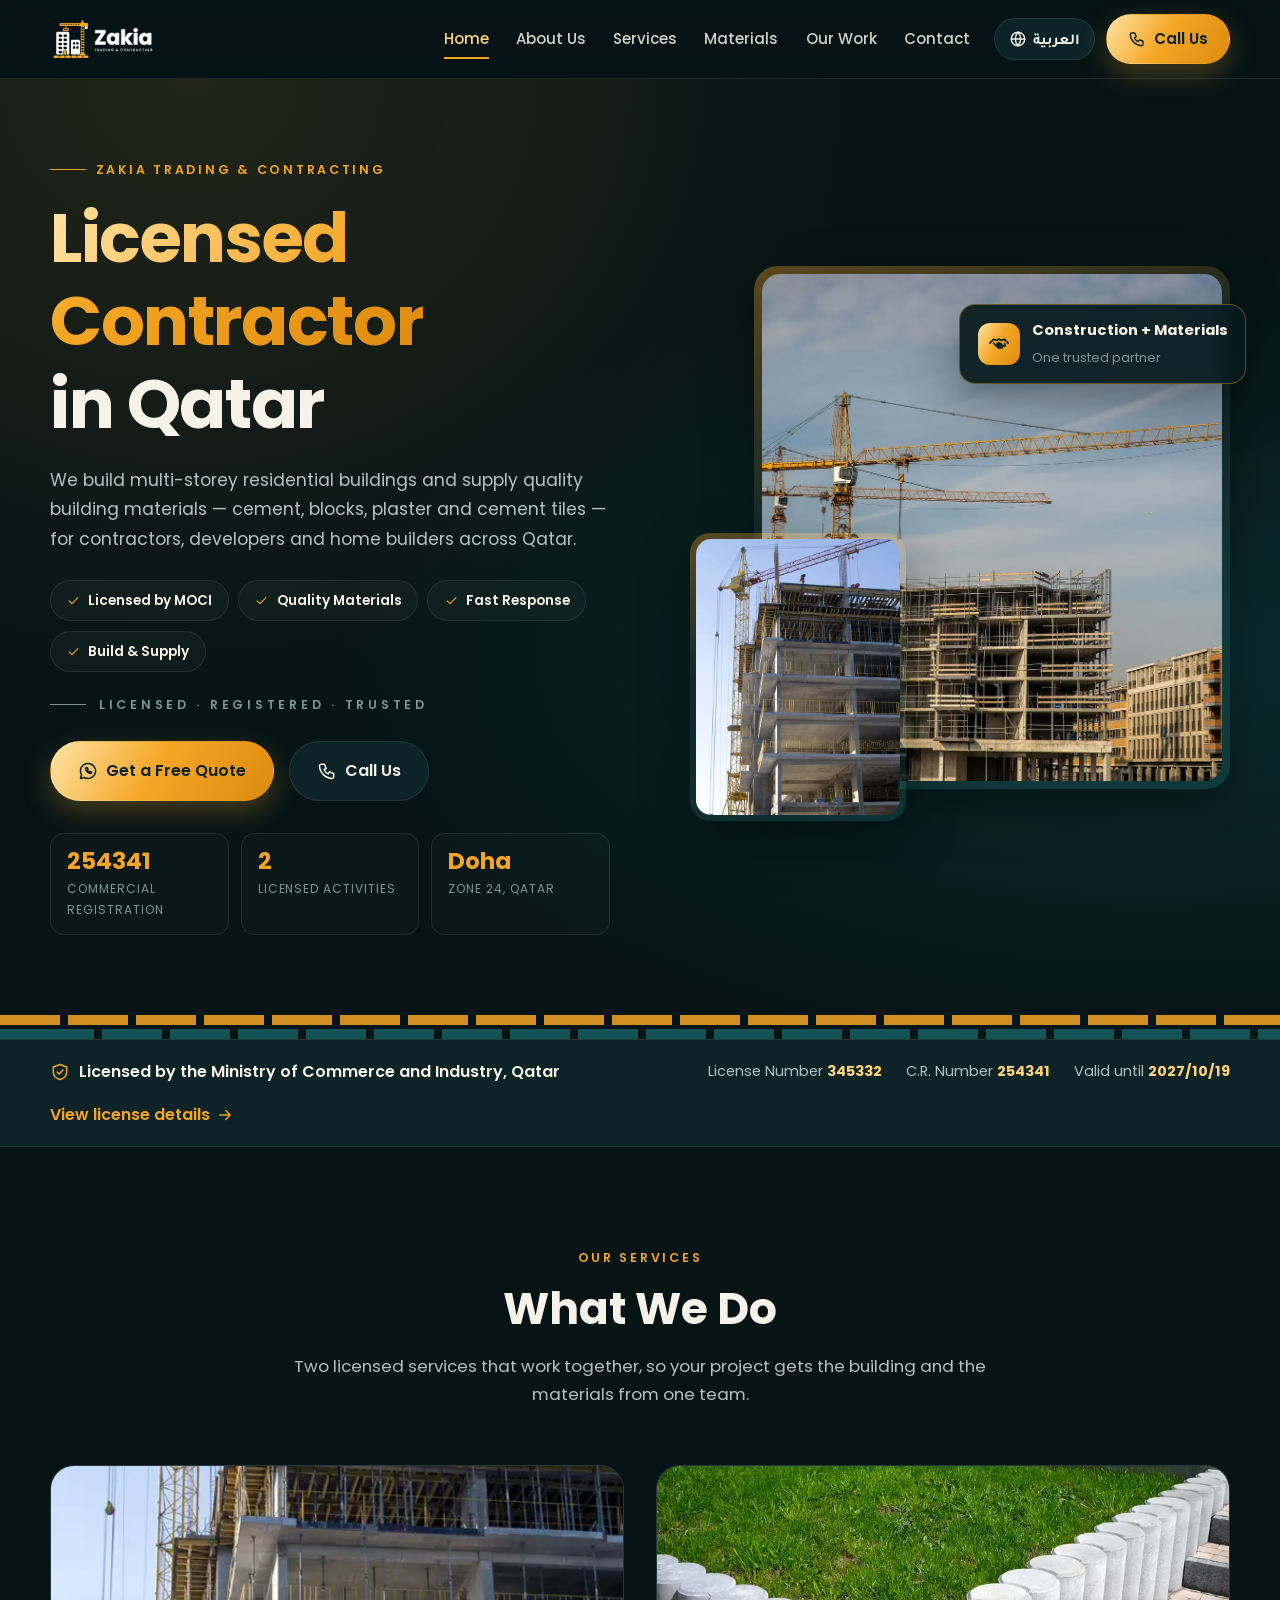
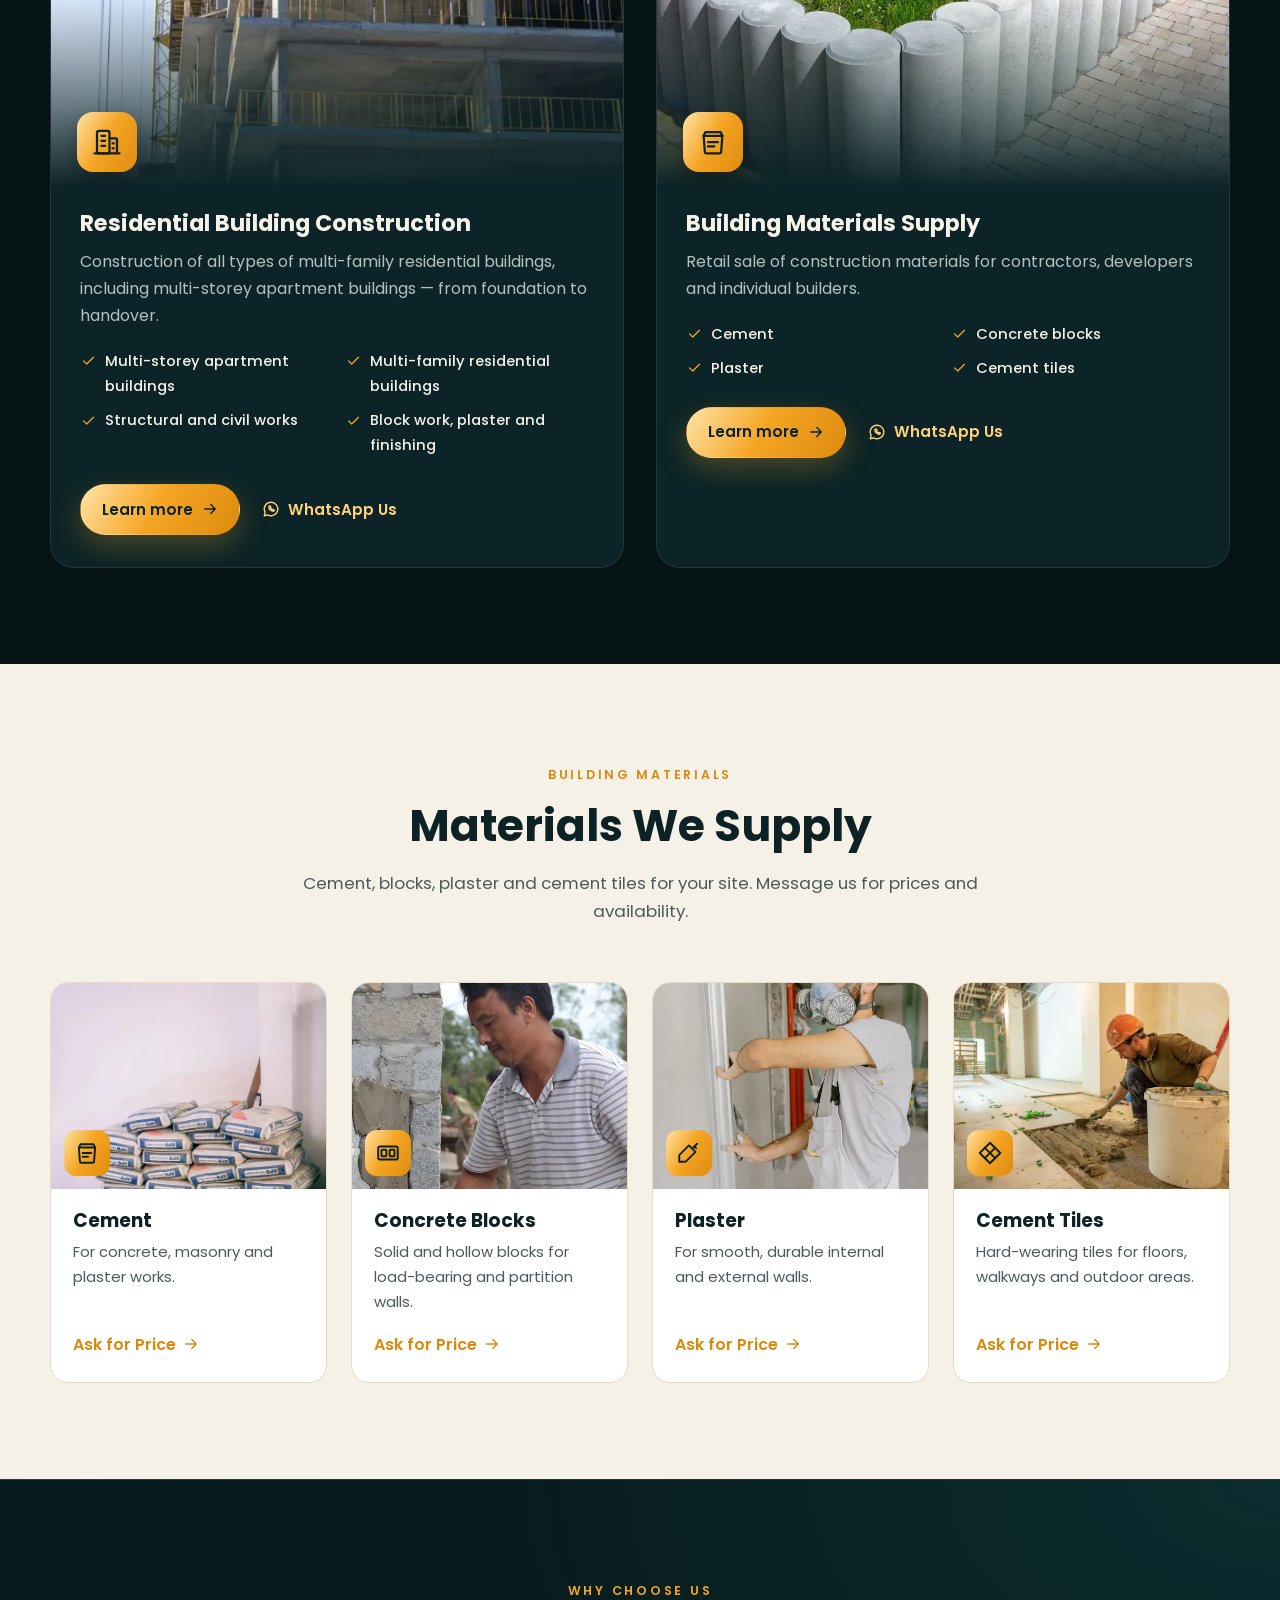
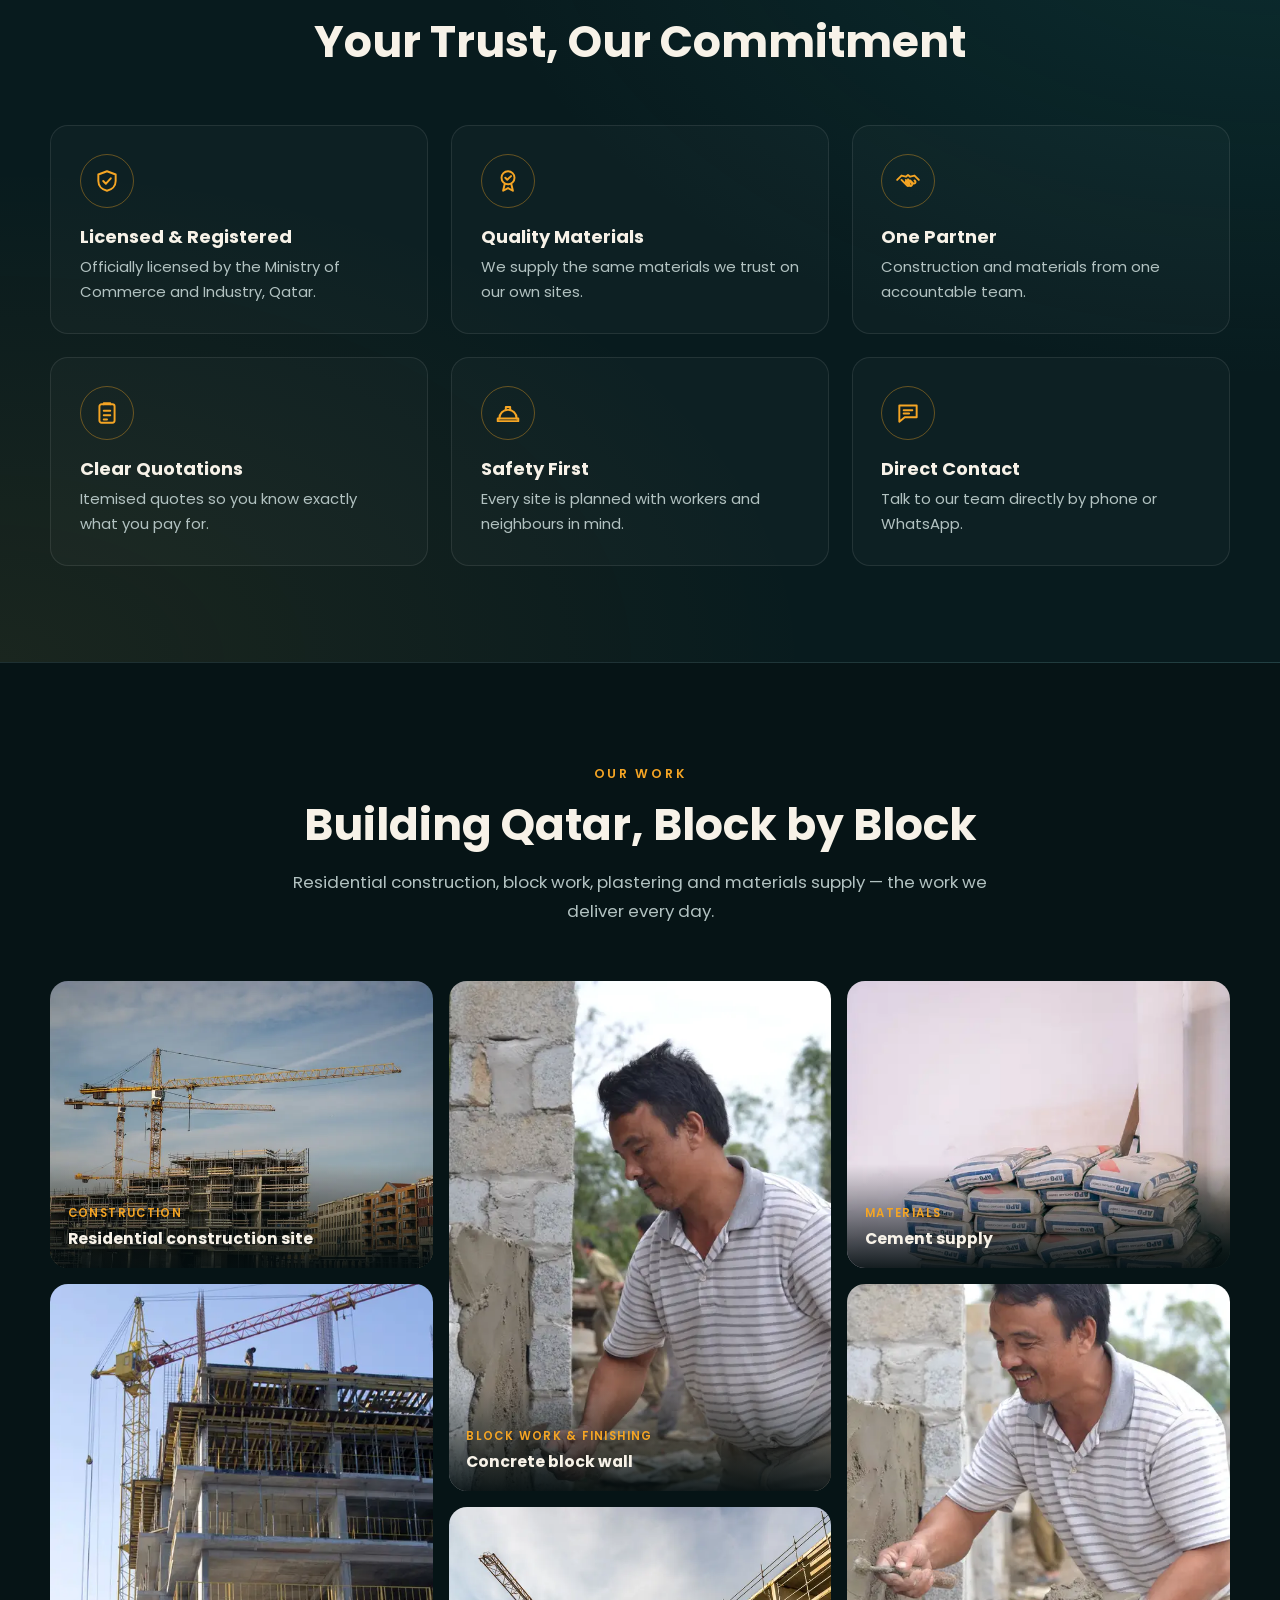
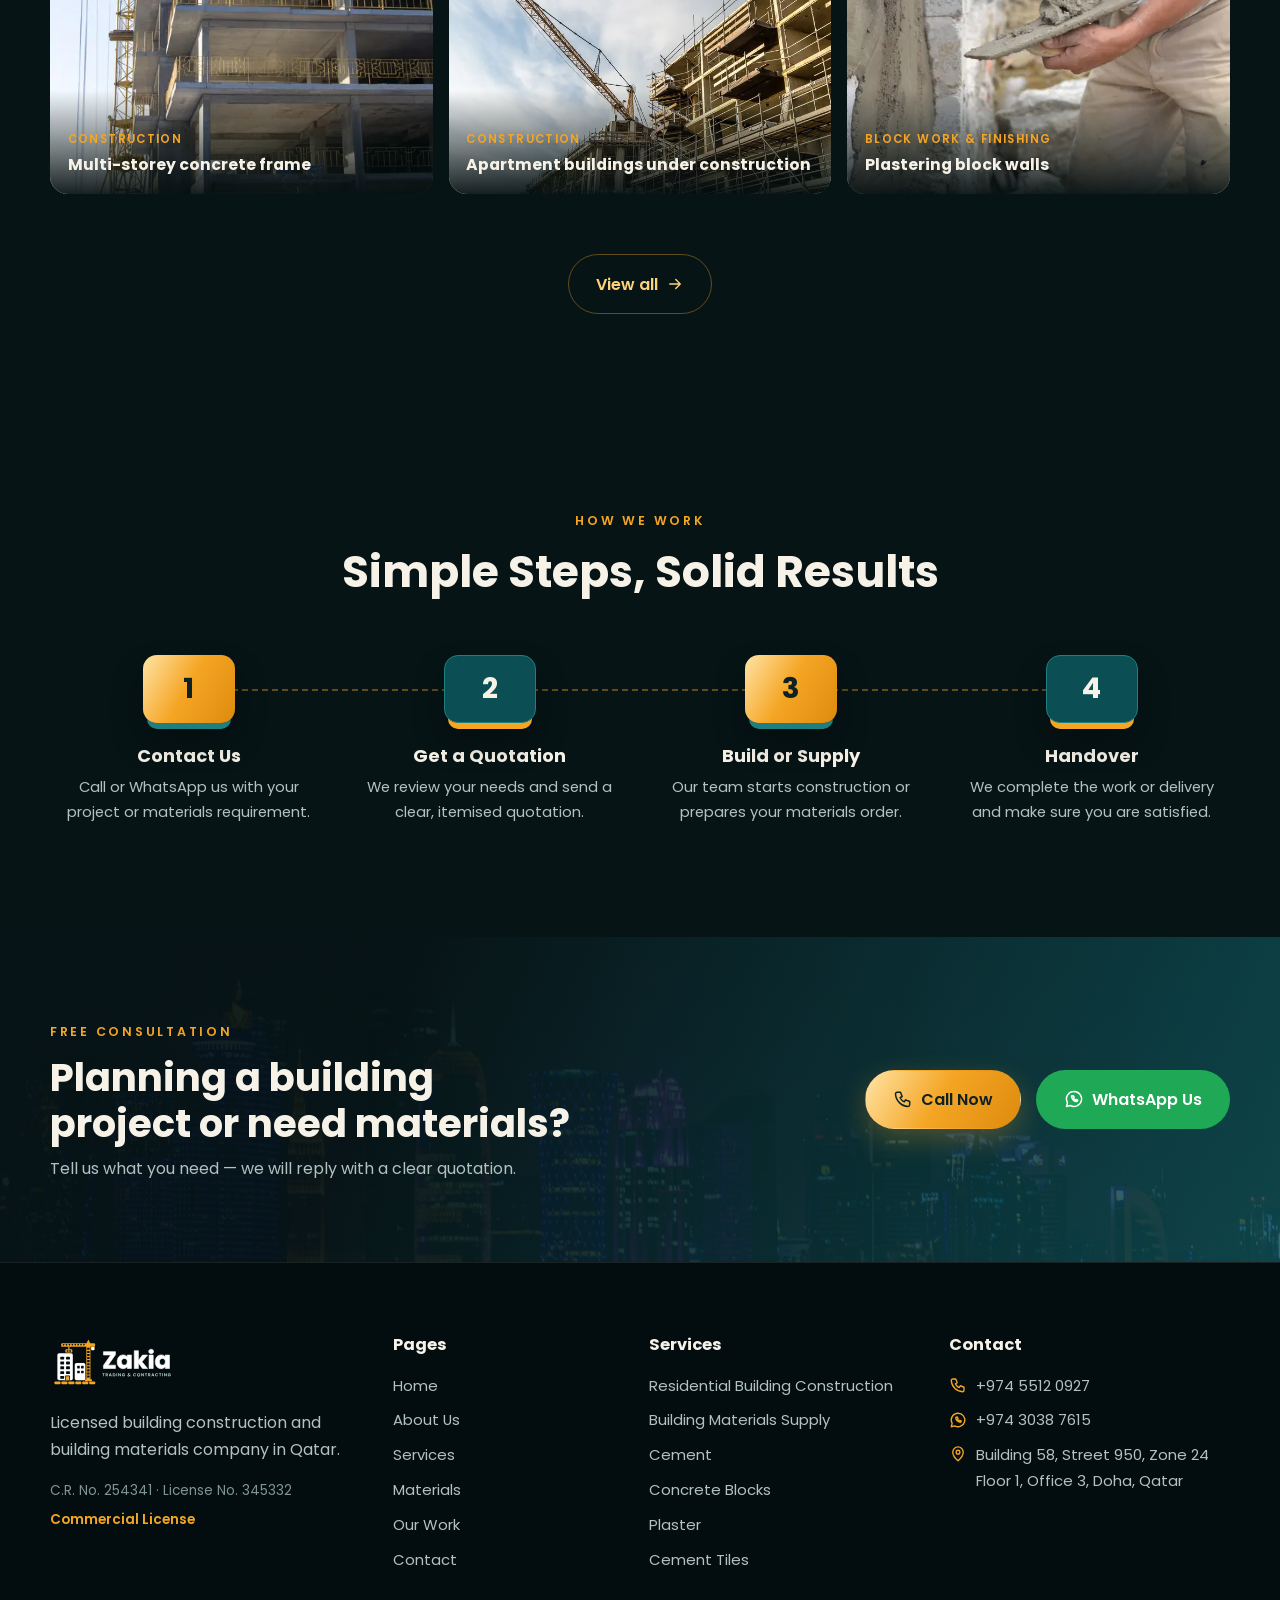
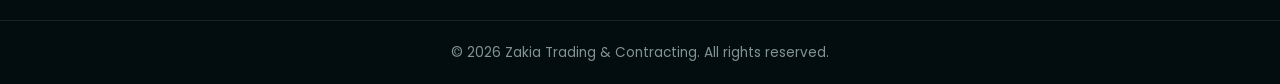
==== index.html @ 7f746972 "Mobile: show hero photos above the headline, two-column materials, delay floating WhatsApp button Co" ====
<!doctype html>
<html lang="en">
  <head>
    <meta charset="UTF-8" />
    <meta name="viewport" content="width=device-width, initial-scale=1.0, viewport-fit=cover" />
    <title>Zakia Trading &amp; Contracting | Building Construction &amp; Materials in Qatar</title>
    <meta name="description" content="Licensed Qatari company for multi-storey residential building construction and building materials — cement, blocks, plaster and cement tiles." />
    <meta name="theme-color" content="#061416" />
    <link rel="icon" type="image/png" sizes="32x32" href="./favicon-32.png" />
    <link rel="apple-touch-icon" href="./apple-touch-icon-180.png" />
    <meta property="og:type" content="website" />
    <meta property="og:title" content="Zakia Trading &amp; Contracting | Building Construction &amp; Materials in Qatar" />
    <meta property="og:description" content="Licensed Qatari company for multi-storey residential building construction and building materials — cement, blocks, plaster and cement tiles." />
    <meta property="og:image" content="./og-image.png" />
    <script type="application/ld+json">
      {
        "@context": "https://schema.org",
        "@type": "GeneralContractor",
        "name": "Zakia Trading & Contracting",
        "telephone": "+974 5512 0927",
        "address": { "@type": "PostalAddress", "streetAddress": "Building 58, Street 950, Zone 24", "addressLocality": "Doha", "addressCountry": "QA" }
      }
    </script>
    <script type="module" crossorigin src="./assets/main-DdSkjspt.js"></script>
    <link rel="stylesheet" crossorigin href="./assets/main-BesOq3yx.css">
  </head>
  <body>
    <div id="root" data-page="home"></div>
  </body>
</html>
---- assets/main-BesOq3yx.css ----
@font-face{font-family:Poppins;font-style:normal;font-display:swap;font-weight:400;src:url(./poppins-latin-ext-400-normal-CIpeJEZw.woff2) format("woff2"),url(./poppins-latin-ext-400-normal-Ce_uWq1Z.woff) format("woff");unicode-range:U+0100-02AF,U+0304,U+0308,U+0329,U+1E00-1E9F,U+1EF2-1EFF,U+2020,U+20A0-20AB,U+20AD-20C0,U+2113,U+2C60-2C7F,U+A720-A7FF}@font-face{font-family:Poppins;font-style:normal;font-display:swap;font-weight:400;src:url(./poppins-latin-400-normal-cpxAROuN.woff2) format("woff2"),url(./poppins-latin-400-normal-BOb3E3N0.woff) format("woff");unicode-range:U+0000-00FF,U+0131,U+0152-0153,U+02BB-02BC,U+02C6,U+02DA,U+02DC,U+0304,U+0308,U+0329,U+2000-206F,U+2074,U+20AC,U+2122,U+2191,U+2193,U+2212,U+2215,U+FEFF,U+FFFD}@font-face{font-family:Poppins;font-style:normal;font-display:swap;font-weight:500;src:url(./poppins-latin-ext-500-normal-H4Q0z8D2.woff2) format("woff2"),url(./poppins-latin-ext-500-normal-Bl1-S02S.woff) format("woff");unicode-range:U+0100-02AF,U+0304,U+0308,U+0329,U+1E00-1E9F,U+1EF2-1EFF,U+2020,U+20A0-20AB,U+20AD-20C0,U+2113,U+2C60-2C7F,U+A720-A7FF}@font-face{font-family:Poppins;font-style:normal;font-display:swap;font-weight:500;src:url(./poppins-latin-500-normal-C8OXljZJ.woff2) format("woff2"),url(./poppins-latin-500-normal-DGXqpDMm.woff) format("woff");unicode-range:U+0000-00FF,U+0131,U+0152-0153,U+02BB-02BC,U+02C6,U+02DA,U+02DC,U+0304,U+0308,U+0329,U+2000-206F,U+2074,U+20AC,U+2122,U+2191,U+2193,U+2212,U+2215,U+FEFF,U+FFFD}@font-face{font-family:Poppins;font-style:normal;font-display:swap;font-weight:600;src:url(./poppins-latin-ext-600-normal-Cn4C8475.woff2) format("woff2"),url(./poppins-latin-ext-600-normal-DB6FJURc.woff) format("woff");unicode-range:U+0100-02AF,U+0304,U+0308,U+0329,U+1E00-1E9F,U+1EF2-1EFF,U+2020,U+20A0-20AB,U+20AD-20C0,U+2113,U+2C60-2C7F,U+A720-A7FF}@font-face{font-family:Poppins;font-style:normal;font-display:swap;font-weight:600;src:url(./poppins-latin-600-normal-zEkxB9Mr.woff2) format("woff2"),url(./poppins-latin-600-normal-BJdTmd5m.woff) format("woff");unicode-range:U+0000-00FF,U+0131,U+0152-0153,U+02BB-02BC,U+02C6,U+02DA,U+02DC,U+0304,U+0308,U+0329,U+2000-206F,U+2074,U+20AC,U+2122,U+2191,U+2193,U+2212,U+2215,U+FEFF,U+FFFD}@font-face{font-family:Poppins;font-style:normal;font-display:swap;font-weight:700;src:url(./poppins-latin-ext-700-normal-DDaViAzG.woff2) format("woff2"),url(./poppins-latin-ext-700-normal-CE2WFKmF.woff) format("woff");unicode-range:U+0100-02AF,U+0304,U+0308,U+0329,U+1E00-1E9F,U+1EF2-1EFF,U+2020,U+20A0-20AB,U+20AD-20C0,U+2113,U+2C60-2C7F,U+A720-A7FF}@font-face{font-family:Poppins;font-style:normal;font-display:swap;font-weight:700;src:url(./poppins-latin-700-normal-Qrb0O0WB.woff2) format("woff2"),url(./poppins-latin-700-normal-BVuQR_eA.woff) format("woff");unicode-range:U+0000-00FF,U+0131,U+0152-0153,U+02BB-02BC,U+02C6,U+02DA,U+02DC,U+0304,U+0308,U+0329,U+2000-206F,U+2074,U+20AC,U+2122,U+2191,U+2193,U+2212,U+2215,U+FEFF,U+FFFD}@font-face{font-family:Tajawal;font-style:normal;font-display:swap;font-weight:400;src:url(./tajawal-arabic-400-normal-CyCXRvzh.woff2) format("woff2"),url(./tajawal-arabic-400-normal-DCQxawbB.woff) format("woff");unicode-range:U+0600-06FF,U+0750-077F,U+0870-088E,U+0890-0891,U+0897-08E1,U+08E3-08FF,U+200C-200E,U+2010-2011,U+204F,U+2E41,U+FB50-FDFF,U+FE70-FE74,U+FE76-FEFC,U+102E0-102FB,U+10E60-10E7E,U+10EC2-10EC4,U+10EFC-10EFF,U+1EE00-1EE03,U+1EE05-1EE1F,U+1EE21-1EE22,U+1EE24,U+1EE27,U+1EE29-1EE32,U+1EE34-1EE37,U+1EE39,U+1EE3B,U+1EE42,U+1EE47,U+1EE49,U+1EE4B,U+1EE4D-1EE4F,U+1EE51-1EE52,U+1EE54,U+1EE57,U+1EE59,U+1EE5B,U+1EE5D,U+1EE5F,U+1EE61-1EE62,U+1EE64,U+1EE67-1EE6A,U+1EE6C-1EE72,U+1EE74-1EE77,U+1EE79-1EE7C,U+1EE7E,U+1EE80-1EE89,U+1EE8B-1EE9B,U+1EEA1-1EEA3,U+1EEA5-1EEA9,U+1EEAB-1EEBB,U+1EEF0-1EEF1}@font-face{font-family:Tajawal;font-style:normal;font-display:swap;font-weight:400;src:url(./tajawal-latin-400-normal-BVNSOH3d.woff2) format("woff2"),url(./tajawal-latin-400-normal-BdYcZznU.woff) format("woff");unicode-range:U+0000-00FF,U+0131,U+0152-0153,U+02BB-02BC,U+02C6,U+02DA,U+02DC,U+0304,U+0308,U+0329,U+2000-206F,U+20AC,U+2122,U+2191,U+2193,U+2212,U+2215,U+FEFF,U+FFFD}@font-face{font-family:Tajawal;font-style:normal;font-display:swap;font-weight:500;src:url(./tajawal-arabic-500-normal-BZ8ojJNu.woff2) format("woff2"),url(./tajawal-arabic-500-normal-CbVEaYEW.woff) format("woff");unicode-range:U+0600-06FF,U+0750-077F,U+0870-088E,U+0890-0891,U+0897-08E1,U+08E3-08FF,U+200C-200E,U+2010-2011,U+204F,U+2E41,U+FB50-FDFF,U+FE70-FE74,U+FE76-FEFC,U+102E0-102FB,U+10E60-10E7E,U+10EC2-10EC4,U+10EFC-10EFF,U+1EE00-1EE03,U+1EE05-1EE1F,U+1EE21-1EE22,U+1EE24,U+1EE27,U+1EE29-1EE32,U+1EE34-1EE37,U+1EE39,U+1EE3B,U+1EE42,U+1EE47,U+1EE49,U+1EE4B,U+1EE4D-1EE4F,U+1EE51-1EE52,U+1EE54,U+1EE57,U+1EE59,U+1EE5B,U+1EE5D,U+1EE5F,U+1EE61-1EE62,U+1EE64,U+1EE67-1EE6A,U+1EE6C-1EE72,U+1EE74-1EE77,U+1EE79-1EE7C,U+1EE7E,U+1EE80-1EE89,U+1EE8B-1EE9B,U+1EEA1-1EEA3,U+1EEA5-1EEA9,U+1EEAB-1EEBB,U+1EEF0-1EEF1}@font-face{font-family:Tajawal;font-style:normal;font-display:swap;font-weight:500;src:url(./tajawal-latin-500-normal-CoYeBiSI.woff2) format("woff2"),url(./tajawal-latin-500-normal-DU9v6xgj.woff) format("woff");unicode-range:U+0000-00FF,U+0131,U+0152-0153,U+02BB-02BC,U+02C6,U+02DA,U+02DC,U+0304,U+0308,U+0329,U+2000-206F,U+20AC,U+2122,U+2191,U+2193,U+2212,U+2215,U+FEFF,U+FFFD}@font-face{font-family:Tajawal;font-style:normal;font-display:swap;font-weight:700;src:url(./tajawal-arabic-700-normal-D2-eand5.woff2) format("woff2"),url(./tajawal-arabic-700-normal-9L7Zusdl.woff) format("woff");unicode-range:U+0600-06FF,U+0750-077F,U+0870-088E,U+0890-0891,U+0897-08E1,U+08E3-08FF,U+200C-200E,U+2010-2011,U+204F,U+2E41,U+FB50-FDFF,U+FE70-FE74,U+FE76-FEFC,U+102E0-102FB,U+10E60-10E7E,U+10EC2-10EC4,U+10EFC-10EFF,U+1EE00-1EE03,U+1EE05-1EE1F,U+1EE21-1EE22,U+1EE24,U+1EE27,U+1EE29-1EE32,U+1EE34-1EE37,U+1EE39,U+1EE3B,U+1EE42,U+1EE47,U+1EE49,U+1EE4B,U+1EE4D-1EE4F,U+1EE51-1EE52,U+1EE54,U+1EE57,U+1EE59,U+1EE5B,U+1EE5D,U+1EE5F,U+1EE61-1EE62,U+1EE64,U+1EE67-1EE6A,U+1EE6C-1EE72,U+1EE74-1EE77,U+1EE79-1EE7C,U+1EE7E,U+1EE80-1EE89,U+1EE8B-1EE9B,U+1EEA1-1EEA3,U+1EEA5-1EEA9,U+1EEAB-1EEBB,U+1EEF0-1EEF1}@font-face{font-family:Tajawal;font-style:normal;font-display:swap;font-weight:700;src:url(./tajawal-latin-700-normal-BypgxfGb.woff2) format("woff2"),url(./tajawal-latin-700-normal-CV3bxpHe.woff) format("woff");unicode-range:U+0000-00FF,U+0131,U+0152-0153,U+02BB-02BC,U+02C6,U+02DA,U+02DC,U+0304,U+0308,U+0329,U+2000-206F,U+20AC,U+2122,U+2191,U+2193,U+2212,U+2215,U+FEFF,U+FFFD}:root{--bg: #061416;--bg-2: #081b1e;--surface: #0c2427;--surface-2: #112e32;--field: #0a1d20;--line: rgba(255, 255, 255, .09);--line-gold: rgba(245, 165, 36, .38);--gold: #f5a524;--gold-soft: #ffd27a;--gold-deep: #d98a0c;--gold-grad: linear-gradient(120deg, #ffe4a6 0%, #f5a524 48%, #dd8b0e 100%);--heading: #f7f2e8;--text: #b2c2c1;--muted: #7f9594;--teal: #0b4f55;--teal-bright: #1d7f80;--cream: #f6f1e6;--cream-line: #e6dcc6;--ink: #0d2225;--ink-text: #4b5a5b;--white: #ffffff;--wa: #1fa855;--radius: 18px;--shadow: 0 18px 50px rgba(0, 0, 0, .35);--header-h: 78px;--font: "Poppins", system-ui, -apple-system, "Segoe UI", sans-serif;color-scheme:dark}:root[lang=ar]{--font: "Poppins", "Tajawal", system-ui, sans-serif}*,*:before,*:after{box-sizing:border-box}html{scroll-behavior:smooth;scroll-padding-top:calc(var(--header-h) + 12px)}body{margin:0;font-family:var(--font);color:var(--text);background:var(--bg);line-height:1.7;-webkit-font-smoothing:antialiased;overflow-x:hidden}:root[lang=ar] body{font-size:1.06rem}body:before{content:"";position:fixed;inset:0 0 auto;height:env(safe-area-inset-top,0px);z-index:51;background:var(--bg)}h1,h2,h3,h4{color:var(--heading);line-height:1.2;margin:0;text-wrap:balance}p{margin:0 0 1rem}a{color:inherit;text-decoration:none}img{max-width:100%;height:auto;display:block}:focus-visible{outline:2px solid var(--gold);outline-offset:3px}.container{width:100%;max-width:1220px;margin-inline:auto;padding-left:max(20px,env(safe-area-inset-left,0px));padding-right:max(20px,env(safe-area-inset-right,0px))}[dir=rtl] .flip-rtl{transform:scaleX(-1)}.flip-180{transform:rotate(180deg)}[dir=rtl] .flip-180.flip-rtl{transform:none}.gold-text{background:var(--gold-grad);-webkit-background-clip:text;background-clip:text;color:transparent}.btn{display:inline-flex;align-items:center;justify-content:center;gap:.5rem;padding:.72rem 1.3rem;border-radius:999px;font-weight:600;font-size:.95rem;border:1.5px solid transparent;cursor:pointer;transition:transform .2s ease,background-color .2s ease,box-shadow .2s ease,color .2s ease,border-color .2s ease;white-space:nowrap;font-family:inherit}.btn:hover{transform:translateY(-2px)}.btn-lg{padding:.95rem 1.7rem;font-size:1rem}.btn-block{width:100%}.btn-gold{background:var(--gold-grad);color:var(--ink);box-shadow:0 10px 28px #f5a52447}.btn-gold:hover{box-shadow:0 14px 34px #f5a5246b}.btn-dark{background:var(--surface);border-color:var(--line);color:var(--heading)}.btn-dark:hover{border-color:var(--line-gold)}.btn-outline-gold{border-color:var(--line-gold);color:var(--gold-soft)}.btn-outline-gold:hover{background:var(--gold);color:var(--ink)}.btn-ghost{color:var(--gold-soft);padding-inline:.8rem}.btn-ghost:hover{color:var(--white)}.btn-wa{background:var(--wa);color:var(--white)}.eyebrow{display:inline-flex;align-items:center;gap:.6rem;font-size:.78rem;font-weight:600;letter-spacing:.22em;text-transform:uppercase;color:var(--gold)}.eyebrow-line:before{content:"";width:36px;height:1.5px;background:var(--gold)}[dir=rtl] .eyebrow,[dir=rtl] .trust-line{letter-spacing:0;font-size:.95rem}.tag{display:inline-block;font-size:.78rem;font-weight:600;color:var(--gold-soft);border:1px solid var(--line-gold);border-radius:999px;padding:.25rem .8rem;margin-bottom:1rem}.reveal{transition:opacity .7s ease,transform .7s ease}.reveal.is-pending{opacity:0;transform:translateY(26px)}@media (prefers-reduced-motion: reduce){html{scroll-behavior:auto}.reveal,.reveal.is-pending{opacity:1;transform:none;transition:none}}.site-header{position:sticky;top:env(safe-area-inset-top,0px);z-index:50;background:#061416d1;-webkit-backdrop-filter:blur(14px);backdrop-filter:blur(14px);border-bottom:1px solid var(--line);transition:background-color .25s ease}.site-header.is-scrolled{background:#061416f5}.header-inner{height:var(--header-h);display:flex;align-items:center;gap:1.5rem}.brand img{height:46px;width:auto}.main-nav{display:flex;gap:1.7rem;margin-inline-start:auto}.main-nav a:not(.btn){font-weight:500;font-size:.94rem;color:var(--heading);position:relative;padding-block:.3rem;opacity:.85}.main-nav a:not(.btn):hover,.main-nav a.is-active{opacity:1;color:var(--gold-soft)}.main-nav a:not(.btn):after{content:"";position:absolute;inset-inline-start:0;bottom:-2px;width:0;height:2px;background:var(--gold);transition:width .25s ease}.main-nav a:not(.btn):hover:after,.main-nav a.is-active:after{width:100%}.nav-call-mobile{display:none!important}.header-actions{display:flex;align-items:center;gap:.7rem}.lang-toggle{display:inline-flex;align-items:center;gap:.35rem;background:var(--surface);border:1px solid var(--line);color:var(--heading);border-radius:999px;padding:.5rem .9rem;font-family:Poppins,Tajawal,sans-serif;font-weight:700;font-size:.95rem;cursor:pointer}.lang-toggle:hover{border-color:var(--line-gold)}.menu-toggle{display:none;background:none;border:0;color:var(--heading);cursor:pointer;padding:.4rem}.hero{position:relative;padding:4.5rem 0 6.5rem;background:radial-gradient(ellipse at 15% 0%,rgba(245,165,36,.12),transparent 45%),radial-gradient(ellipse at 90% 60%,rgba(29,127,128,.22),transparent 50%),var(--bg);overflow:hidden}.hero-grid{display:grid;grid-template-columns:1.08fr 1fr;gap:3.5rem;align-items:center}.hero h1{font-size:clamp(2.5rem,5.4vw,4.3rem);font-weight:700;margin:1.1rem 0 1.3rem;letter-spacing:-.02em}[dir=rtl] .hero h1{letter-spacing:0;line-height:1.3}.hero-accent{display:block}.hero-text{font-size:1.08rem;max-width:58ch}.chip-row{list-style:none;padding:0;margin:1.6rem 0 1.4rem;display:flex;flex-wrap:wrap;gap:.6rem}.chip-row li{display:inline-flex;align-items:center;gap:.45rem;font-size:.86rem;font-weight:600;color:var(--heading);padding:.5rem .95rem;border-radius:999px;background:#ffffff08;border:1px solid var(--line)}.chip-row svg{color:var(--gold)}.trust-line{display:flex;align-items:center;gap:.8rem;font-size:.78rem;font-weight:600;letter-spacing:.3em;text-transform:uppercase;color:var(--muted)}.trust-line:before{content:"";width:36px;height:1px;background:var(--muted)}.hero-ctas{display:flex;flex-wrap:wrap;gap:.9rem;margin:1.6rem 0 2rem}.hero-facts{display:grid;grid-template-columns:repeat(3,minmax(0,1fr));gap:.75rem;margin:0;max-width:560px}.hero-facts div{border:1px solid var(--line);background:#ffffff05;border-radius:14px;padding:.9rem 1rem}.hero-facts dt{font-size:1.45rem;font-weight:700;color:var(--gold);line-height:1.2;font-variant-numeric:tabular-nums}.hero-facts dd{margin:.2rem 0 0;font-size:.75rem;color:var(--muted);text-transform:uppercase;letter-spacing:.08em}[dir=rtl] .hero-facts dd{letter-spacing:0;font-size:.85rem}.hero-visual{position:relative;padding-bottom:2rem}.photo-frame{border-radius:24px;padding:8px;background:linear-gradient(160deg,#f5a52459,#ffffff0a 40%,#1d7f8040);box-shadow:var(--shadow)}.photo-frame img{width:100%;height:100%;object-fit:cover;border-radius:18px}.hero-visual>.photo-frame:first-child{aspect-ratio:4 / 4.4;max-width:100%;margin-inline-start:12%}.photo-frame-sm{position:absolute;width:40%;aspect-ratio:3 / 4;bottom:0;inset-inline-start:0;border-radius:20px;padding:6px}.photo-frame-sm img{border-radius:15px}.float-badge{position:absolute;top:7%;inset-inline-end:-3%;display:flex;align-items:center;gap:.75rem;background:#081b1eeb;-webkit-backdrop-filter:blur(8px);backdrop-filter:blur(8px);border:1px solid var(--line-gold);padding:.8rem 1.1rem;border-radius:16px;box-shadow:var(--shadow);animation:float 5s ease-in-out infinite}.float-badge strong{display:block;color:var(--heading);font-size:.92rem}.float-badge span:not(.badge-icon){font-size:.8rem;color:var(--muted)}.badge-icon{display:grid;place-items:center;width:42px;height:42px;border-radius:12px;background:var(--gold-grad);color:var(--ink);flex-shrink:0}@keyframes float{50%{transform:translateY(-10px)}}@media (prefers-reduced-motion: reduce){.float-badge{animation:none}}.brick-strip{position:absolute;inset-inline:0;bottom:14px;height:10px;background:repeating-linear-gradient(90deg,var(--gold) 0 60px,transparent 60px 68px);opacity:.85}.brick-strip:after{content:"";position:absolute;inset-inline:0;top:14px;height:10px;background:repeating-linear-gradient(90deg,var(--teal-bright) 0 60px,transparent 60px 68px);background-position:34px 0;opacity:.7}.page-hero{position:relative;background-size:cover;background-position:center;padding:6.5rem 0 7rem;isolation:isolate}.page-hero:before{content:"";position:absolute;top:0;right:0;bottom:0;left:0;z-index:-1;background:linear-gradient(90deg,#061416f5,#061416c7 55%,#0614168c),radial-gradient(ellipse at 10% 100%,rgba(245,165,36,.18),transparent 50%)}[dir=rtl] .page-hero:before{background:linear-gradient(270deg,#061416f5,#061416c7 55%,#0614168c),radial-gradient(ellipse at 90% 100%,rgba(245,165,36,.18),transparent 50%)}.page-hero-inner{max-width:1220px}.page-hero h1{font-size:clamp(2.2rem,4.6vw,3.5rem);margin:1rem 0 .8rem;max-width:18ch}.page-hero p{font-size:1.1rem;max-width:55ch;color:#d2dcdb;margin:0}.breadcrumb{display:flex;align-items:center;gap:.5rem;font-size:.88rem;color:var(--muted)}.breadcrumb a:hover{color:var(--gold-soft)}.breadcrumb [aria-current]{color:var(--gold);font-weight:600}.section{padding-block:6rem}.section-dark{background:radial-gradient(ellipse at 100% 0%,rgba(29,127,128,.18),transparent 45%),radial-gradient(ellipse at 0% 100%,rgba(245,165,36,.08),transparent 45%),var(--bg-2);border-block:1px solid var(--line)}.section-cream{background:var(--cream);color:var(--ink-text)}.section-cream h2,.section-cream h3{color:var(--ink)}.section-cream .eyebrow{color:var(--gold-deep)}.section-heading{max-width:700px;margin:0 auto 3.5rem;text-align:center}.section-heading.align-start{margin-inline:0;text-align:start}.section-heading h2{font-size:clamp(1.9rem,3.6vw,2.75rem);margin:.8rem 0 1rem}.section-heading p{font-size:1.05rem;margin:0}.center-action{display:flex;justify-content:center;margin-top:2.75rem}.check-list{list-style:none;padding:0;margin:1.2rem 0 1.6rem;display:grid;grid-template-columns:repeat(2,minmax(0,1fr));gap:.6rem 1rem}.check-list li{display:flex;align-items:flex-start;gap:.5rem;color:var(--heading);font-weight:500;font-size:.92rem}.section-cream .check-list li{color:var(--ink)}.check-list svg{color:var(--gold);flex-shrink:0;margin-top:.2rem}.card-actions{display:flex;flex-wrap:wrap;gap:.5rem;align-items:center}.link-arrow{display:inline-flex;align-items:center;gap:.35rem;font-weight:600;color:var(--gold);font-style:normal}.section-cream .link-arrow{color:var(--gold-deep)}.link-arrow:hover{gap:.6rem}.service-grid{display:grid;grid-template-columns:repeat(2,minmax(0,1fr));gap:2rem}.service-card{background:var(--surface);border:1px solid var(--line);border-radius:24px;overflow:hidden;transition:transform .3s ease,border-color .3s ease,box-shadow .3s ease}.service-card:hover{transform:translateY(-6px);border-color:var(--line-gold);box-shadow:var(--shadow)}.service-photo{position:relative;aspect-ratio:16 / 9;max-width:100%}.service-photo img{width:100%;height:100%;object-fit:cover;transition:transform .6s ease}.service-card:hover .service-photo img{transform:scale(1.05)}.service-photo{overflow:hidden}.service-photo:after{content:"";position:absolute;top:40%;right:0;bottom:0;left:0;background:linear-gradient(transparent,var(--surface))}.service-icon{position:absolute;z-index:1;bottom:1rem;inset-inline-start:1.6rem;display:grid;place-items:center;width:60px;height:60px;border-radius:16px;background:var(--gold-grad);color:var(--ink);box-shadow:0 10px 24px #00000059}.service-body{padding:1.4rem 1.8rem 2rem}.service-body h3{font-size:1.4rem;margin-bottom:.7rem}.feature-rows{display:grid;gap:5rem}.feature-row{display:grid;grid-template-columns:1fr 1fr;gap:3.5rem;align-items:center}.feature-row.is-flipped .feature-media{order:2}.feature-media{aspect-ratio:4 / 3.2;max-width:100%}.feature-copy h2{font-size:clamp(1.7rem,3vw,2.3rem);margin-bottom:1rem}.lead{color:var(--heading);font-size:1.08rem}.material-grid{display:grid;grid-template-columns:repeat(4,minmax(0,1fr));gap:1.5rem}.material-grid.is-detailed{grid-template-columns:repeat(2,minmax(0,1fr));gap:2rem}.material-card{background:var(--surface);border:1px solid var(--line);border-radius:var(--radius);overflow:hidden;display:flex;flex-direction:column;transition:transform .3s ease,box-shadow .3s ease,border-color .3s ease}.section-cream .material-card{background:var(--white);border-color:var(--cream-line)}.material-card:hover{transform:translateY(-6px);box-shadow:0 18px 40px #0d22252e;border-color:var(--line-gold)}.material-photo{position:relative;aspect-ratio:4 / 3;max-width:100%;overflow:hidden}.is-detailed .material-photo{aspect-ratio:16 / 9}.material-photo img{width:100%;height:100%;object-fit:cover;transition:transform .6s ease}.material-card:hover .material-photo img{transform:scale(1.06)}.material-icon{position:absolute;bottom:.8rem;inset-inline-start:.8rem;display:grid;place-items:center;width:46px;height:46px;border-radius:12px;background:var(--gold-grad);color:var(--ink)}.material-body{padding:1.3rem 1.4rem 1.5rem;display:flex;flex-direction:column;flex:1}.material-body h3{font-size:1.18rem;margin-bottom:.4rem}.material-body>p{font-size:.93rem;flex:1}.is-detailed .material-body h3{font-size:1.45rem}.is-detailed .material-body>p{flex:0}.why-grid{display:grid;grid-template-columns:repeat(3,minmax(0,1fr));gap:1.4rem}.why-card{background:#ffffff06;border:1px solid var(--line);border-radius:var(--radius);padding:1.8rem;transition:border-color .3s ease,background-color .3s ease}.why-card:hover{border-color:var(--line-gold);background:#f5a5240a}.why-icon{display:grid;place-items:center;width:54px;height:54px;border-radius:50%;border:1px solid var(--line-gold);color:var(--gold);margin-bottom:1.1rem}.why-card h3{font-size:1.12rem;margin-bottom:.4rem}.why-card p{font-size:.93rem;margin:0}.filter-row{display:flex;flex-wrap:wrap;justify-content:center;gap:.6rem;margin-bottom:2.25rem}.filter-row button{font:inherit;font-size:.9rem;font-weight:600;padding:.55rem 1.2rem;border-radius:999px;border:1px solid var(--line);background:var(--surface);color:var(--heading);cursor:pointer}.filter-row button.is-active{background:var(--gold-grad);color:var(--ink);border-color:transparent}.work-grid{columns:3;column-gap:1rem}.work-item{break-inside:avoid;margin-bottom:1rem;aspect-ratio:4 / 3;max-width:100%}.work-item.is-tall{aspect-ratio:3 / 4}.work-item button{position:relative;display:block;width:100%;height:100%;padding:0;border:0;border-radius:var(--radius);overflow:hidden;cursor:zoom-in;background:var(--surface);text-align:start;font:inherit}.work-item img{width:100%;height:100%;object-fit:cover;transition:transform .6s ease}.work-item button:hover img{transform:scale(1.06)}.work-caption{position:absolute;inset:auto 0 0;padding:2.5rem 1.1rem 1rem;background:linear-gradient(transparent,#040e10eb);display:grid;gap:.15rem}.work-caption strong{color:var(--heading);font-size:.98rem}.work-cat{font-size:.72rem;font-weight:600;letter-spacing:.12em;text-transform:uppercase;color:var(--gold)}[dir=rtl] .work-cat{letter-spacing:0;font-size:.82rem}.lightbox{position:fixed;top:0;right:0;bottom:0;left:0;z-index:100;background:#020809f0;display:grid;place-items:center;padding:max(16px,env(safe-area-inset-top,0px)) max(16px,env(safe-area-inset-right,0px)) max(16px,env(safe-area-inset-bottom,0px)) max(16px,env(safe-area-inset-left,0px))}.lightbox figure{margin:0;max-width:min(1200px,100%)}.lightbox img{max-height:80vh;width:auto;margin-inline:auto;border-radius:14px}.lightbox figcaption{text-align:center;color:var(--heading);margin-top:.9rem;font-weight:600}.lb-btn{position:absolute;display:grid;place-items:center;width:48px;height:48px;border-radius:50%;border:1px solid var(--line);background:#0c2427e6;color:var(--heading);cursor:pointer}.lb-btn:hover{border-color:var(--gold);color:var(--gold)}.lb-close{top:calc(16px + env(safe-area-inset-top,0px));inset-inline-end:16px}.lb-prev,.lb-next{top:50%;translate:0 -50%}.lb-prev{inset-inline-start:16px}.lb-next{inset-inline-end:16px}.about-grid{display:grid;grid-template-columns:1fr 1.05fr;gap:4rem;align-items:center}.about-media{position:relative;padding-bottom:3rem}.about-main{aspect-ratio:4 / 4.6;max-width:100%;width:82%}.about-sub{position:absolute;width:52%;aspect-ratio:4 / 3;bottom:0;inset-inline-end:0}.about-copy h2{font-size:clamp(1.9rem,3.6vw,2.6rem);margin:.8rem 0 1.2rem}.fact-grid{display:grid;grid-template-columns:repeat(2,minmax(0,1fr));gap:.9rem;margin:1.8rem 0}.fact-grid div{border-inline-start:3px solid var(--gold);background:var(--surface);padding:.85rem 1.1rem;border-radius:10px}.fact-grid dt{font-size:.8rem;color:var(--muted)}.fact-grid dd{margin:.15rem 0 0;font-weight:700;color:var(--heading);font-size:1.05rem;font-variant-numeric:tabular-nums}.mission{margin:0;padding:1.3rem 1.5rem;border-radius:var(--radius);border:1px solid var(--line-gold);background:#f5a5240d}.mission strong{color:var(--gold);display:block;margin-bottom:.3rem}.mission p{margin:0;color:var(--heading)}.license-doc{max-width:920px;margin-inline:auto;background:var(--cream);color:var(--ink-text);border-radius:22px;padding:2.25rem;box-shadow:var(--shadow);border-top:6px solid var(--gold)}.license-head{display:flex;align-items:center;gap:1rem;flex-wrap:wrap;padding-bottom:1.25rem;border-bottom:1px solid var(--cream-line)}.license-head strong{display:block;color:var(--ink);font-size:1.05rem}.license-head span{font-size:.88rem}.license-seal{display:grid;place-items:center;width:56px;height:56px;border-radius:50%;background:var(--teal);color:var(--gold-soft);flex-shrink:0}.license-valid{margin-inline-start:auto;display:inline-flex;align-items:center;gap:.4rem;padding:.4rem .9rem;border-radius:999px;background:#1fa8551f;color:#157a3e;font-weight:600}.license-title{color:var(--ink);text-align:center;font-size:1.4rem;margin:1.5rem 0 1.25rem}.license-fields,.license-address{margin:0;display:grid;gap:.6rem 1.5rem}.license-fields{grid-template-columns:repeat(2,minmax(0,1fr))}.license-fields div{display:flex;justify-content:space-between;gap:1rem;padding:.65rem .9rem;background:var(--white);border-radius:10px;border:1px solid var(--cream-line)}.license-fields div:first-child{grid-column:1 / -1}.license-fields dt{font-size:.88rem}.license-fields dd{margin:0;font-weight:700;color:var(--ink);text-align:end;font-variant-numeric:tabular-nums}.license-sub{color:var(--ink);font-size:1.05rem;margin:1.75rem 0 .8rem}.license-activities{list-style:none;padding:0;margin:0;display:grid;gap:.6rem}.license-activities li{display:flex;align-items:flex-start;gap:.9rem;padding:.8rem .9rem;background:var(--white);border-radius:10px;border:1px solid var(--cream-line);color:var(--ink)}.activity-code{flex-shrink:0;font-weight:700;font-variant-numeric:tabular-nums;background:var(--teal);color:var(--gold-soft);border-radius:8px;padding:.15rem .6rem}.license-address{grid-template-columns:repeat(5,minmax(0,1fr));gap:.6rem}.license-address div{text-align:center;background:var(--teal);border-radius:10px;padding:.6rem .4rem}.license-address dt{font-size:.75rem;color:var(--gold-soft)}.license-address dd{margin:.1rem 0 0;font-size:1.35rem;font-weight:700;color:var(--white)}.license-note{margin:1.5rem 0 0;font-size:.85rem;text-align:center}.license-strip{background:var(--surface);border-block:1px solid var(--line);padding-block:1.1rem}.license-strip-inner{display:flex;align-items:center;gap:1rem 2rem;flex-wrap:wrap;justify-content:space-between}.license-strip-text{display:inline-flex;align-items:center;gap:.55rem;color:var(--heading);font-weight:600}.license-strip-text svg{color:var(--gold)}.license-strip-meta{display:flex;flex-wrap:wrap;gap:.4rem 1.5rem;font-size:.9rem}.license-strip-meta b{color:var(--gold-soft);font-variant-numeric:tabular-nums}.footer-legal .link-arrow{margin-top:.4rem}.cta-band{position:relative;background-size:cover;background-position:center;padding-block:5rem;isolation:isolate}.cta-band:before{content:"";position:absolute;top:0;right:0;bottom:0;left:0;z-index:-1;background:linear-gradient(110deg,#061416f2 30%,#0b4f55d1)}.cta-inner{display:flex;align-items:center;justify-content:space-between;gap:2rem;flex-wrap:wrap}.cta-band h2{font-size:clamp(1.7rem,3.2vw,2.4rem);margin:.7rem 0 .5rem;max-width:24ch}.cta-band p{margin:0}.cta-actions{display:flex;gap:.9rem;flex-wrap:wrap}.steps{list-style:none;padding:0;margin:0;display:grid;grid-template-columns:repeat(4,minmax(0,1fr));gap:1.5rem;position:relative}.steps:before{content:"";position:absolute;top:34px;inset-inline:12%;border-top:2px dashed var(--line-gold)}.step{text-align:center;position:relative;padding:0 .5rem}.step-block{display:grid;place-items:center;width:92px;height:68px;margin:0 auto 1.4rem;border-radius:14px;background:var(--gold-grad);color:var(--ink);font-size:1.8rem;font-weight:700;box-shadow:0 10px 0 -4px var(--teal-bright),0 18px 30px #00000059;position:relative}.step:nth-child(2n) .step-block{background:var(--teal);color:var(--heading);border:1px solid var(--teal-bright);box-shadow:0 10px 0 -4px var(--gold),0 18px 30px #00000059}.step h3{font-size:1.12rem;margin-bottom:.5rem}.step p{font-size:.92rem}.faq-wrap{max-width:880px}.faq-list{display:grid;gap:.9rem}.faq-item{background:var(--white);border-radius:14px;border:1px solid var(--cream-line);transition:box-shadow .25s ease,border-color .25s ease}.faq-item.is-open{box-shadow:0 14px 34px #0d22251f;border-color:var(--gold)}.faq-item button{width:100%;display:flex;align-items:center;justify-content:space-between;gap:1rem;padding:1.15rem 1.4rem;background:none;border:0;cursor:pointer;font-family:inherit;font-size:1.02rem;font-weight:600;color:var(--ink);text-align:start}.faq-plus{flex-shrink:0;color:var(--ink);background:var(--cream);border-radius:50%;padding:3px;transition:transform .25s ease,background-color .25s ease}.faq-item.is-open .faq-plus{transform:rotate(45deg);background:var(--gold)}.faq-answer{padding:0 1.4rem 1.15rem;color:var(--ink-text)}.faq-answer p{margin:0}.contact-grid{display:grid;grid-template-columns:.85fr 1.15fr;gap:2.5rem;align-items:start}.contact-cards{display:grid;gap:1rem}.contact-card{display:flex;gap:1rem;align-items:flex-start;padding:1.35rem;border-radius:var(--radius);border:1px solid var(--line);background:var(--surface);transition:transform .25s ease,border-color .25s ease}.contact-card:hover{transform:translateY(-3px);border-color:var(--line-gold)}.contact-card span:not(.contact-icon){display:block;font-size:.85rem;color:var(--muted)}.contact-card strong{display:block;color:var(--heading);font-size:1.08rem}.contact-card small{display:block;font-size:.92rem;margin-bottom:.4rem}[dir=rtl] .contact-card strong[dir=ltr]{text-align:end}.contact-icon{display:grid;place-items:center;width:50px;height:50px;border-radius:14px;background:var(--gold-grad);color:var(--ink);flex-shrink:0}.contact-icon.wa{background:var(--wa);color:var(--white)}.contact-form{background:var(--surface);border:1px solid var(--line);border-top:3px solid var(--gold);border-radius:22px;padding:2.25rem;box-shadow:var(--shadow);display:grid;gap:1.15rem}.form-row{display:grid;grid-template-columns:repeat(2,minmax(0,1fr));gap:1rem}.contact-form label>span,.contact-form legend{display:block;font-size:.88rem;font-weight:600;color:var(--heading);margin-bottom:.4rem}.contact-form input:not([type=radio]),.contact-form textarea{width:100%;font:inherit;color:var(--heading);padding:.8rem 1rem;border:1px solid var(--line);border-radius:12px;background:var(--field);transition:border-color .2s ease}[dir=rtl] .contact-form input[dir=ltr]{text-align:right}.contact-form input:focus,.contact-form textarea:focus{outline:none;border-color:var(--gold)}.contact-form textarea{resize:vertical}.service-choice{border:0;padding:0;margin:0;display:flex;flex-wrap:wrap;gap:.5rem}.service-choice legend{width:100%}.service-choice label{display:inline-flex;align-items:center;padding:.55rem 1rem;border-radius:999px;border:1px solid var(--line);font-size:.9rem;font-weight:500;color:var(--heading);cursor:pointer;transition:all .2s ease}.service-choice label.is-active{background:var(--gold-grad);border-color:transparent;color:var(--ink)}.service-choice input{position:absolute;opacity:0;pointer-events:none}.service-choice label:has(input:focus-visible){outline:2px solid var(--gold);outline-offset:2px}.form-note{font-size:.82rem;color:var(--muted);text-align:center;margin:0}.site-footer{background:#030c0e;border-top:1px solid var(--line);padding-top:4.5rem}.footer-grid{display:grid;grid-template-columns:1.4fr 1fr 1.2fr 1.3fr;gap:2.5rem;padding-bottom:3rem}.footer-brand img{height:54px;width:auto;margin-bottom:1.2rem}.footer-legal{font-size:.85rem;color:var(--muted)}.site-footer h4{color:var(--heading);font-size:1.02rem;margin-bottom:1.1rem}.site-footer ul{list-style:none;padding:0;margin:0;display:grid;gap:.6rem;font-size:.93rem}.site-footer a:hover{color:var(--gold)}.footer-contact li{display:flex;gap:.6rem;align-items:flex-start}.footer-contact svg{color:var(--gold);flex-shrink:0;margin-top:.2rem}.footer-bottom{border-top:1px solid var(--line);padding-block:1.25rem;font-size:.85rem;text-align:center;color:var(--muted)}.floating-wa{position:fixed;bottom:calc(22px + env(safe-area-inset-bottom,0px));inset-inline-end:calc(22px + env(safe-area-inset-right,0px));z-index:60;display:flex;align-items:center;gap:.5rem;background:var(--wa);color:var(--white);border-radius:999px;padding:.85rem;box-shadow:0 12px 30px #1fa85566;transition:transform .2s ease,opacity .3s ease,visibility .3s}.floating-wa:not(.is-visible){opacity:0;visibility:hidden;transform:translateY(12px)}.floating-wa:hover{transform:scale(1.06)}.floating-label{max-width:0;overflow:hidden;white-space:nowrap;font-weight:600;font-size:.92rem;transition:max-width .3s ease,margin .3s ease}.floating-wa:hover .floating-label{max-width:200px;margin-inline-end:.4rem}@media (max-width: 1100px){.header-call span{display:none}.header-call{padding:.72rem}.main-nav{gap:1.2rem}.material-grid,.footer-grid{grid-template-columns:repeat(2,minmax(0,1fr))}}@media (max-width: 920px){:root{--header-h: 68px}.brand img{height:40px}.menu-toggle{display:inline-flex}.header-call{display:none}.main-nav{position:fixed;top:calc(var(--header-h) + env(safe-area-inset-top,0px));inset-inline:0;flex-direction:column;gap:0;background:var(--bg-2);border-bottom:1px solid var(--line);padding:.5rem max(20px,env(safe-area-inset-right,0px)) 1.5rem max(20px,env(safe-area-inset-left,0px));box-shadow:0 20px 30px #0006;transform:translateY(-130%);visibility:hidden;transition:transform .3s ease,visibility .3s}.main-nav.is-open{transform:none;visibility:visible}.main-nav a:not(.btn){padding:.85rem 0;border-bottom:1px solid var(--line)}.main-nav a:not(.btn):after{display:none}.nav-call-mobile{display:inline-flex!important;margin-top:1rem}.header-actions{margin-inline-start:auto}.hero{padding-top:1.5rem}.hero-grid{gap:2rem}.hero-visual{order:-1;padding-bottom:1.25rem}.hero-visual>.photo-frame:first-child{aspect-ratio:16 / 11;width:86%;margin-inline-start:0}.photo-frame-sm{width:34%;inset-inline-start:auto;inset-inline-end:0}.float-badge{top:auto;bottom:8%;inset-inline-start:4%;inset-inline-end:auto}.hero-grid,.about-grid,.contact-grid,.service-grid,.feature-row,.material-grid.is-detailed{grid-template-columns:minmax(0,1fr)}.feature-row.is-flipped .feature-media{order:0}.feature-rows{gap:3.5rem}.hero-visual{max-width:560px;width:100%;margin-inline:auto}.why-grid{grid-template-columns:repeat(2,minmax(0,1fr))}.work-grid{columns:2}.steps{grid-template-columns:repeat(2,minmax(0,1fr));row-gap:2.5rem}.steps:before{display:none}.section{padding-block:4.5rem}.page-hero{padding:4.5rem 0 5.5rem}}@media (max-width: 560px){.container{padding-left:max(16px,env(safe-area-inset-left,0px));padding-right:max(16px,env(safe-area-inset-right,0px))}.license-doc{padding:1.4rem}.license-fields{grid-template-columns:minmax(0,1fr)}.license-address{grid-template-columns:repeat(3,minmax(0,1fr))}.license-valid{margin-inline-start:0}.hero h1{margin-top:.8rem}.float-badge{display:none}.trust-line{letter-spacing:.14em;font-size:.68rem;gap:.6rem}.trust-line:before{width:22px}.material-grid{gap:.75rem}.material-body{padding:.9rem .9rem 1rem}.material-body h3{font-size:1rem}.material-body>p{font-size:.82rem}.material-icon{width:36px;height:36px;bottom:.5rem;inset-inline-start:.5rem}.material-card .link-arrow{font-size:.85rem}.check-list,.form-row,.fact-grid,.material-grid.is-detailed,.why-grid,.steps,.footer-grid{grid-template-columns:minmax(0,1fr)}.hero-facts{gap:.5rem}.hero-facts div{padding:.7rem .6rem}.hero-facts dt{font-size:1.1rem}.hero-facts dd{font-size:.65rem;letter-spacing:.04em}.hero-ctas .btn{flex:1 1 100%}.float-badge{padding:.55rem .75rem;inset-inline-end:0}.float-badge strong{font-size:.8rem}.float-badge span:not(.badge-icon){font-size:.72rem}.badge-icon{width:34px;height:34px}.work-grid{column-gap:.6rem}.work-item{margin-bottom:.6rem}.work-caption{padding:1.8rem .7rem .6rem}.work-caption strong{font-size:.82rem}.service-body,.contact-form{padding:1.5rem}.lb-prev,.lb-next{top:auto;bottom:calc(16px + env(safe-area-inset-bottom,0px));translate:none}.floating-wa{bottom:calc(16px + env(safe-area-inset-bottom,0px));inset-inline-end:calc(16px + env(safe-area-inset-right,0px))}}@media (max-width: 359px){.material-grid{grid-template-columns:minmax(0,1fr)}}
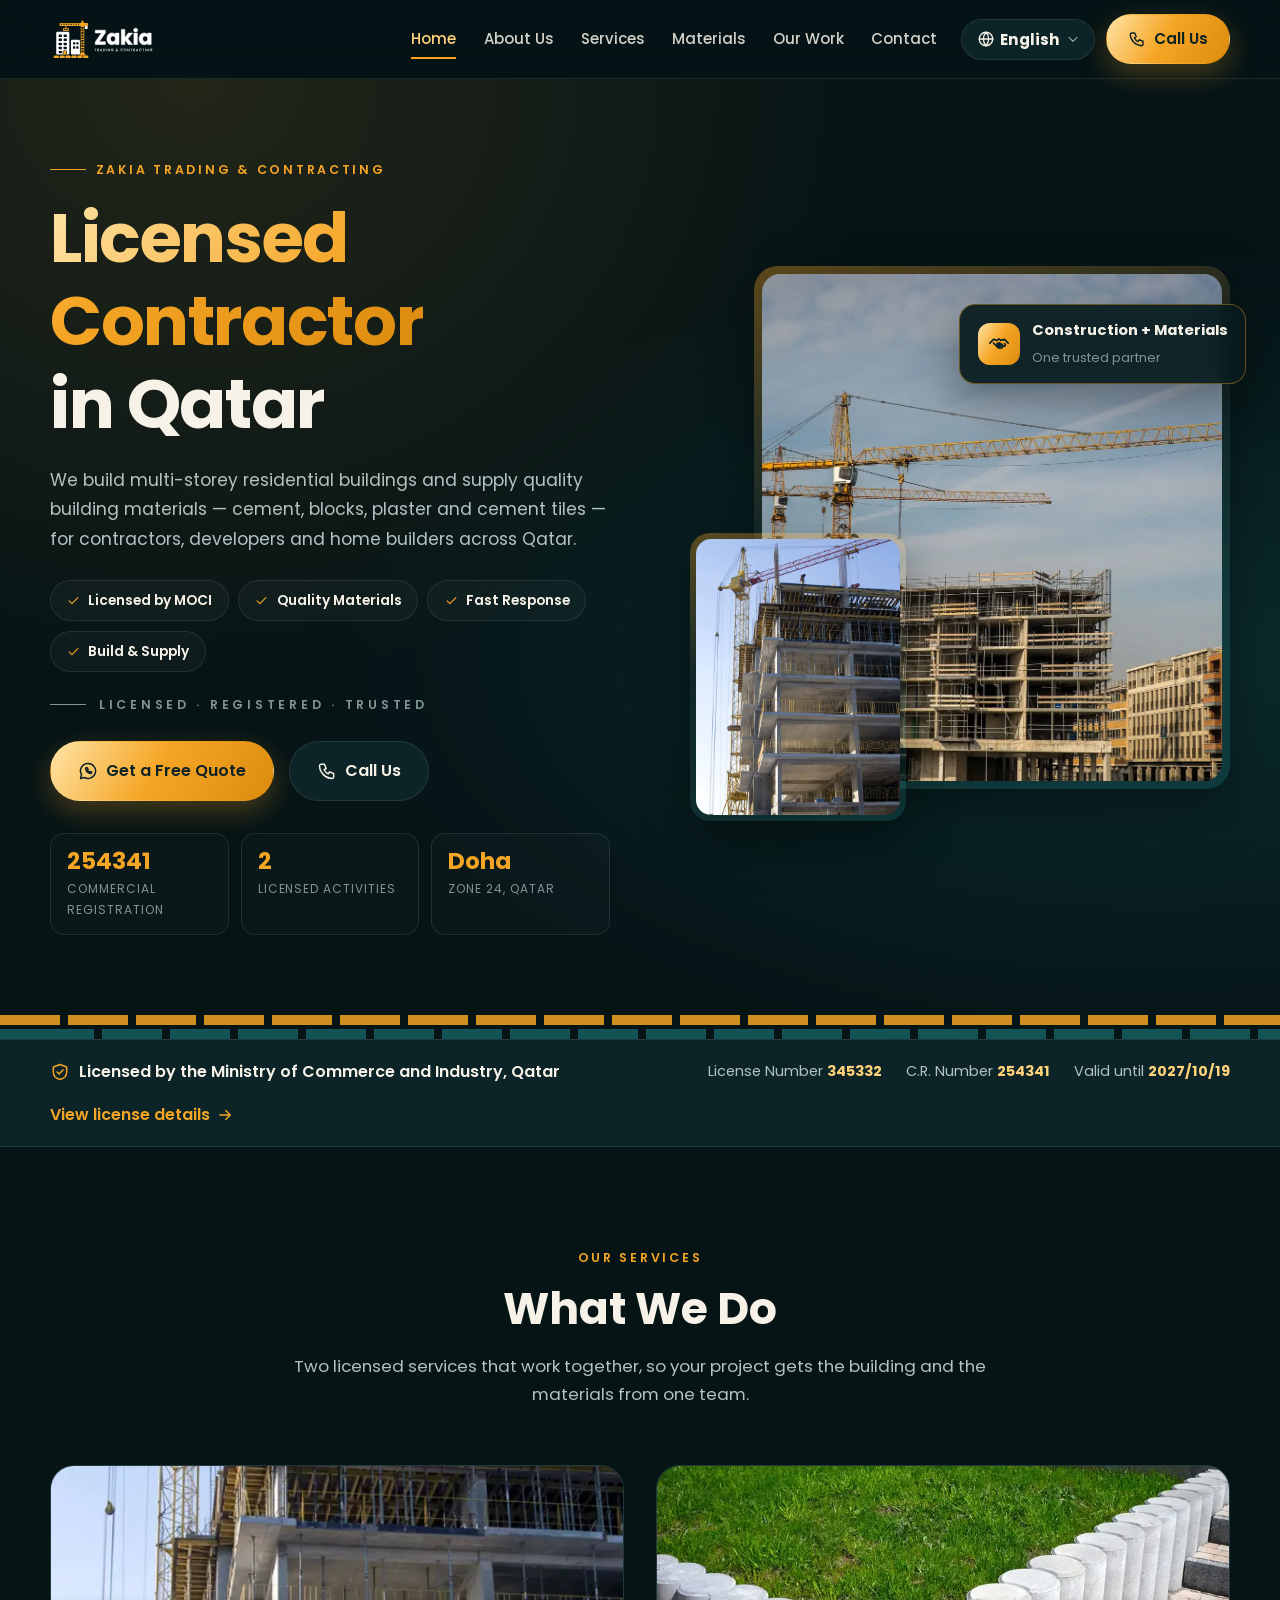
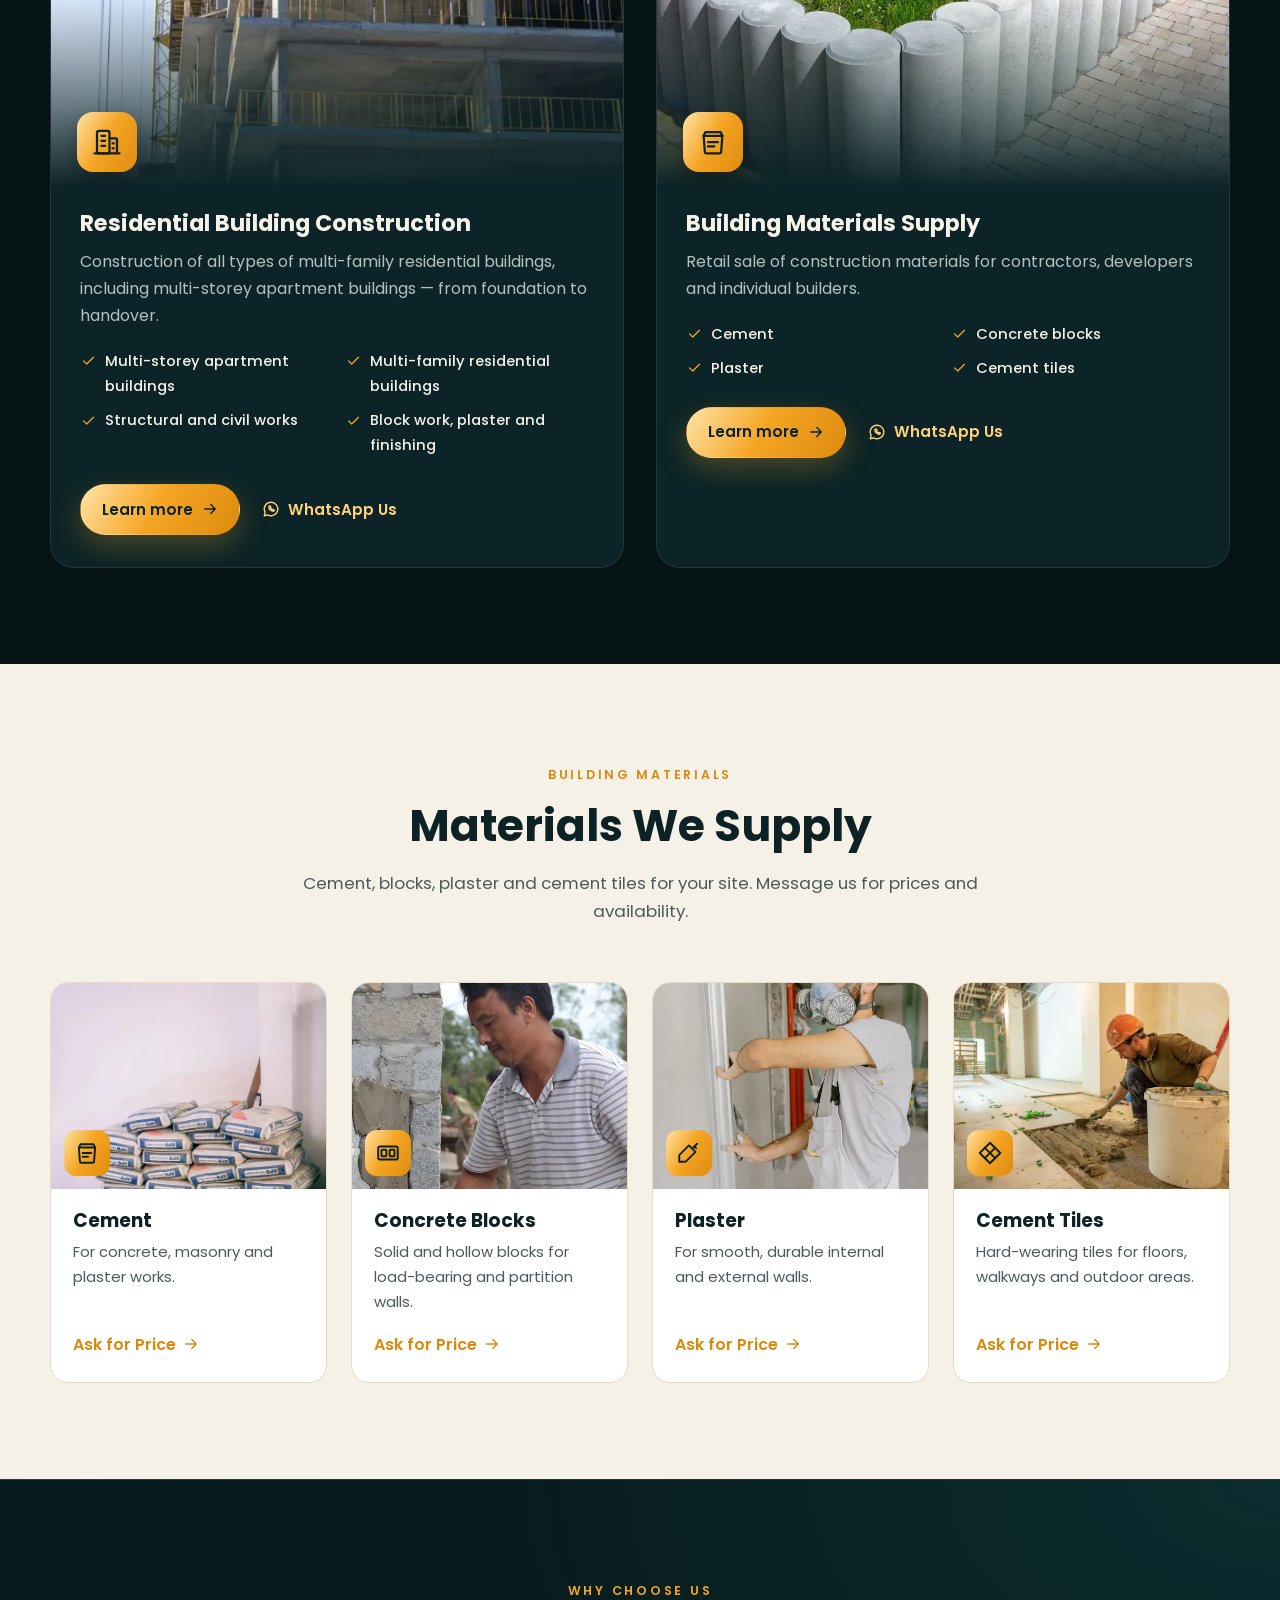
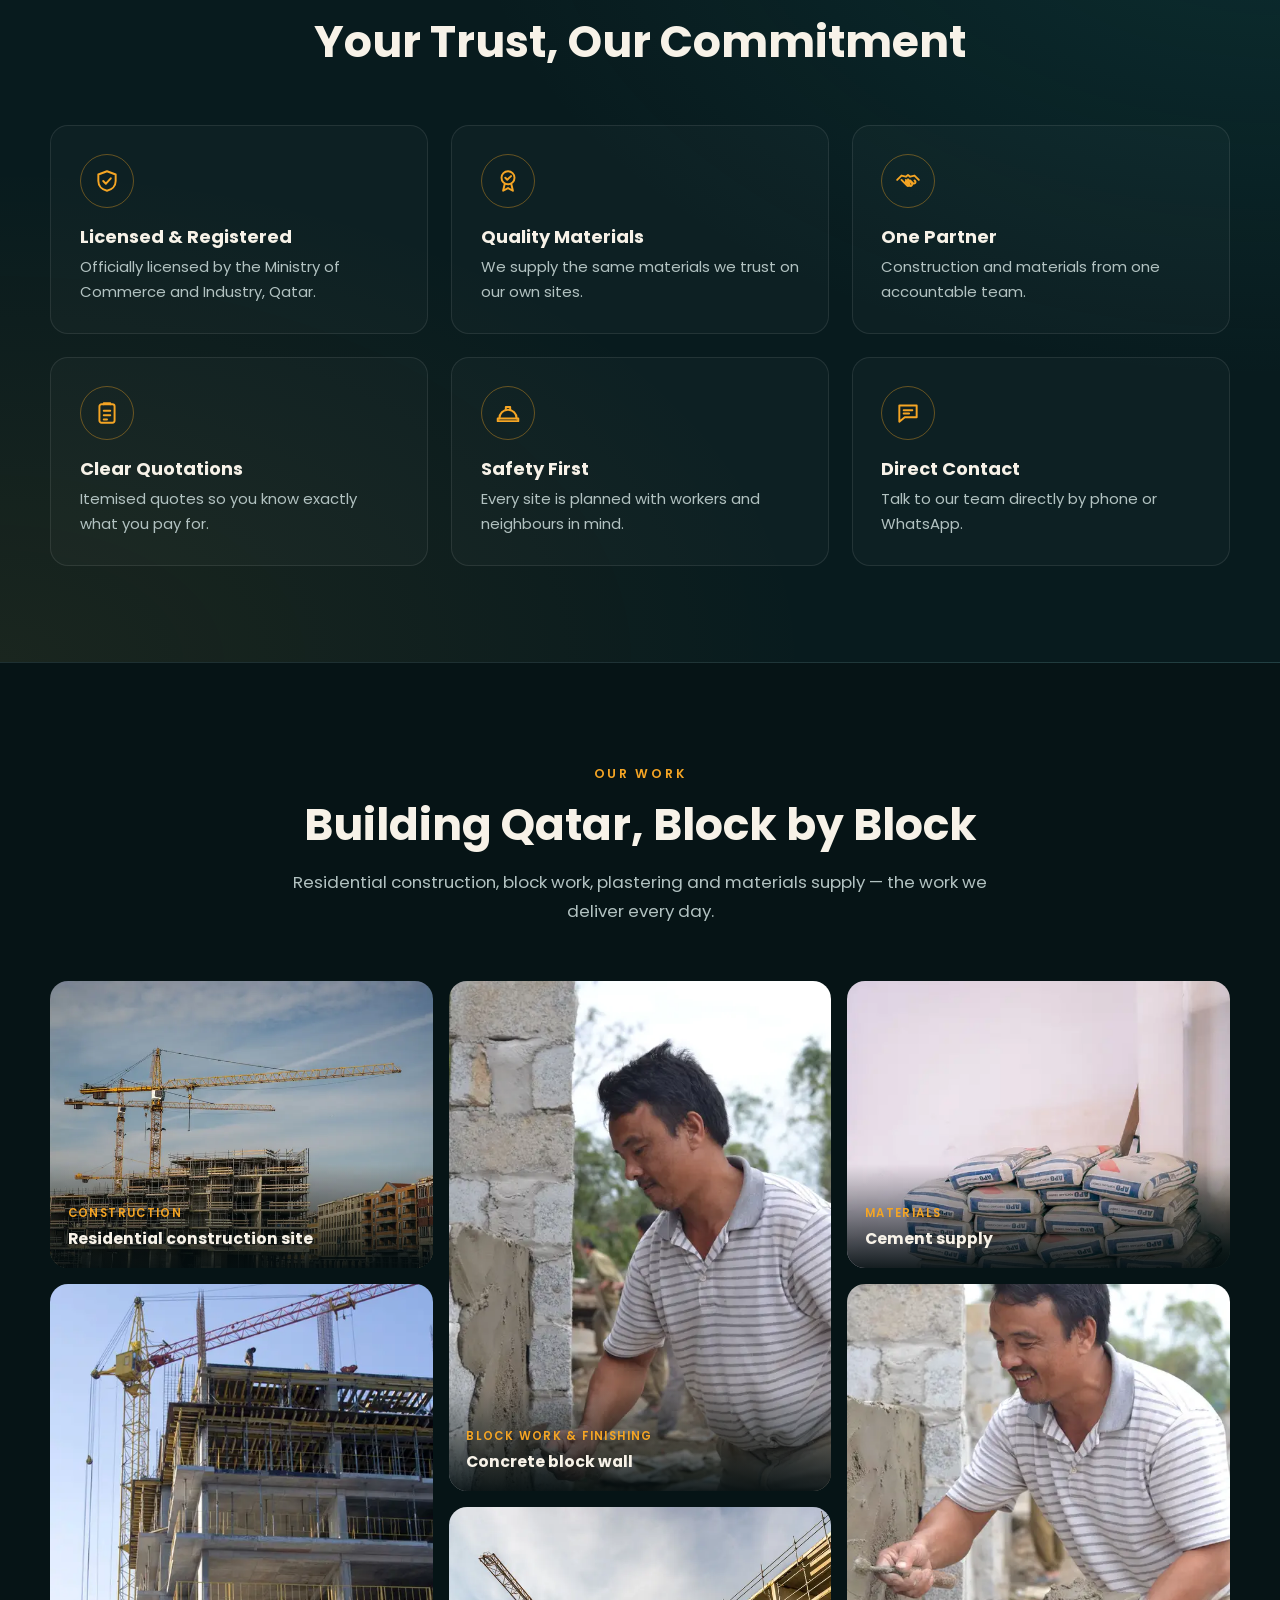
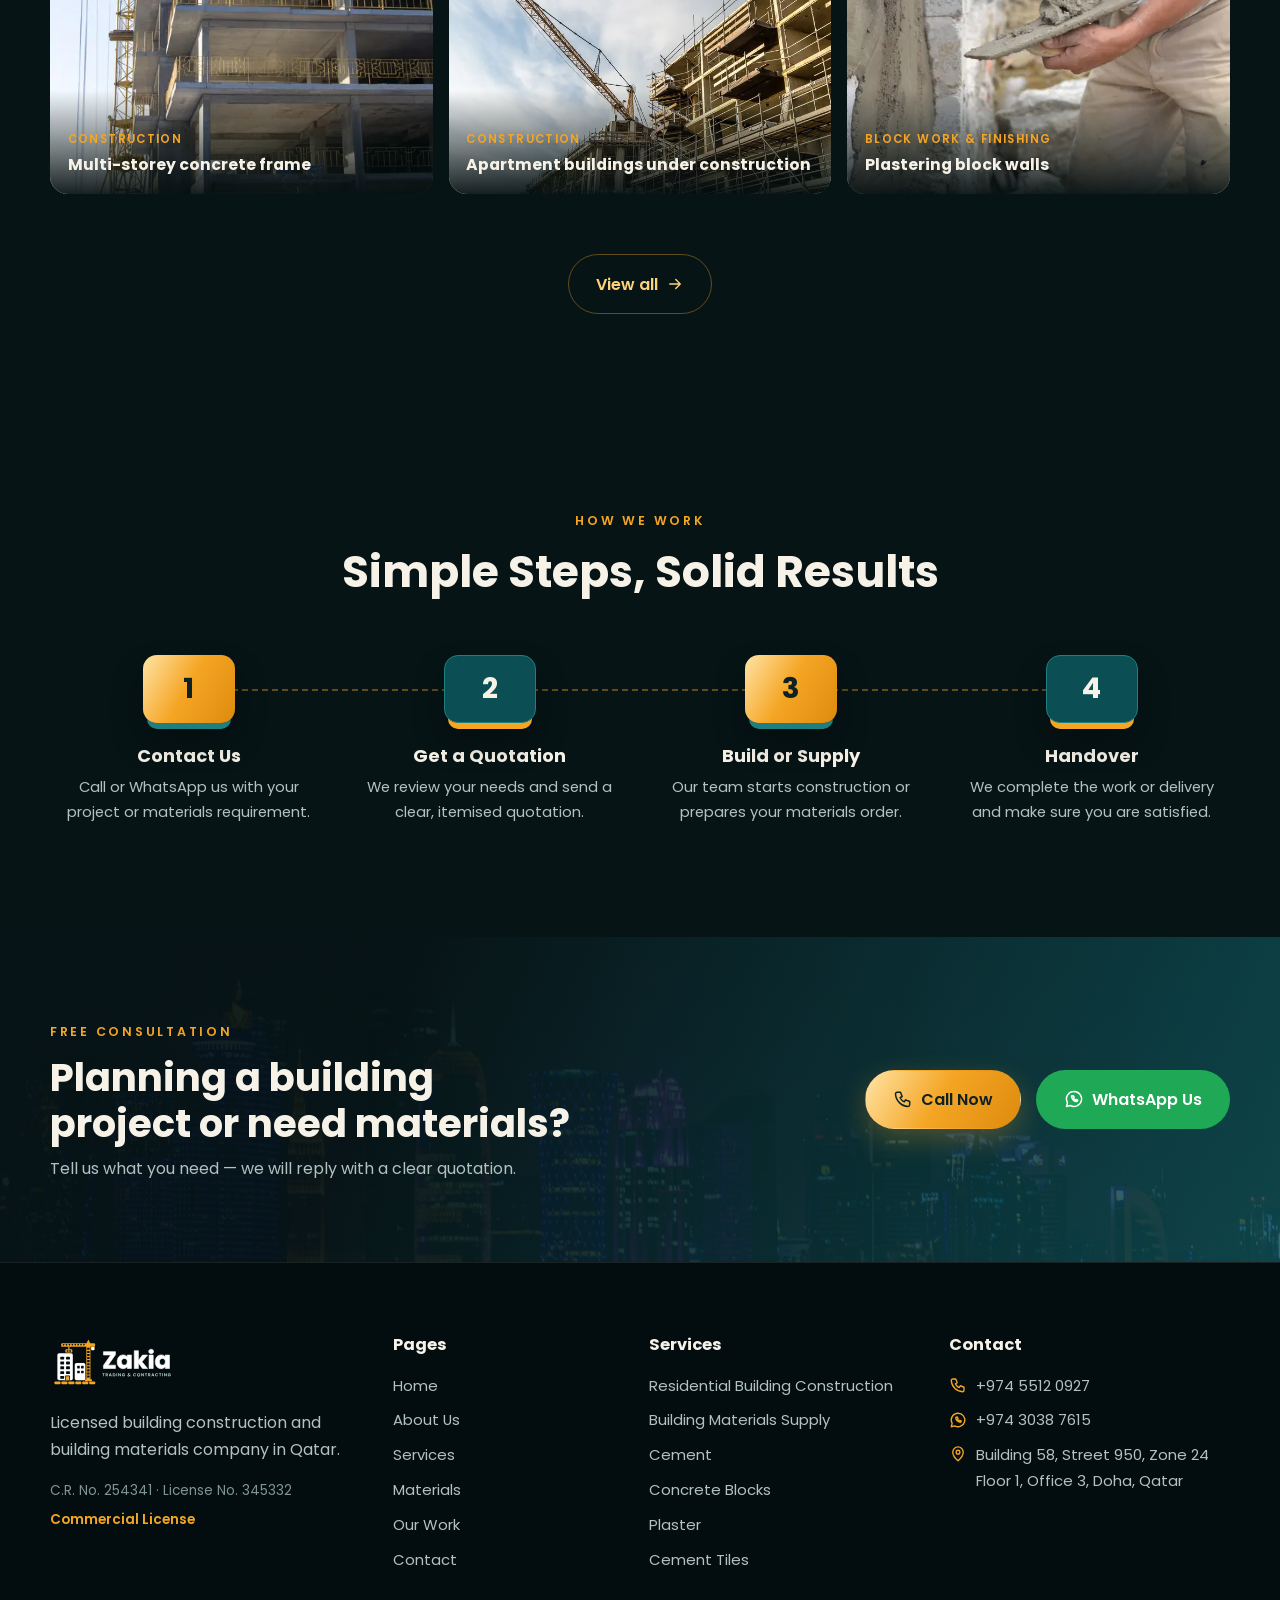
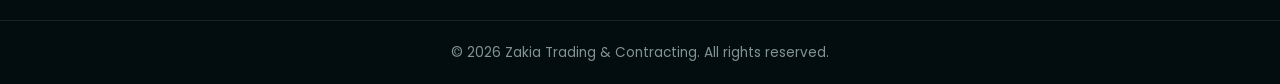
==== commit 46aeea79: "Language dropdown (English default), framed centred phone hero, stacked What We Do cards Co-Authored" ====
--- a/index.html
+++ b/index.html
@@ -21,8 +21,8 @@
         "address": { "@type": "PostalAddress", "streetAddress": "Building 58, Street 950, Zone 24", "addressLocality": "Doha", "addressCountry": "QA" }
       }
     </script>
-    <script type="module" crossorigin src="./assets/main-DdSkjspt.js"></script>
-    <link rel="stylesheet" crossorigin href="./assets/main-BesOq3yx.css">
+    <script type="module" crossorigin src="./assets/main-ByOEgaLq.js"></script>
+    <link rel="stylesheet" crossorigin href="./assets/main-aVG6ECP9.css">
   </head>
   <body>
     <div id="root" data-page="home"></div>
--- a/assets/main-aVG6ECP9.css
+++ b/assets/main-aVG6ECP9.css
@@ -0,0 +1 @@
+@font-face{font-family:Poppins;font-style:normal;font-display:swap;font-weight:400;src:url(./poppins-latin-ext-400-normal-CIpeJEZw.woff2) format("woff2"),url(./poppins-latin-ext-400-normal-Ce_uWq1Z.woff) format("woff");unicode-range:U+0100-02AF,U+0304,U+0308,U+0329,U+1E00-1E9F,U+1EF2-1EFF,U+2020,U+20A0-20AB,U+20AD-20C0,U+2113,U+2C60-2C7F,U+A720-A7FF}@font-face{font-family:Poppins;font-style:normal;font-display:swap;font-weight:400;src:url(./poppins-latin-400-normal-cpxAROuN.woff2) format("woff2"),url(./poppins-latin-400-normal-BOb3E3N0.woff) format("woff");unicode-range:U+0000-00FF,U+0131,U+0152-0153,U+02BB-02BC,U+02C6,U+02DA,U+02DC,U+0304,U+0308,U+0329,U+2000-206F,U+2074,U+20AC,U+2122,U+2191,U+2193,U+2212,U+2215,U+FEFF,U+FFFD}@font-face{font-family:Poppins;font-style:normal;font-display:swap;font-weight:500;src:url(./poppins-latin-ext-500-normal-H4Q0z8D2.woff2) format("woff2"),url(./poppins-latin-ext-500-normal-Bl1-S02S.woff) format("woff");unicode-range:U+0100-02AF,U+0304,U+0308,U+0329,U+1E00-1E9F,U+1EF2-1EFF,U+2020,U+20A0-20AB,U+20AD-20C0,U+2113,U+2C60-2C7F,U+A720-A7FF}@font-face{font-family:Poppins;font-style:normal;font-display:swap;font-weight:500;src:url(./poppins-latin-500-normal-C8OXljZJ.woff2) format("woff2"),url(./poppins-latin-500-normal-DGXqpDMm.woff) format("woff");unicode-range:U+0000-00FF,U+0131,U+0152-0153,U+02BB-02BC,U+02C6,U+02DA,U+02DC,U+0304,U+0308,U+0329,U+2000-206F,U+2074,U+20AC,U+2122,U+2191,U+2193,U+2212,U+2215,U+FEFF,U+FFFD}@font-face{font-family:Poppins;font-style:normal;font-display:swap;font-weight:600;src:url(./poppins-latin-ext-600-normal-Cn4C8475.woff2) format("woff2"),url(./poppins-latin-ext-600-normal-DB6FJURc.woff) format("woff");unicode-range:U+0100-02AF,U+0304,U+0308,U+0329,U+1E00-1E9F,U+1EF2-1EFF,U+2020,U+20A0-20AB,U+20AD-20C0,U+2113,U+2C60-2C7F,U+A720-A7FF}@font-face{font-family:Poppins;font-style:normal;font-display:swap;font-weight:600;src:url(./poppins-latin-600-normal-zEkxB9Mr.woff2) format("woff2"),url(./poppins-latin-600-normal-BJdTmd5m.woff) format("woff");unicode-range:U+0000-00FF,U+0131,U+0152-0153,U+02BB-02BC,U+02C6,U+02DA,U+02DC,U+0304,U+0308,U+0329,U+2000-206F,U+2074,U+20AC,U+2122,U+2191,U+2193,U+2212,U+2215,U+FEFF,U+FFFD}@font-face{font-family:Poppins;font-style:normal;font-display:swap;font-weight:700;src:url(./poppins-latin-ext-700-normal-DDaViAzG.woff2) format("woff2"),url(./poppins-latin-ext-700-normal-CE2WFKmF.woff) format("woff");unicode-range:U+0100-02AF,U+0304,U+0308,U+0329,U+1E00-1E9F,U+1EF2-1EFF,U+2020,U+20A0-20AB,U+20AD-20C0,U+2113,U+2C60-2C7F,U+A720-A7FF}@font-face{font-family:Poppins;font-style:normal;font-display:swap;font-weight:700;src:url(./poppins-latin-700-normal-Qrb0O0WB.woff2) format("woff2"),url(./poppins-latin-700-normal-BVuQR_eA.woff) format("woff");unicode-range:U+0000-00FF,U+0131,U+0152-0153,U+02BB-02BC,U+02C6,U+02DA,U+02DC,U+0304,U+0308,U+0329,U+2000-206F,U+2074,U+20AC,U+2122,U+2191,U+2193,U+2212,U+2215,U+FEFF,U+FFFD}@font-face{font-family:Tajawal;font-style:normal;font-display:swap;font-weight:400;src:url(./tajawal-arabic-400-normal-CyCXRvzh.woff2) format("woff2"),url(./tajawal-arabic-400-normal-DCQxawbB.woff) format("woff");unicode-range:U+0600-06FF,U+0750-077F,U+0870-088E,U+0890-0891,U+0897-08E1,U+08E3-08FF,U+200C-200E,U+2010-2011,U+204F,U+2E41,U+FB50-FDFF,U+FE70-FE74,U+FE76-FEFC,U+102E0-102FB,U+10E60-10E7E,U+10EC2-10EC4,U+10EFC-10EFF,U+1EE00-1EE03,U+1EE05-1EE1F,U+1EE21-1EE22,U+1EE24,U+1EE27,U+1EE29-1EE32,U+1EE34-1EE37,U+1EE39,U+1EE3B,U+1EE42,U+1EE47,U+1EE49,U+1EE4B,U+1EE4D-1EE4F,U+1EE51-1EE52,U+1EE54,U+1EE57,U+1EE59,U+1EE5B,U+1EE5D,U+1EE5F,U+1EE61-1EE62,U+1EE64,U+1EE67-1EE6A,U+1EE6C-1EE72,U+1EE74-1EE77,U+1EE79-1EE7C,U+1EE7E,U+1EE80-1EE89,U+1EE8B-1EE9B,U+1EEA1-1EEA3,U+1EEA5-1EEA9,U+1EEAB-1EEBB,U+1EEF0-1EEF1}@font-face{font-family:Tajawal;font-style:normal;font-display:swap;font-weight:400;src:url(./tajawal-latin-400-normal-BVNSOH3d.woff2) format("woff2"),url(./tajawal-latin-400-normal-BdYcZznU.woff) format("woff");unicode-range:U+0000-00FF,U+0131,U+0152-0153,U+02BB-02BC,U+02C6,U+02DA,U+02DC,U+0304,U+0308,U+0329,U+2000-206F,U+20AC,U+2122,U+2191,U+2193,U+2212,U+2215,U+FEFF,U+FFFD}@font-face{font-family:Tajawal;font-style:normal;font-display:swap;font-weight:500;src:url(./tajawal-arabic-500-normal-BZ8ojJNu.woff2) format("woff2"),url(./tajawal-arabic-500-normal-CbVEaYEW.woff) format("woff");unicode-range:U+0600-06FF,U+0750-077F,U+0870-088E,U+0890-0891,U+0897-08E1,U+08E3-08FF,U+200C-200E,U+2010-2011,U+204F,U+2E41,U+FB50-FDFF,U+FE70-FE74,U+FE76-FEFC,U+102E0-102FB,U+10E60-10E7E,U+10EC2-10EC4,U+10EFC-10EFF,U+1EE00-1EE03,U+1EE05-1EE1F,U+1EE21-1EE22,U+1EE24,U+1EE27,U+1EE29-1EE32,U+1EE34-1EE37,U+1EE39,U+1EE3B,U+1EE42,U+1EE47,U+1EE49,U+1EE4B,U+1EE4D-1EE4F,U+1EE51-1EE52,U+1EE54,U+1EE57,U+1EE59,U+1EE5B,U+1EE5D,U+1EE5F,U+1EE61-1EE62,U+1EE64,U+1EE67-1EE6A,U+1EE6C-1EE72,U+1EE74-1EE77,U+1EE79-1EE7C,U+1EE7E,U+1EE80-1EE89,U+1EE8B-1EE9B,U+1EEA1-1EEA3,U+1EEA5-1EEA9,U+1EEAB-1EEBB,U+1EEF0-1EEF1}@font-face{font-family:Tajawal;font-style:normal;font-display:swap;font-weight:500;src:url(./tajawal-latin-500-normal-CoYeBiSI.woff2) format("woff2"),url(./tajawal-latin-500-normal-DU9v6xgj.woff) format("woff");unicode-range:U+0000-00FF,U+0131,U+0152-0153,U+02BB-02BC,U+02C6,U+02DA,U+02DC,U+0304,U+0308,U+0329,U+2000-206F,U+20AC,U+2122,U+2191,U+2193,U+2212,U+2215,U+FEFF,U+FFFD}@font-face{font-family:Tajawal;font-style:normal;font-display:swap;font-weight:700;src:url(./tajawal-arabic-700-normal-D2-eand5.woff2) format("woff2"),url(./tajawal-arabic-700-normal-9L7Zusdl.woff) format("woff");unicode-range:U+0600-06FF,U+0750-077F,U+0870-088E,U+0890-0891,U+0897-08E1,U+08E3-08FF,U+200C-200E,U+2010-2011,U+204F,U+2E41,U+FB50-FDFF,U+FE70-FE74,U+FE76-FEFC,U+102E0-102FB,U+10E60-10E7E,U+10EC2-10EC4,U+10EFC-10EFF,U+1EE00-1EE03,U+1EE05-1EE1F,U+1EE21-1EE22,U+1EE24,U+1EE27,U+1EE29-1EE32,U+1EE34-1EE37,U+1EE39,U+1EE3B,U+1EE42,U+1EE47,U+1EE49,U+1EE4B,U+1EE4D-1EE4F,U+1EE51-1EE52,U+1EE54,U+1EE57,U+1EE59,U+1EE5B,U+1EE5D,U+1EE5F,U+1EE61-1EE62,U+1EE64,U+1EE67-1EE6A,U+1EE6C-1EE72,U+1EE74-1EE77,U+1EE79-1EE7C,U+1EE7E,U+1EE80-1EE89,U+1EE8B-1EE9B,U+1EEA1-1EEA3,U+1EEA5-1EEA9,U+1EEAB-1EEBB,U+1EEF0-1EEF1}@font-face{font-family:Tajawal;font-style:normal;font-display:swap;font-weight:700;src:url(./tajawal-latin-700-normal-BypgxfGb.woff2) format("woff2"),url(./tajawal-latin-700-normal-CV3bxpHe.woff) format("woff");unicode-range:U+0000-00FF,U+0131,U+0152-0153,U+02BB-02BC,U+02C6,U+02DA,U+02DC,U+0304,U+0308,U+0329,U+2000-206F,U+20AC,U+2122,U+2191,U+2193,U+2212,U+2215,U+FEFF,U+FFFD}:root{--bg: #061416;--bg-2: #081b1e;--surface: #0c2427;--surface-2: #112e32;--field: #0a1d20;--line: rgba(255, 255, 255, .09);--line-gold: rgba(245, 165, 36, .38);--gold: #f5a524;--gold-soft: #ffd27a;--gold-deep: #d98a0c;--gold-grad: linear-gradient(120deg, #ffe4a6 0%, #f5a524 48%, #dd8b0e 100%);--heading: #f7f2e8;--text: #b2c2c1;--muted: #7f9594;--teal: #0b4f55;--teal-bright: #1d7f80;--cream: #f6f1e6;--cream-line: #e6dcc6;--ink: #0d2225;--ink-text: #4b5a5b;--white: #ffffff;--wa: #1fa855;--radius: 18px;--shadow: 0 18px 50px rgba(0, 0, 0, .35);--header-h: 78px;--font: "Poppins", system-ui, -apple-system, "Segoe UI", sans-serif;color-scheme:dark}:root[lang=ar]{--font: "Poppins", "Tajawal", system-ui, sans-serif}*,*:before,*:after{box-sizing:border-box}html{scroll-behavior:smooth;scroll-padding-top:calc(var(--header-h) + 12px)}body{margin:0;font-family:var(--font);color:var(--text);background:var(--bg);line-height:1.7;-webkit-font-smoothing:antialiased;overflow-x:hidden}:root[lang=ar] body{font-size:1.06rem}body:before{content:"";position:fixed;inset:0 0 auto;height:env(safe-area-inset-top,0px);z-index:51;background:var(--bg)}h1,h2,h3,h4{color:var(--heading);line-height:1.2;margin:0;text-wrap:balance}p{margin:0 0 1rem}a{color:inherit;text-decoration:none}img{max-width:100%;height:auto;display:block}:focus-visible{outline:2px solid var(--gold);outline-offset:3px}.container{width:100%;max-width:1220px;margin-inline:auto;padding-left:max(20px,env(safe-area-inset-left,0px));padding-right:max(20px,env(safe-area-inset-right,0px))}[dir=rtl] .flip-rtl{transform:scaleX(-1)}.flip-180{transform:rotate(180deg)}[dir=rtl] .flip-180.flip-rtl{transform:none}.gold-text{background:var(--gold-grad);-webkit-background-clip:text;background-clip:text;color:transparent}.btn{display:inline-flex;align-items:center;justify-content:center;gap:.5rem;padding:.72rem 1.3rem;border-radius:999px;font-weight:600;font-size:.95rem;border:1.5px solid transparent;cursor:pointer;transition:transform .2s ease,background-color .2s ease,box-shadow .2s ease,color .2s ease,border-color .2s ease;white-space:nowrap;font-family:inherit}.btn:hover{transform:translateY(-2px)}.btn-lg{padding:.95rem 1.7rem;font-size:1rem}.btn-block{width:100%}.btn-gold{background:var(--gold-grad);color:var(--ink);box-shadow:0 10px 28px #f5a52447}.btn-gold:hover{box-shadow:0 14px 34px #f5a5246b}.btn-dark{background:var(--surface);border-color:var(--line);color:var(--heading)}.btn-dark:hover{border-color:var(--line-gold)}.btn-outline-gold{border-color:var(--line-gold);color:var(--gold-soft)}.btn-outline-gold:hover{background:var(--gold);color:var(--ink)}.btn-ghost{color:var(--gold-soft);padding-inline:.8rem}.btn-ghost:hover{color:var(--white)}.btn-wa{background:var(--wa);color:var(--white)}.eyebrow{display:inline-flex;align-items:center;gap:.6rem;font-size:.78rem;font-weight:600;letter-spacing:.22em;text-transform:uppercase;color:var(--gold)}.eyebrow-line:before{content:"";width:36px;height:1.5px;background:var(--gold)}[dir=rtl] .eyebrow,[dir=rtl] .trust-line{letter-spacing:0;font-size:.95rem}.tag{display:inline-block;font-size:.78rem;font-weight:600;color:var(--gold-soft);border:1px solid var(--line-gold);border-radius:999px;padding:.25rem .8rem;margin-bottom:1rem}.reveal{transition:opacity .7s ease,transform .7s ease}.reveal.is-pending{opacity:0;transform:translateY(26px)}@media (prefers-reduced-motion: reduce){html{scroll-behavior:auto}.reveal,.reveal.is-pending{opacity:1;transform:none;transition:none}}.site-header{position:sticky;top:env(safe-area-inset-top,0px);z-index:50;background:#061416d1;-webkit-backdrop-filter:blur(14px);backdrop-filter:blur(14px);border-bottom:1px solid var(--line);transition:background-color .25s ease}.site-header.is-scrolled{background:#061416f5}.header-inner{height:var(--header-h);display:flex;align-items:center;gap:1.5rem}.brand img{height:46px;width:auto}.main-nav{display:flex;gap:1.7rem;margin-inline-start:auto}.main-nav a:not(.btn){font-weight:500;font-size:.94rem;color:var(--heading);position:relative;padding-block:.3rem;opacity:.85}.main-nav a:not(.btn):hover,.main-nav a.is-active{opacity:1;color:var(--gold-soft)}.main-nav a:not(.btn):after{content:"";position:absolute;inset-inline-start:0;bottom:-2px;width:0;height:2px;background:var(--gold);transition:width .25s ease}.main-nav a:not(.btn):hover:after,.main-nav a.is-active:after{width:100%}.nav-call-mobile{display:none!important}.header-actions{display:flex;align-items:center;gap:.7rem}.lang-toggle{display:inline-flex;align-items:center;gap:.35rem;background:var(--surface);border:1px solid var(--line);color:var(--heading);border-radius:999px;padding:.5rem .9rem;font-family:Poppins,Tajawal,sans-serif;font-weight:700;font-size:.95rem;cursor:pointer}.lang-toggle:hover{border-color:var(--line-gold)}.menu-toggle{display:none;background:none;border:0;color:var(--heading);cursor:pointer;padding:.4rem}.hero{position:relative;padding:4.5rem 0 6.5rem;background:radial-gradient(ellipse at 15% 0%,rgba(245,165,36,.12),transparent 45%),radial-gradient(ellipse at 90% 60%,rgba(29,127,128,.22),transparent 50%),var(--bg);overflow:hidden}.hero-grid{display:grid;grid-template-columns:1.08fr 1fr;gap:3.5rem;align-items:center}.hero h1{font-size:clamp(2.5rem,5.4vw,4.3rem);font-weight:700;margin:1.1rem 0 1.3rem;letter-spacing:-.02em}[dir=rtl] .hero h1{letter-spacing:0;line-height:1.3}.hero-accent{display:block}.hero-text{font-size:1.08rem;max-width:58ch}.chip-row{list-style:none;padding:0;margin:1.6rem 0 1.4rem;display:flex;flex-wrap:wrap;gap:.6rem}.chip-row li{display:inline-flex;align-items:center;gap:.45rem;font-size:.86rem;font-weight:600;color:var(--heading);padding:.5rem .95rem;border-radius:999px;background:#ffffff08;border:1px solid var(--line)}.chip-row svg{color:var(--gold)}.trust-line{display:flex;align-items:center;gap:.8rem;font-size:.78rem;font-weight:600;letter-spacing:.3em;text-transform:uppercase;color:var(--muted)}.trust-line:before{content:"";width:36px;height:1px;background:var(--muted)}.hero-ctas{display:flex;flex-wrap:wrap;gap:.9rem;margin:1.6rem 0 2rem}.hero-facts{display:grid;grid-template-columns:repeat(3,minmax(0,1fr));gap:.75rem;margin:0;max-width:560px}.hero-facts div{border:1px solid var(--line);background:#ffffff05;border-radius:14px;padding:.9rem 1rem}.hero-facts dt{font-size:1.45rem;font-weight:700;color:var(--gold);line-height:1.2;font-variant-numeric:tabular-nums}.hero-facts dd{margin:.2rem 0 0;font-size:.75rem;color:var(--muted);text-transform:uppercase;letter-spacing:.08em}[dir=rtl] .hero-facts dd{letter-spacing:0;font-size:.85rem}.hero-visual{position:relative;padding-bottom:2rem}.photo-frame{border-radius:24px;padding:8px;background:linear-gradient(160deg,#f5a52459,#ffffff0a 40%,#1d7f8040);box-shadow:var(--shadow)}.photo-frame img{width:100%;height:100%;object-fit:cover;border-radius:18px}.hero-visual>.photo-frame:first-child{aspect-ratio:4 / 4.4;max-width:100%;margin-inline-start:12%}.photo-frame-sm{position:absolute;width:40%;aspect-ratio:3 / 4;bottom:0;inset-inline-start:0;border-radius:20px;padding:6px}.photo-frame-sm img{border-radius:15px}.float-badge{position:absolute;top:7%;inset-inline-end:-3%;display:flex;align-items:center;gap:.75rem;background:#081b1eeb;-webkit-backdrop-filter:blur(8px);backdrop-filter:blur(8px);border:1px solid var(--line-gold);padding:.8rem 1.1rem;border-radius:16px;box-shadow:var(--shadow);animation:float 5s ease-in-out infinite}.float-badge strong{display:block;color:var(--heading);font-size:.92rem}.float-badge span:not(.badge-icon){font-size:.8rem;color:var(--muted)}.badge-icon{display:grid;place-items:center;width:42px;height:42px;border-radius:12px;background:var(--gold-grad);color:var(--ink);flex-shrink:0}@keyframes float{50%{transform:translateY(-10px)}}@media (prefers-reduced-motion: reduce){.float-badge{animation:none}}.hero-slider{display:none;position:relative;height:min(78svh,660px);min-height:480px;overflow:hidden;background:var(--bg)}.slide{position:absolute;top:0;right:0;bottom:0;left:0;opacity:0;transition:opacity .9s ease}.slide.is-active{opacity:1}.slide img{width:100%;height:100%;object-fit:cover;transform:scale(1.08);transition:transform 6s ease-out}.slide.is-active img{transform:scale(1)}.slide:after{content:"";position:absolute;top:0;right:0;bottom:0;left:0;background:linear-gradient(180deg,rgba(6,20,22,.25) 0%,rgba(6,20,22,.45) 40%,rgba(6,20,22,.94) 82%,var(--bg) 100%)}.slide-content{position:absolute;z-index:2;inset:auto 0 0;padding:0 max(16px,env(safe-area-inset-right,0px)) 8.6rem max(16px,env(safe-area-inset-left,0px));transform:translateY(14px);transition:transform .9s ease}.slide.is-active .slide-content{transform:none}.slide-title{font-size:clamp(2rem,8.6vw,2.8rem);margin:.6rem 0 .5rem;letter-spacing:-.01em}[dir=rtl] .slide-title{letter-spacing:0;line-height:1.3}.slide-title .gold-text{display:block}.slide-content p{margin:0;color:#dbe5e4;font-size:1rem;max-width:34ch}.slider-ui{position:absolute;z-index:3;inset:auto 0 0;padding:0 max(16px,env(safe-area-inset-right,0px)) 1.2rem max(16px,env(safe-area-inset-left,0px));display:grid;gap:1rem}.slider-ctas{display:grid;grid-template-columns:minmax(0,1.45fr) minmax(0,1fr);gap:.6rem}.slider-ctas .btn{min-width:0;padding:.75rem .6rem;font-size:.9rem;white-space:normal;line-height:1.25;text-align:center}.slider-dots{display:flex;justify-content:center;gap:.5rem}.slider-dots button{width:22px;height:6px;padding:0;border:0;border-radius:3px;background:#ffffff4d;cursor:pointer;transition:width .3s ease,background-color .3s ease}.slider-dots button.is-active{width:40px;background:var(--gold)}@media (prefers-reduced-motion: reduce){.slide,.slide img,.slide-content{transition:none}}.brick-strip{position:absolute;inset-inline:0;bottom:14px;height:10px;background:repeating-linear-gradient(90deg,var(--gold) 0 60px,transparent 60px 68px);opacity:.85}.brick-strip:after{content:"";position:absolute;inset-inline:0;top:14px;height:10px;background:repeating-linear-gradient(90deg,var(--teal-bright) 0 60px,transparent 60px 68px);background-position:34px 0;opacity:.7}.page-hero{position:relative;background-size:cover;background-position:center;padding:6.5rem 0 7rem;isolation:isolate}.page-hero:before{content:"";position:absolute;top:0;right:0;bottom:0;left:0;z-index:-1;background:linear-gradient(90deg,#061416f5,#061416c7 55%,#0614168c),radial-gradient(ellipse at 10% 100%,rgba(245,165,36,.18),transparent 50%)}[dir=rtl] .page-hero:before{background:linear-gradient(270deg,#061416f5,#061416c7 55%,#0614168c),radial-gradient(ellipse at 90% 100%,rgba(245,165,36,.18),transparent 50%)}.page-hero-inner{max-width:1220px}.page-hero h1{font-size:clamp(2.2rem,4.6vw,3.5rem);margin:1rem 0 .8rem;max-width:18ch}.page-hero p{font-size:1.1rem;max-width:55ch;color:#d2dcdb;margin:0}.breadcrumb{display:flex;align-items:center;gap:.5rem;font-size:.88rem;color:var(--muted)}.breadcrumb a:hover{color:var(--gold-soft)}.breadcrumb [aria-current]{color:var(--gold);font-weight:600}.section{padding-block:6rem}.section-dark{background:radial-gradient(ellipse at 100% 0%,rgba(29,127,128,.18),transparent 45%),radial-gradient(ellipse at 0% 100%,rgba(245,165,36,.08),transparent 45%),var(--bg-2);border-block:1px solid var(--line)}.section-cream{background:var(--cream);color:var(--ink-text)}.section-cream h2,.section-cream h3{color:var(--ink)}.section-cream .eyebrow{color:var(--gold-deep)}.section-heading{max-width:700px;margin:0 auto 3.5rem;text-align:center}.section-heading.align-start{margin-inline:0;text-align:start}.section-heading h2{font-size:clamp(1.9rem,3.6vw,2.75rem);margin:.8rem 0 1rem}.section-heading p{font-size:1.05rem;margin:0}.center-action{display:flex;justify-content:center;margin-top:2.75rem}.check-list{list-style:none;padding:0;margin:1.2rem 0 1.6rem;display:grid;grid-template-columns:repeat(2,minmax(0,1fr));gap:.6rem 1rem}.check-list li{display:flex;align-items:flex-start;gap:.5rem;color:var(--heading);font-weight:500;font-size:.92rem}.section-cream .check-list li{color:var(--ink)}.check-list svg{color:var(--gold);flex-shrink:0;margin-top:.2rem}.card-actions{display:flex;flex-wrap:wrap;gap:.5rem;align-items:center}.link-arrow{display:inline-flex;align-items:center;gap:.35rem;font-weight:600;color:var(--gold);font-style:normal}.section-cream .link-arrow{color:var(--gold-deep)}.link-arrow:hover{gap:.6rem}.service-grid{display:grid;grid-template-columns:repeat(2,minmax(0,1fr));gap:2rem}.service-card{background:var(--surface);border:1px solid var(--line);border-radius:24px;overflow:hidden;transition:transform .3s ease,border-color .3s ease,box-shadow .3s ease}.service-card:hover{transform:translateY(-6px);border-color:var(--line-gold);box-shadow:var(--shadow)}.service-photo{position:relative;aspect-ratio:16 / 9;max-width:100%}.service-photo img{width:100%;height:100%;object-fit:cover;transition:transform .6s ease}.service-card:hover .service-photo img{transform:scale(1.05)}.service-photo{overflow:hidden}.service-photo:after{content:"";position:absolute;top:40%;right:0;bottom:0;left:0;background:linear-gradient(transparent,var(--surface))}.service-icon{position:absolute;z-index:1;bottom:1rem;inset-inline-start:1.6rem;display:grid;place-items:center;width:60px;height:60px;border-radius:16px;background:var(--gold-grad);color:var(--ink);box-shadow:0 10px 24px #00000059}.service-body{padding:1.4rem 1.8rem 2rem}.service-body h3{font-size:1.4rem;margin-bottom:.7rem}.feature-rows{display:grid;gap:5rem}.feature-row{display:grid;grid-template-columns:1fr 1fr;gap:3.5rem;align-items:center}.feature-row.is-flipped .feature-media{order:2}.feature-media{aspect-ratio:4 / 3.2;max-width:100%}.feature-copy h2{font-size:clamp(1.7rem,3vw,2.3rem);margin-bottom:1rem}.lead{color:var(--heading);font-size:1.08rem}.material-grid{display:grid;grid-template-columns:repeat(4,minmax(0,1fr));gap:1.5rem}.material-grid.is-detailed{grid-template-columns:repeat(2,minmax(0,1fr));gap:2rem}.material-card{background:var(--surface);border:1px solid var(--line);border-radius:var(--radius);overflow:hidden;display:flex;flex-direction:column;transition:transform .3s ease,box-shadow .3s ease,border-color .3s ease}.section-cream .material-card{background:var(--white);border-color:var(--cream-line)}.material-card:hover{transform:translateY(-6px);box-shadow:0 18px 40px #0d22252e;border-color:var(--line-gold)}.material-photo{position:relative;aspect-ratio:4 / 3;max-width:100%;overflow:hidden}.is-detailed .material-photo{aspect-ratio:16 / 9}.material-photo img{width:100%;height:100%;object-fit:cover;transition:transform .6s ease}.material-card:hover .material-photo img{transform:scale(1.06)}.material-icon{position:absolute;bottom:.8rem;inset-inline-start:.8rem;display:grid;place-items:center;width:46px;height:46px;border-radius:12px;background:var(--gold-grad);color:var(--ink)}.material-body{padding:1.3rem 1.4rem 1.5rem;display:flex;flex-direction:column;flex:1}.material-body h3{font-size:1.18rem;margin-bottom:.4rem}.material-body>p{font-size:.93rem;flex:1}.is-detailed .material-body h3{font-size:1.45rem}.is-detailed .material-body>p{flex:0}.why-grid{display:grid;grid-template-columns:repeat(3,minmax(0,1fr));gap:1.4rem}.why-card{background:#ffffff06;border:1px solid var(--line);border-radius:var(--radius);padding:1.8rem;transition:border-color .3s ease,background-color .3s ease}.why-card:hover{border-color:var(--line-gold);background:#f5a5240a}.why-icon{display:grid;place-items:center;width:54px;height:54px;border-radius:50%;border:1px solid var(--line-gold);color:var(--gold);margin-bottom:1.1rem}.why-card h3{font-size:1.12rem;margin-bottom:.4rem}.why-card p{font-size:.93rem;margin:0}.filter-row{display:flex;flex-wrap:wrap;justify-content:center;gap:.6rem;margin-bottom:2.25rem}.filter-row button{font:inherit;font-size:.9rem;font-weight:600;padding:.55rem 1.2rem;border-radius:999px;border:1px solid var(--line);background:var(--surface);color:var(--heading);cursor:pointer}.filter-row button.is-active{background:var(--gold-grad);color:var(--ink);border-color:transparent}.work-grid{columns:3;column-gap:1rem}.work-item{break-inside:avoid;margin-bottom:1rem;aspect-ratio:4 / 3;max-width:100%}.work-item.is-tall{aspect-ratio:3 / 4}.work-item button{position:relative;display:block;width:100%;height:100%;padding:0;border:0;border-radius:var(--radius);overflow:hidden;cursor:zoom-in;background:var(--surface);text-align:start;font:inherit}.work-item img{width:100%;height:100%;object-fit:cover;transition:transform .6s ease}.work-item button:hover img{transform:scale(1.06)}.work-caption{position:absolute;inset:auto 0 0;padding:2.5rem 1.1rem 1rem;background:linear-gradient(transparent,#040e10eb);display:grid;gap:.15rem}.work-caption strong{color:var(--heading);font-size:.98rem}.work-cat{font-size:.72rem;font-weight:600;letter-spacing:.12em;text-transform:uppercase;color:var(--gold)}[dir=rtl] .work-cat{letter-spacing:0;font-size:.82rem}.lightbox{position:fixed;top:0;right:0;bottom:0;left:0;z-index:100;background:#020809f0;display:grid;place-items:center;padding:max(16px,env(safe-area-inset-top,0px)) max(16px,env(safe-area-inset-right,0px)) max(16px,env(safe-area-inset-bottom,0px)) max(16px,env(safe-area-inset-left,0px))}.lightbox figure{margin:0;max-width:min(1200px,100%)}.lightbox img{max-height:80vh;width:auto;margin-inline:auto;border-radius:14px}.lightbox figcaption{text-align:center;color:var(--heading);margin-top:.9rem;font-weight:600}.lb-btn{position:absolute;display:grid;place-items:center;width:48px;height:48px;border-radius:50%;border:1px solid var(--line);background:#0c2427e6;color:var(--heading);cursor:pointer}.lb-btn:hover{border-color:var(--gold);color:var(--gold)}.lb-close{top:calc(16px + env(safe-area-inset-top,0px));inset-inline-end:16px}.lb-prev,.lb-next{top:50%;translate:0 -50%}.lb-prev{inset-inline-start:16px}.lb-next{inset-inline-end:16px}.about-grid{display:grid;grid-template-columns:1fr 1.05fr;gap:4rem;align-items:center}.about-media{position:relative;padding-bottom:3rem}.about-main{aspect-ratio:4 / 4.6;max-width:100%;width:82%}.about-sub{position:absolute;width:52%;aspect-ratio:4 / 3;bottom:0;inset-inline-end:0}.about-copy h2{font-size:clamp(1.9rem,3.6vw,2.6rem);margin:.8rem 0 1.2rem}.fact-grid{display:grid;grid-template-columns:repeat(2,minmax(0,1fr));gap:.9rem;margin:1.8rem 0}.fact-grid div{border-inline-start:3px solid var(--gold);background:var(--surface);padding:.85rem 1.1rem;border-radius:10px}.fact-grid dt{font-size:.8rem;color:var(--muted)}.fact-grid dd{margin:.15rem 0 0;font-weight:700;color:var(--heading);font-size:1.05rem;font-variant-numeric:tabular-nums}.mission{margin:0;padding:1.3rem 1.5rem;border-radius:var(--radius);border:1px solid var(--line-gold);background:#f5a5240d}.mission strong{color:var(--gold);display:block;margin-bottom:.3rem}.mission p{margin:0;color:var(--heading)}.license-doc{max-width:920px;margin-inline:auto;background:var(--cream);color:var(--ink-text);border-radius:22px;padding:2.25rem;box-shadow:var(--shadow);border-top:6px solid var(--gold)}.license-head{display:flex;align-items:center;gap:1rem;flex-wrap:wrap;padding-bottom:1.25rem;border-bottom:1px solid var(--cream-line)}.license-head strong{display:block;color:var(--ink);font-size:1.05rem}.license-head span{font-size:.88rem}.license-seal{display:grid;place-items:center;width:56px;height:56px;border-radius:50%;background:var(--teal);color:var(--gold-soft);flex-shrink:0}.license-valid{margin-inline-start:auto;display:inline-flex;align-items:center;gap:.4rem;padding:.4rem .9rem;border-radius:999px;background:#1fa8551f;color:#157a3e;font-weight:600}.license-title{color:var(--ink);text-align:center;font-size:1.4rem;margin:1.5rem 0 1.25rem}.license-fields,.license-address{margin:0;display:grid;gap:.6rem 1.5rem}.license-fields{grid-template-columns:repeat(2,minmax(0,1fr))}.license-fields div{display:flex;justify-content:space-between;gap:1rem;padding:.65rem .9rem;background:var(--white);border-radius:10px;border:1px solid var(--cream-line)}.license-fields div:first-child{grid-column:1 / -1}.license-fields dt{font-size:.88rem}.license-fields dd{margin:0;font-weight:700;color:var(--ink);text-align:end;font-variant-numeric:tabular-nums}.license-sub{color:var(--ink);font-size:1.05rem;margin:1.75rem 0 .8rem}.license-activities{list-style:none;padding:0;margin:0;display:grid;gap:.6rem}.license-activities li{display:flex;align-items:flex-start;gap:.9rem;padding:.8rem .9rem;background:var(--white);border-radius:10px;border:1px solid var(--cream-line);color:var(--ink)}.activity-code{flex-shrink:0;font-weight:700;font-variant-numeric:tabular-nums;background:var(--teal);color:var(--gold-soft);border-radius:8px;padding:.15rem .6rem}.license-address{grid-template-columns:repeat(5,minmax(0,1fr));gap:.6rem}.license-address div{text-align:center;background:var(--teal);border-radius:10px;padding:.6rem .4rem}.license-address dt{font-size:.75rem;color:var(--gold-soft)}.license-address dd{margin:.1rem 0 0;font-size:1.35rem;font-weight:700;color:var(--white)}.license-note{margin:1.5rem 0 0;font-size:.85rem;text-align:center}.license-strip{background:var(--surface);border-block:1px solid var(--line);padding-block:1.1rem}.license-strip-inner{display:flex;align-items:center;gap:1rem 2rem;flex-wrap:wrap;justify-content:space-between}.license-strip-text{display:inline-flex;align-items:center;gap:.55rem;color:var(--heading);font-weight:600}.license-strip-text svg{color:var(--gold)}.license-strip-meta{display:flex;flex-wrap:wrap;gap:.4rem 1.5rem;font-size:.9rem}.license-strip-meta b{color:var(--gold-soft);font-variant-numeric:tabular-nums}.footer-legal .link-arrow{margin-top:.4rem}.cta-band{position:relative;background-size:cover;background-position:center;padding-block:5rem;isolation:isolate}.cta-band:before{content:"";position:absolute;top:0;right:0;bottom:0;left:0;z-index:-1;background:linear-gradient(110deg,#061416f2 30%,#0b4f55d1)}.cta-inner{display:flex;align-items:center;justify-content:space-between;gap:2rem;flex-wrap:wrap}.cta-band h2{font-size:clamp(1.7rem,3.2vw,2.4rem);margin:.7rem 0 .5rem;max-width:24ch}.cta-band p{margin:0}.cta-actions{display:flex;gap:.9rem;flex-wrap:wrap}.steps{list-style:none;padding:0;margin:0;display:grid;grid-template-columns:repeat(4,minmax(0,1fr));gap:1.5rem;position:relative}.steps:before{content:"";position:absolute;top:34px;inset-inline:12%;border-top:2px dashed var(--line-gold)}.step{text-align:center;position:relative;padding:0 .5rem}.step-block{display:grid;place-items:center;width:92px;height:68px;margin:0 auto 1.4rem;border-radius:14px;background:var(--gold-grad);color:var(--ink);font-size:1.8rem;font-weight:700;box-shadow:0 10px 0 -4px var(--teal-bright),0 18px 30px #00000059;position:relative}.step:nth-child(2n) .step-block{background:var(--teal);color:var(--heading);border:1px solid var(--teal-bright);box-shadow:0 10px 0 -4px var(--gold),0 18px 30px #00000059}.step h3{font-size:1.12rem;margin-bottom:.5rem}.step p{font-size:.92rem}.faq-wrap{max-width:880px}.faq-list{display:grid;gap:.9rem}.faq-item{background:var(--white);border-radius:14px;border:1px solid var(--cream-line);transition:box-shadow .25s ease,border-color .25s ease}.faq-item.is-open{box-shadow:0 14px 34px #0d22251f;border-color:var(--gold)}.faq-item button{width:100%;display:flex;align-items:center;justify-content:space-between;gap:1rem;padding:1.15rem 1.4rem;background:none;border:0;cursor:pointer;font-family:inherit;font-size:1.02rem;font-weight:600;color:var(--ink);text-align:start}.faq-plus{flex-shrink:0;color:var(--ink);background:var(--cream);border-radius:50%;padding:3px;transition:transform .25s ease,background-color .25s ease}.faq-item.is-open .faq-plus{transform:rotate(45deg);background:var(--gold)}.faq-answer{padding:0 1.4rem 1.15rem;color:var(--ink-text)}.faq-answer p{margin:0}.contact-grid{display:grid;grid-template-columns:.85fr 1.15fr;gap:2.5rem;align-items:start}.contact-cards{display:grid;gap:1rem}.contact-card{display:flex;gap:1rem;align-items:flex-start;padding:1.35rem;border-radius:var(--radius);border:1px solid var(--line);background:var(--surface);transition:transform .25s ease,border-color .25s ease}.contact-card:hover{transform:translateY(-3px);border-color:var(--line-gold)}.contact-card span:not(.contact-icon){display:block;font-size:.85rem;color:var(--muted)}.contact-card strong{display:block;color:var(--heading);font-size:1.08rem}.contact-card small{display:block;font-size:.92rem;margin-bottom:.4rem}[dir=rtl] .contact-card strong[dir=ltr]{text-align:end}.contact-icon{display:grid;place-items:center;width:50px;height:50px;border-radius:14px;background:var(--gold-grad);color:var(--ink);flex-shrink:0}.contact-icon.wa{background:var(--wa);color:var(--white)}.contact-form{background:var(--surface);border:1px solid var(--line);border-top:3px solid var(--gold);border-radius:22px;padding:2.25rem;box-shadow:var(--shadow);display:grid;gap:1.15rem}.form-row{display:grid;grid-template-columns:repeat(2,minmax(0,1fr));gap:1rem}.contact-form label>span,.contact-form legend{display:block;font-size:.88rem;font-weight:600;color:var(--heading);margin-bottom:.4rem}.contact-form input:not([type=radio]),.contact-form textarea{width:100%;font:inherit;color:var(--heading);padding:.8rem 1rem;border:1px solid var(--line);border-radius:12px;background:var(--field);transition:border-color .2s ease}[dir=rtl] .contact-form input[dir=ltr]{text-align:right}.contact-form input:focus,.contact-form textarea:focus{outline:none;border-color:var(--gold)}.contact-form textarea{resize:vertical}.service-choice{border:0;padding:0;margin:0;display:flex;flex-wrap:wrap;gap:.5rem}.service-choice legend{width:100%}.service-choice label{display:inline-flex;align-items:center;padding:.55rem 1rem;border-radius:999px;border:1px solid var(--line);font-size:.9rem;font-weight:500;color:var(--heading);cursor:pointer;transition:all .2s ease}.service-choice label.is-active{background:var(--gold-grad);border-color:transparent;color:var(--ink)}.service-choice input{position:absolute;opacity:0;pointer-events:none}.service-choice label:has(input:focus-visible){outline:2px solid var(--gold);outline-offset:2px}.form-note{font-size:.82rem;color:var(--muted);text-align:center;margin:0}.site-footer{background:#030c0e;border-top:1px solid var(--line);padding-top:4.5rem}.footer-grid{display:grid;grid-template-columns:1.4fr 1fr 1.2fr 1.3fr;gap:2.5rem;padding-bottom:3rem}.footer-brand img{height:54px;width:auto;margin-bottom:1.2rem}.footer-legal{font-size:.85rem;color:var(--muted)}.site-footer h4{color:var(--heading);font-size:1.02rem;margin-bottom:1.1rem}.site-footer ul{list-style:none;padding:0;margin:0;display:grid;gap:.6rem;font-size:.93rem}.site-footer a:hover{color:var(--gold)}.footer-contact li{display:flex;gap:.6rem;align-items:flex-start}.footer-contact svg{color:var(--gold);flex-shrink:0;margin-top:.2rem}.footer-bottom{border-top:1px solid var(--line);padding-block:1.25rem;font-size:.85rem;text-align:center;color:var(--muted)}.floating-wa{position:fixed;bottom:calc(22px + env(safe-area-inset-bottom,0px));inset-inline-end:calc(22px + env(safe-area-inset-right,0px));z-index:60;display:flex;align-items:center;gap:.5rem;background:var(--wa);color:var(--white);border-radius:999px;padding:.85rem;box-shadow:0 12px 30px #1fa85566;transition:transform .2s ease,opacity .3s ease,visibility .3s}.floating-wa:not(.is-visible){opacity:0;visibility:hidden;transform:translateY(12px)}.floating-wa:hover{transform:scale(1.06)}.floating-label{max-width:0;overflow:hidden;white-space:nowrap;font-weight:600;font-size:.92rem;transition:max-width .3s ease,margin .3s ease}.floating-wa:hover .floating-label{max-width:200px;margin-inline-end:.4rem}@media (max-width: 1100px){.header-call span{display:none}.header-call{padding:.72rem}.main-nav{gap:1.2rem}.material-grid,.footer-grid{grid-template-columns:repeat(2,minmax(0,1fr))}}@media (max-width: 920px){:root{--header-h: 68px}.brand img{height:40px}.menu-toggle{display:inline-flex}.header-call{display:none}.main-nav{position:fixed;top:calc(var(--header-h) + env(safe-area-inset-top,0px));inset-inline:0;flex-direction:column;gap:0;background:var(--bg-2);border-bottom:1px solid var(--line);padding:.5rem max(20px,env(safe-area-inset-right,0px)) 1.5rem max(20px,env(safe-area-inset-left,0px));box-shadow:0 20px 30px #0006;transform:translateY(-130%);visibility:hidden;transition:transform .3s ease,visibility .3s}.main-nav.is-open{transform:none;visibility:visible}.main-nav a:not(.btn){padding:.85rem 0;border-bottom:1px solid var(--line)}.main-nav a:not(.btn):after{display:none}.nav-call-mobile{display:inline-flex!important;margin-top:1rem}.header-actions{margin-inline-start:auto}.hero{padding:0}.hero>.hero-grid,.hero>.brick-strip{display:none}.hero-slider{display:block}.hero-grid,.about-grid,.contact-grid,.service-grid,.feature-row,.material-grid.is-detailed{grid-template-columns:minmax(0,1fr)}.feature-row.is-flipped .feature-media{order:0}.feature-rows{gap:3.5rem}.hero-visual{max-width:560px;width:100%;margin-inline:auto}.why-grid{grid-template-columns:repeat(2,minmax(0,1fr))}.work-grid{columns:2}.steps{grid-template-columns:repeat(2,minmax(0,1fr));row-gap:2.5rem}.steps:before{display:none}.section{padding-block:4.5rem}.page-hero{padding:4.5rem 0 5.5rem}}@media (max-width: 560px){.container{padding-left:max(16px,env(safe-area-inset-left,0px));padding-right:max(16px,env(safe-area-inset-right,0px))}body{font-size:.95rem}.section{padding-block:3rem}.section-heading{margin-bottom:1.75rem}.section-heading h2{font-size:1.6rem;margin:.5rem 0 .6rem}.section-heading p{font-size:.92rem}.eyebrow{font-size:.7rem;letter-spacing:.18em}.btn{padding:.62rem 1.05rem;font-size:.88rem}.btn-lg{padding:.8rem 1.2rem;font-size:.92rem}.center-action{margin-top:1.75rem}.license-strip{padding-block:.85rem}.license-strip-inner{gap:.5rem}.license-strip-text{font-size:.82rem}.license-strip-meta{font-size:.78rem;gap:.2rem 1rem}.license-strip .link-arrow{font-size:.85rem}.page-hero{padding:2.75rem 0 3.5rem}.page-hero h1{font-size:1.75rem;margin:.6rem 0 .5rem}.page-hero p{font-size:.92rem}.brick-strip{height:7px;bottom:10px}.brick-strip:after{height:7px;top:10px}.service-grid{gap:.8rem}.service-card:hover{transform:none}.service-photo{aspect-ratio:auto;height:120px}.service-photo:after{top:30%;right:0;bottom:0;left:0}.service-icon{width:40px;height:40px;border-radius:11px;bottom:.5rem;inset-inline-start:.9rem}.service-icon svg{width:22px;height:22px}.service-body{padding:.8rem .9rem 1rem}.service-body h3{font-size:1rem;margin-bottom:.2rem}.service-body>p{display:none}.service-body .check-list{margin:.5rem 0 .8rem}.service-body .card-actions{flex-wrap:nowrap;gap:.25rem}.service-body .card-actions .btn{padding:.5rem .8rem;font-size:.8rem}.service-body .card-actions .btn-ghost{padding-inline:.5rem}.check-list{grid-template-columns:repeat(2,minmax(0,1fr));gap:.35rem .6rem;margin:.6rem 0 1rem}.check-list li{font-size:.8rem;gap:.35rem}.feature-rows{gap:2.25rem}.feature-row{gap:1.25rem}.feature-copy h2{font-size:1.35rem;margin-bottom:.6rem}.feature-copy p{font-size:.9rem}.material-grid{gap:.7rem}.material-grid.is-detailed{grid-template-columns:repeat(2,minmax(0,1fr));gap:.7rem}.is-detailed .material-photo{aspect-ratio:4 / 3}.material-body{padding:.8rem .8rem .9rem}.material-body h3,.is-detailed .material-body h3{font-size:.98rem;margin-bottom:.25rem}.material-body>p{font-size:.78rem;margin-bottom:.6rem}.material-body .check-list{grid-template-columns:minmax(0,1fr);margin:0 0 .6rem}.material-icon{width:34px;height:34px;border-radius:10px;bottom:.5rem;inset-inline-start:.5rem}.material-card .link-arrow{font-size:.8rem}.why-grid{grid-template-columns:repeat(2,minmax(0,1fr));gap:.7rem}.why-card{padding:1rem}.why-icon{width:40px;height:40px;margin-bottom:.7rem}.why-icon svg{width:20px;height:20px}.why-card h3{font-size:.9rem}.why-card p{font-size:.78rem;line-height:1.55}.work-grid{column-gap:.6rem}.work-item{margin-bottom:.6rem}.work-caption{padding:1.6rem .65rem .55rem}.work-caption strong{font-size:.78rem}.work-cat{font-size:.6rem}.filter-row{gap:.4rem;margin-bottom:1.25rem}.filter-row button{font-size:.8rem;padding:.45rem .85rem}.steps{grid-template-columns:repeat(2,minmax(0,1fr));gap:1.6rem .8rem}.step-block{width:64px;height:48px;font-size:1.3rem;border-radius:11px;margin-bottom:.9rem}.step h3{font-size:.95rem;margin-bottom:.3rem}.step p{font-size:.8rem;line-height:1.55}.about-grid{gap:1.75rem}.about-media{padding-bottom:2rem}.about-copy h2{font-size:1.6rem;margin:.5rem 0 .8rem}.about-copy p{font-size:.9rem}.fact-grid{grid-template-columns:repeat(2,minmax(0,1fr));gap:.6rem;margin:1.2rem 0}.fact-grid div{padding:.65rem .8rem}.fact-grid dt{font-size:.72rem}.fact-grid dd{font-size:.9rem}.mission{padding:1rem 1.1rem}.mission p{font-size:.88rem}.license-doc{padding:1.1rem;border-radius:18px}.license-head strong{font-size:.92rem}.license-head span{font-size:.78rem}.license-seal{width:44px;height:44px}.license-valid{margin-inline-start:0;font-size:.8rem}.license-title{font-size:1.15rem;margin:1rem 0 .8rem}.license-fields{grid-template-columns:minmax(0,1fr);gap:.45rem}.license-fields div{padding:.5rem .75rem}.license-fields dt{font-size:.78rem}.license-fields dd{font-size:.88rem}.license-sub{font-size:.95rem;margin:1.2rem 0 .6rem}.license-activities li{font-size:.82rem;padding:.6rem .7rem}.license-address{grid-template-columns:repeat(5,minmax(0,1fr));gap:.35rem}.license-address div{padding:.45rem .2rem}.license-address dt{font-size:.6rem}.license-address dd{font-size:1rem}.cta-band{padding-block:2.75rem}.cta-band h2{font-size:1.4rem}.cta-band p{font-size:.88rem}.cta-inner{gap:1.25rem}.cta-actions{width:100%;display:grid;grid-template-columns:1fr 1fr;gap:.6rem}.faq-list{gap:.6rem}.faq-item button{font-size:.9rem;padding:.85rem 1rem}.faq-answer{padding:0 1rem .9rem;font-size:.86rem}.contact-grid{gap:1.25rem}.contact-cards{gap:.6rem}.contact-card{padding:.9rem;gap:.8rem}.contact-icon{width:42px;height:42px;border-radius:12px}.contact-card strong{font-size:.98rem}.contact-form{padding:1.1rem;gap:.9rem}.form-row{grid-template-columns:minmax(0,1fr);gap:.9rem}.site-footer{padding-top:2.75rem}.footer-grid{grid-template-columns:repeat(2,minmax(0,1fr));gap:1.75rem 1rem;padding-bottom:2rem}.footer-brand,.footer-grid>div:last-child{grid-column:1 / -1}.footer-brand img{height:44px;margin-bottom:.8rem}.site-footer h4{font-size:.95rem;margin-bottom:.7rem}.site-footer ul{font-size:.84rem;gap:.45rem}.footer-bottom{font-size:.78rem}.lb-prev,.lb-next{top:auto;bottom:calc(16px + env(safe-area-inset-bottom,0px));translate:none}.floating-wa{bottom:calc(16px + env(safe-area-inset-bottom,0px));inset-inline-end:calc(16px + env(safe-area-inset-right,0px));padding:.75rem}}@media (max-width: 359px){.material-grid,.material-grid.is-detailed,.why-grid,.check-list{grid-template-columns:minmax(0,1fr)}}.lang-menu{position:relative}.lang-caret{transform:rotate(90deg);transition:transform .2s ease;opacity:.7}.lang-caret.is-open{transform:rotate(-90deg)}.lang-list{position:absolute;top:calc(100% + 8px);inset-inline-end:0;z-index:70;min-width:180px;list-style:none;margin:0;padding:6px;background:var(--surface);border:1px solid var(--line-gold);border-radius:14px;box-shadow:var(--shadow)}.lang-list button{width:100%;display:flex;align-items:center;justify-content:space-between;gap:.75rem;padding:.65rem .85rem;border:0;border-radius:10px;background:none;color:var(--heading);font:inherit;font-family:Poppins,Tajawal,sans-serif;font-weight:600;text-align:start;cursor:pointer}.lang-list button:hover,.lang-list button[aria-selected=true]{background:#f5a5241a;color:var(--gold-soft)}.lang-list svg{color:var(--gold)}@media (max-width: 920px){.hero{padding:14px 0 0}.hero-slider{margin-inline:max(16px,env(safe-area-inset-left,0px));height:min(72svh,620px);min-height:470px;border-radius:26px;padding:6px;background:linear-gradient(160deg,#f5a52473,#ffffff0d 40%,#1d7f8059);box-shadow:var(--shadow)}.slide{top:6px;right:6px;bottom:6px;left:6px;border-radius:20px;overflow:hidden}.slide-content{text-align:center;padding:0 18px 8.2rem}.slide-content .eyebrow{justify-content:center}.slide-content .eyebrow-line:after{content:"";width:36px;height:1.5px;background:var(--gold)}.slide-content p{margin-inline:auto}.slider-ui{inset:auto 6px 6px;padding:0 14px 1rem}.hero+.license-strip{margin-top:14px}}@media (max-width: 560px){.slide-content .eyebrow-line:before,.slide-content .eyebrow-line:after{width:20px}.slide-content .eyebrow{font-size:.64rem;letter-spacing:.14em}.lang-toggle{padding:.45rem .75rem;font-size:.88rem}}
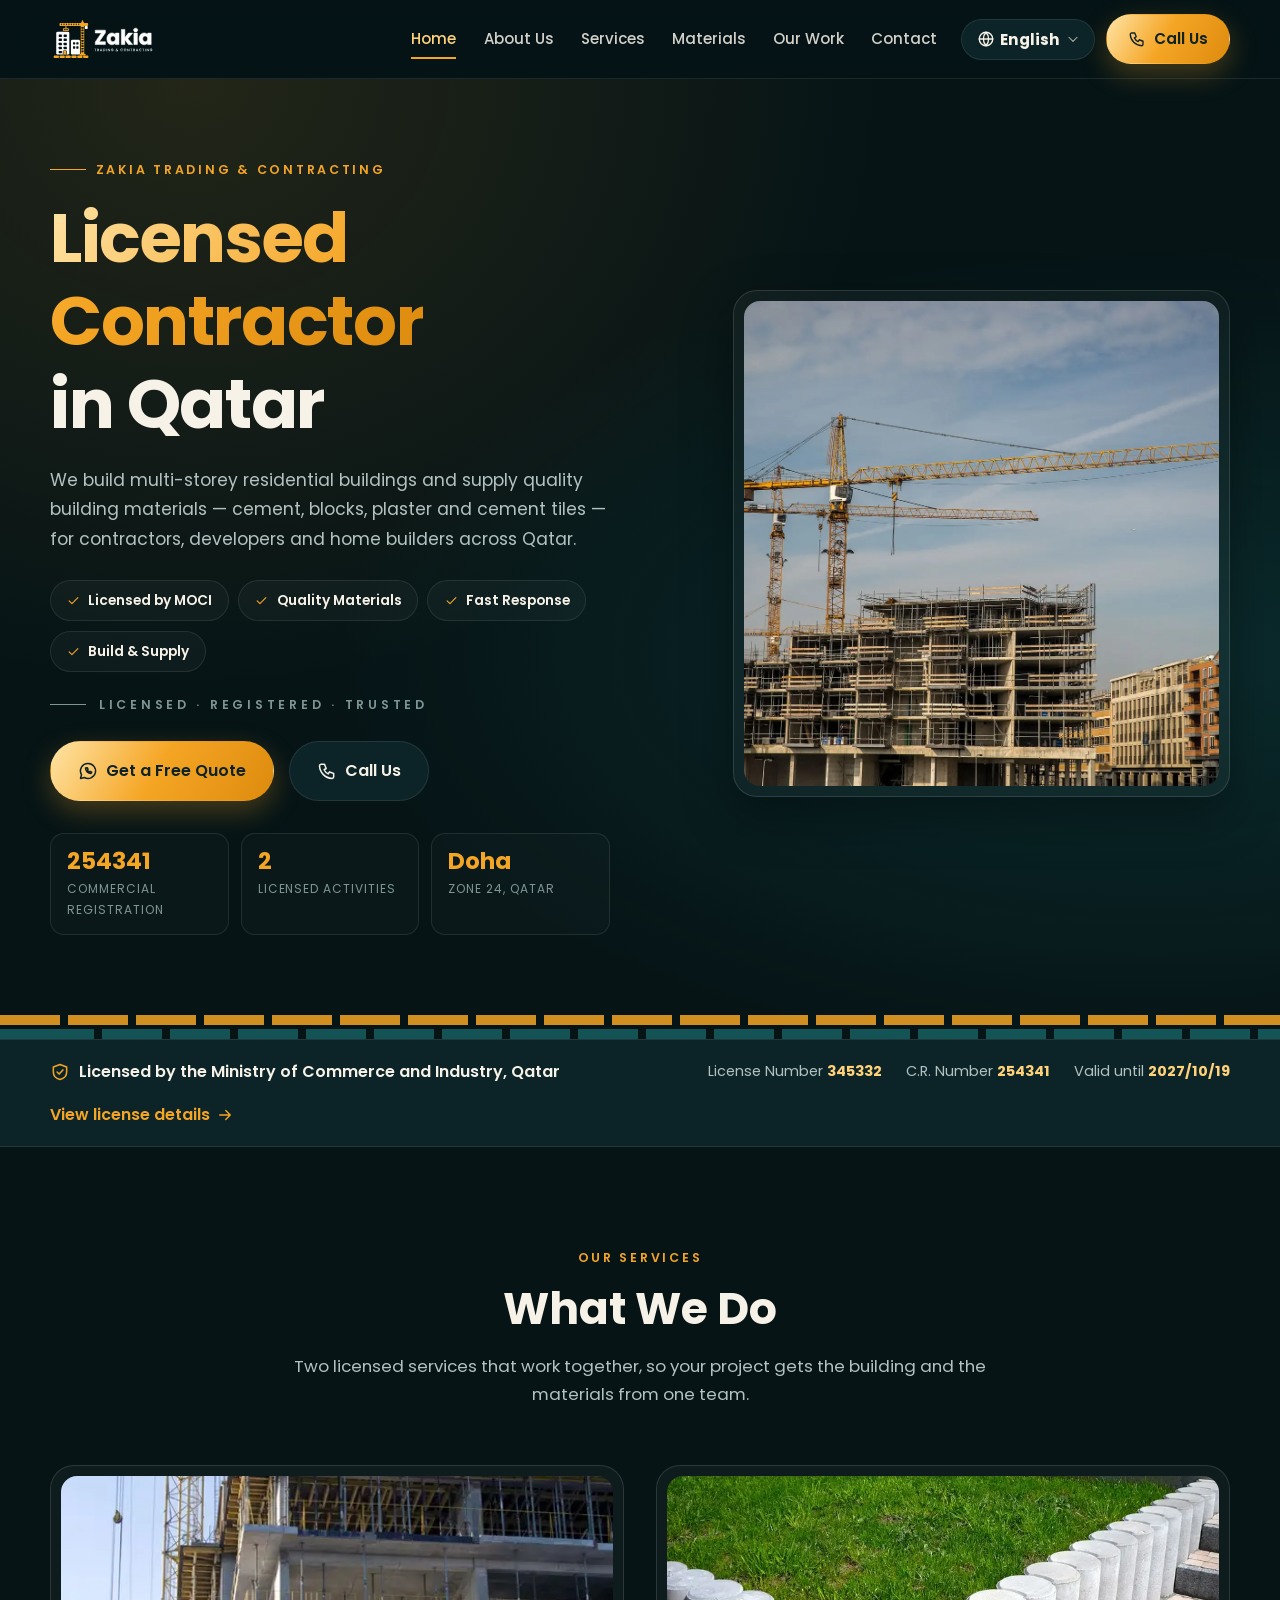
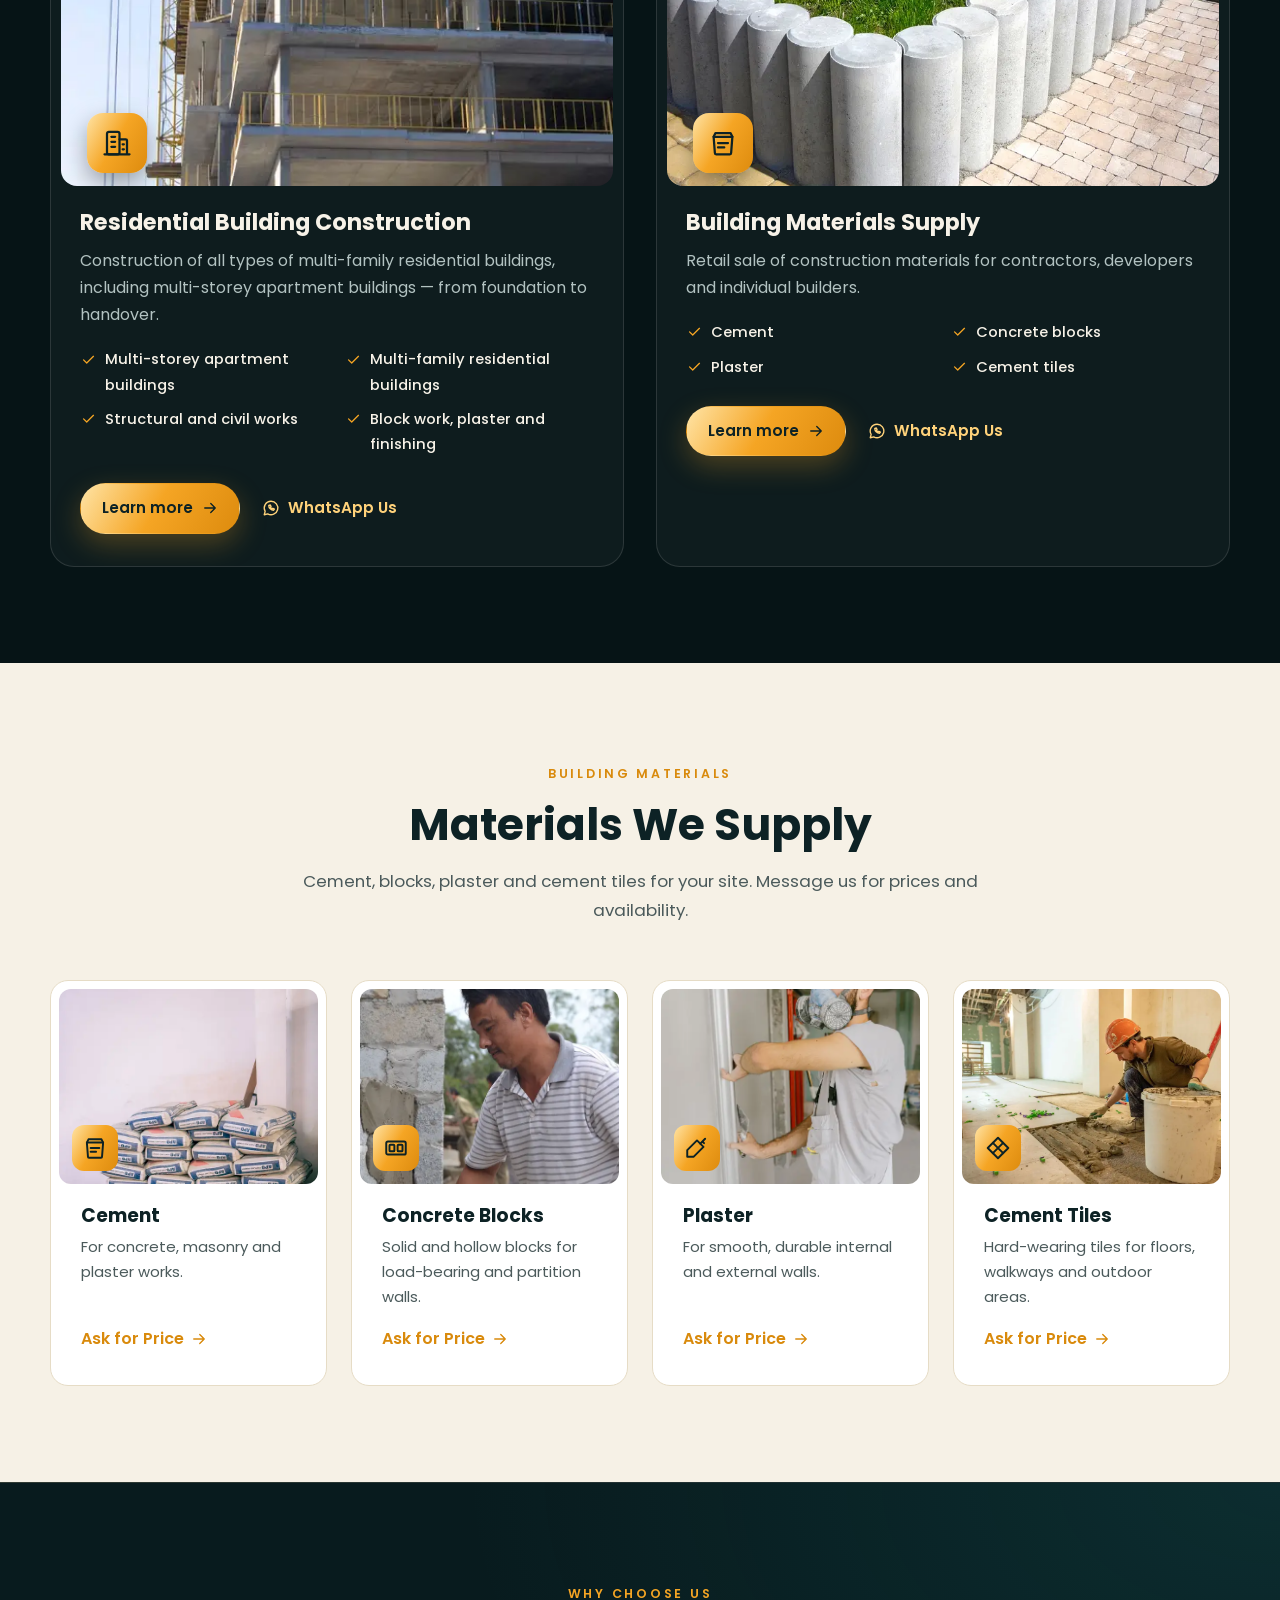
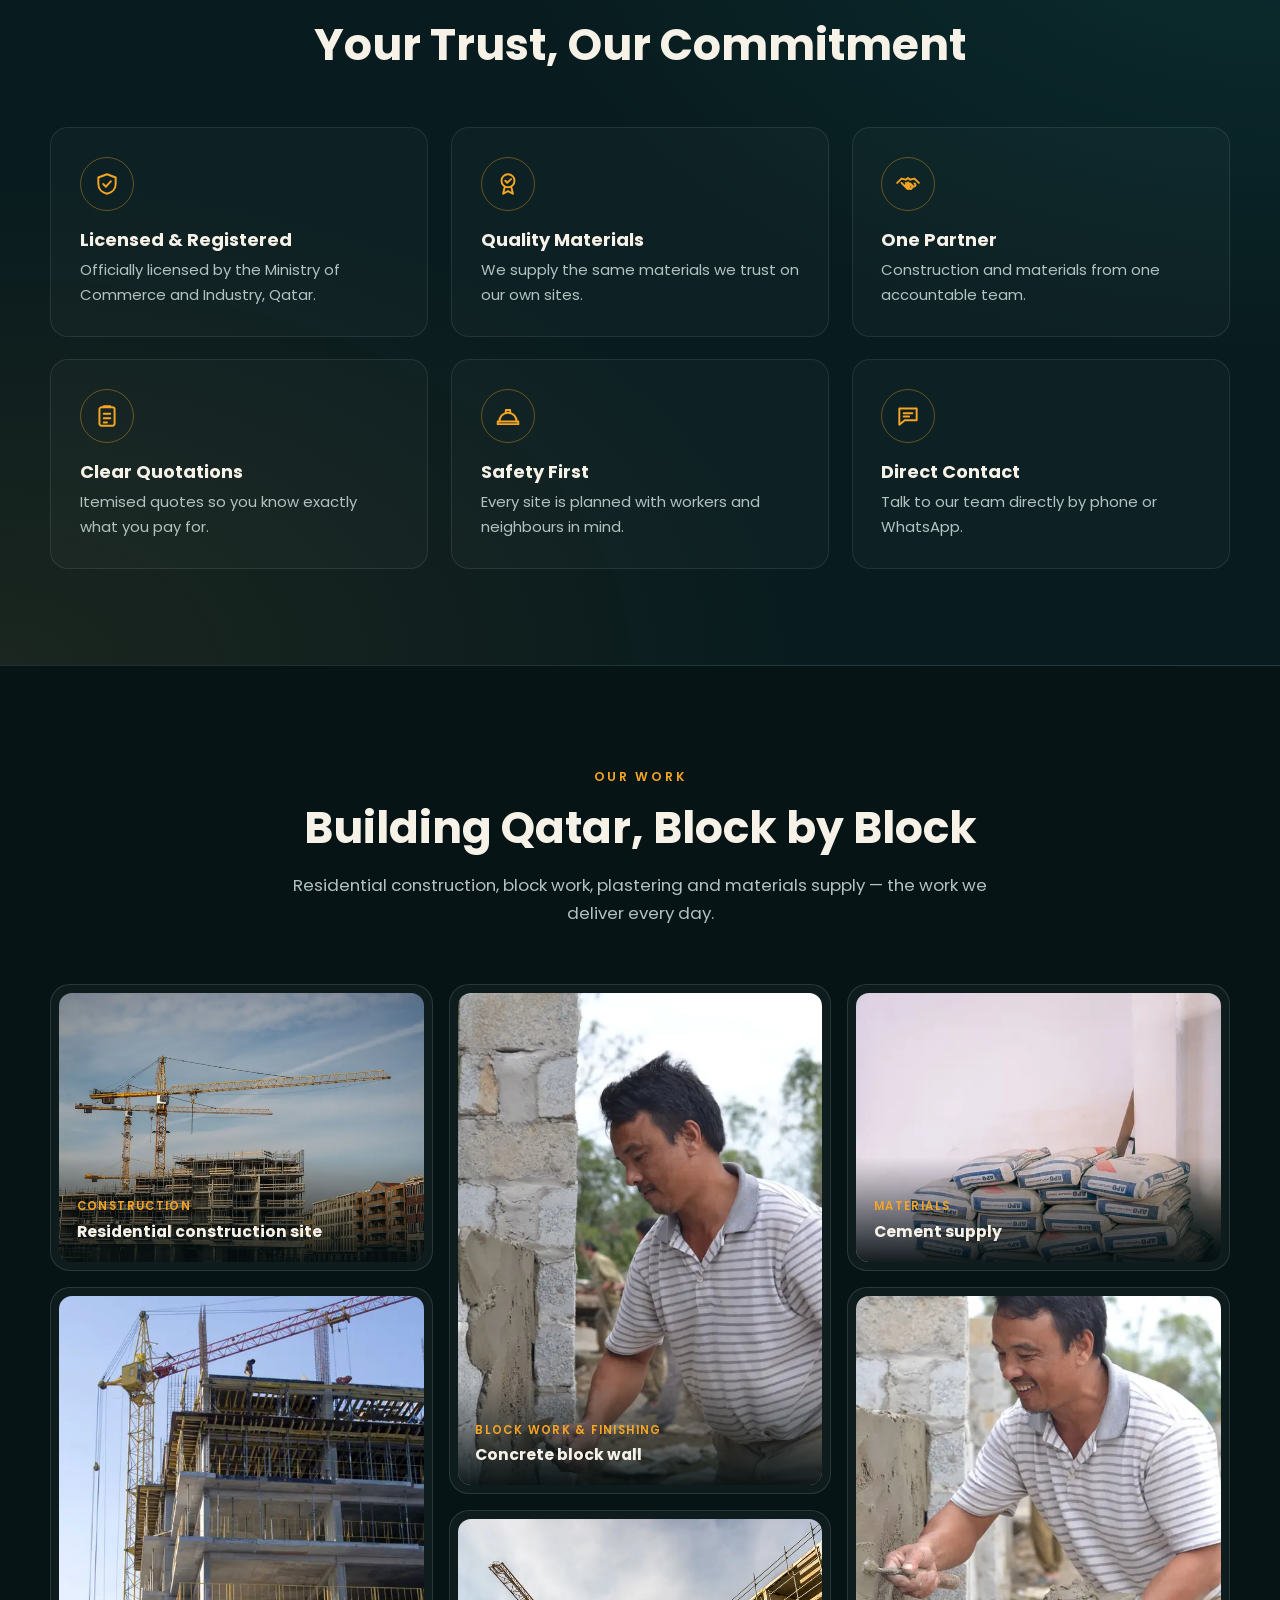
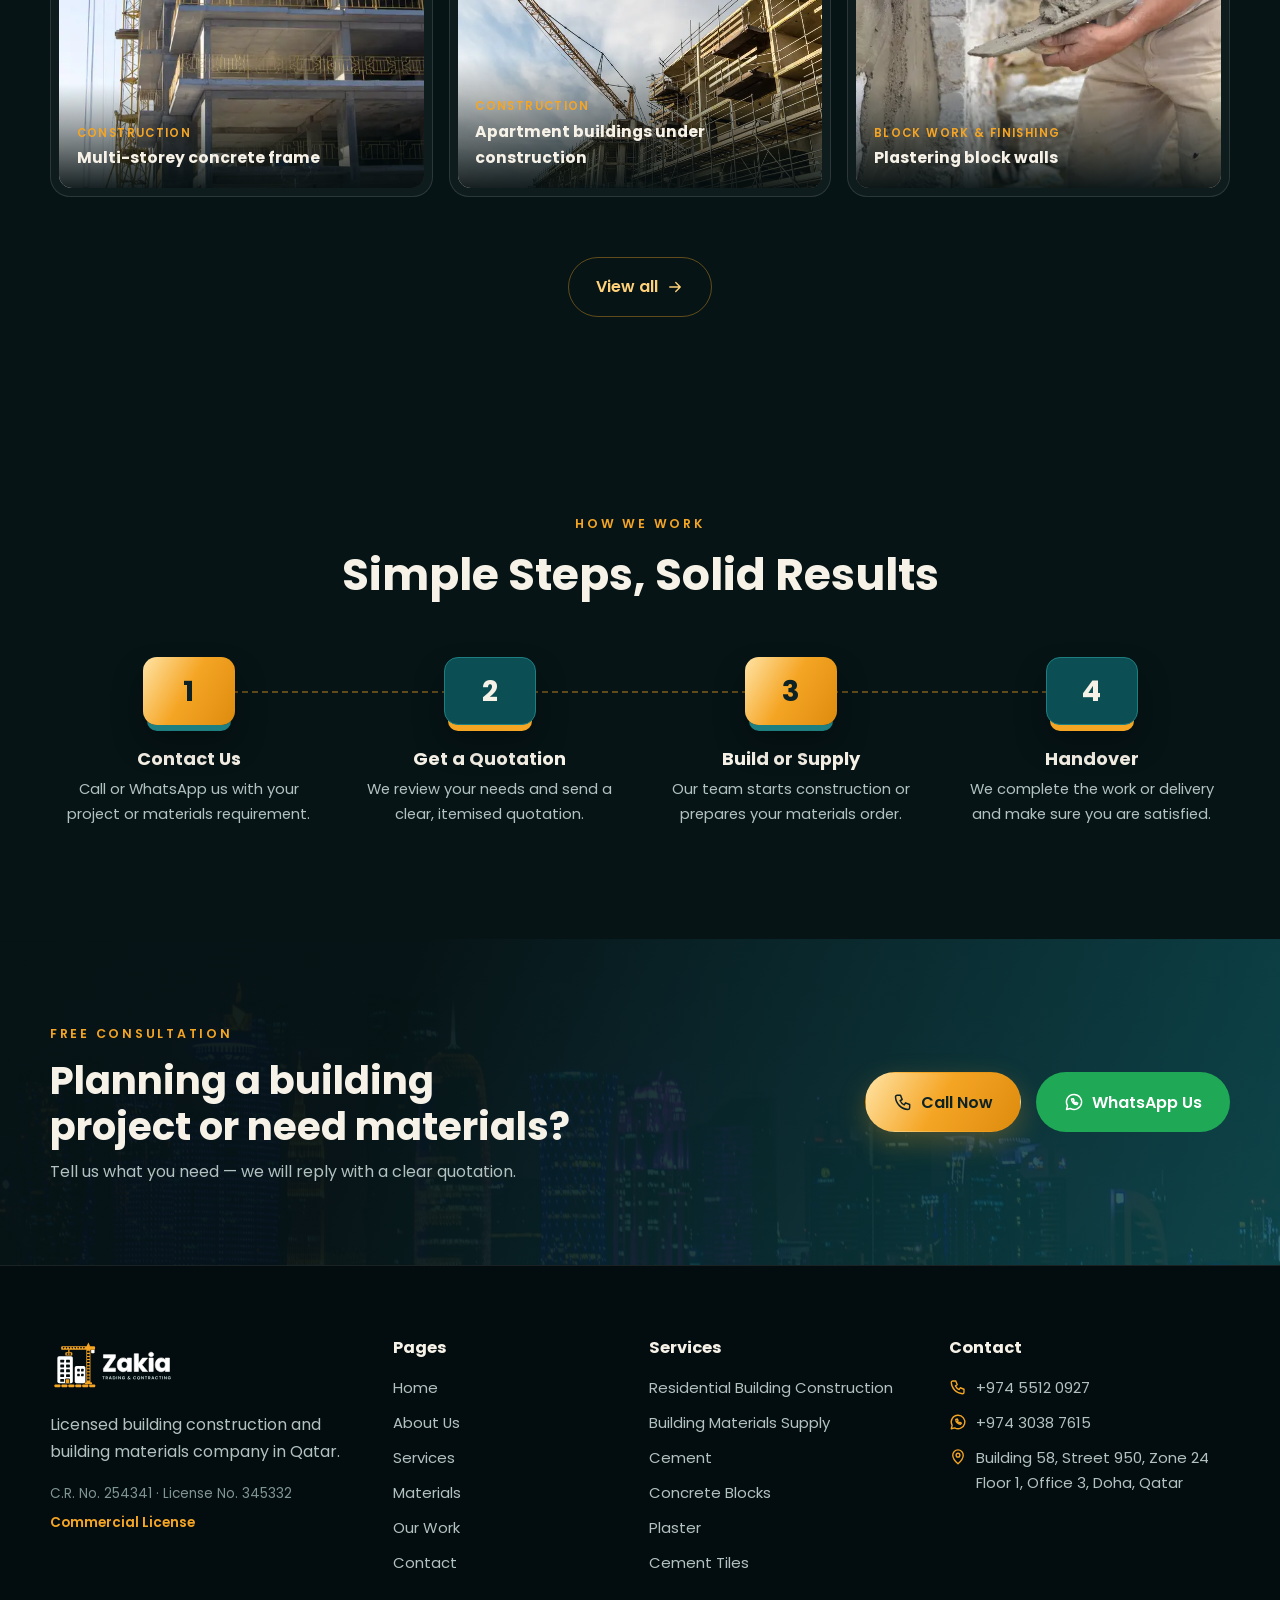
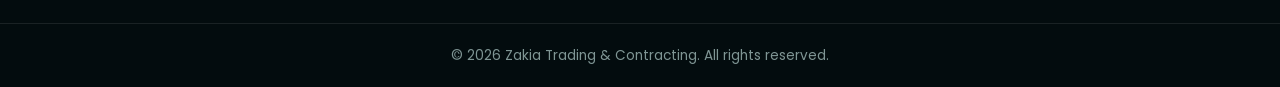
==== commit 372ad113: "Full-bleed phone slider; framed photo cards on desktop Co-Authored-By: Claude Opus 5.5 <noreply@anth" ====
--- a/index.html
+++ b/index.html
@@ -21,8 +21,8 @@
         "address": { "@type": "PostalAddress", "streetAddress": "Building 58, Street 950, Zone 24", "addressLocality": "Doha", "addressCountry": "QA" }
       }
     </script>
-    <script type="module" crossorigin src="./assets/main-ByOEgaLq.js"></script>
-    <link rel="stylesheet" crossorigin href="./assets/main-aVG6ECP9.css">
+    <script type="module" crossorigin src="./assets/main-DGLJoxZ-.js"></script>
+    <link rel="stylesheet" crossorigin href="./assets/main-DPlivhLD.css">
   </head>
   <body>
     <div id="root" data-page="home"></div>
--- a/assets/main-DPlivhLD.css
+++ b/assets/main-DPlivhLD.css
@@ -0,0 +1 @@
+@font-face{font-family:Poppins;font-style:normal;font-display:swap;font-weight:400;src:url(./poppins-latin-ext-400-normal-CIpeJEZw.woff2) format("woff2"),url(./poppins-latin-ext-400-normal-Ce_uWq1Z.woff) format("woff");unicode-range:U+0100-02AF,U+0304,U+0308,U+0329,U+1E00-1E9F,U+1EF2-1EFF,U+2020,U+20A0-20AB,U+20AD-20C0,U+2113,U+2C60-2C7F,U+A720-A7FF}@font-face{font-family:Poppins;font-style:normal;font-display:swap;font-weight:400;src:url(./poppins-latin-400-normal-cpxAROuN.woff2) format("woff2"),url(./poppins-latin-400-normal-BOb3E3N0.woff) format("woff");unicode-range:U+0000-00FF,U+0131,U+0152-0153,U+02BB-02BC,U+02C6,U+02DA,U+02DC,U+0304,U+0308,U+0329,U+2000-206F,U+2074,U+20AC,U+2122,U+2191,U+2193,U+2212,U+2215,U+FEFF,U+FFFD}@font-face{font-family:Poppins;font-style:normal;font-display:swap;font-weight:500;src:url(./poppins-latin-ext-500-normal-H4Q0z8D2.woff2) format("woff2"),url(./poppins-latin-ext-500-normal-Bl1-S02S.woff) format("woff");unicode-range:U+0100-02AF,U+0304,U+0308,U+0329,U+1E00-1E9F,U+1EF2-1EFF,U+2020,U+20A0-20AB,U+20AD-20C0,U+2113,U+2C60-2C7F,U+A720-A7FF}@font-face{font-family:Poppins;font-style:normal;font-display:swap;font-weight:500;src:url(./poppins-latin-500-normal-C8OXljZJ.woff2) format("woff2"),url(./poppins-latin-500-normal-DGXqpDMm.woff) format("woff");unicode-range:U+0000-00FF,U+0131,U+0152-0153,U+02BB-02BC,U+02C6,U+02DA,U+02DC,U+0304,U+0308,U+0329,U+2000-206F,U+2074,U+20AC,U+2122,U+2191,U+2193,U+2212,U+2215,U+FEFF,U+FFFD}@font-face{font-family:Poppins;font-style:normal;font-display:swap;font-weight:600;src:url(./poppins-latin-ext-600-normal-Cn4C8475.woff2) format("woff2"),url(./poppins-latin-ext-600-normal-DB6FJURc.woff) format("woff");unicode-range:U+0100-02AF,U+0304,U+0308,U+0329,U+1E00-1E9F,U+1EF2-1EFF,U+2020,U+20A0-20AB,U+20AD-20C0,U+2113,U+2C60-2C7F,U+A720-A7FF}@font-face{font-family:Poppins;font-style:normal;font-display:swap;font-weight:600;src:url(./poppins-latin-600-normal-zEkxB9Mr.woff2) format("woff2"),url(./poppins-latin-600-normal-BJdTmd5m.woff) format("woff");unicode-range:U+0000-00FF,U+0131,U+0152-0153,U+02BB-02BC,U+02C6,U+02DA,U+02DC,U+0304,U+0308,U+0329,U+2000-206F,U+2074,U+20AC,U+2122,U+2191,U+2193,U+2212,U+2215,U+FEFF,U+FFFD}@font-face{font-family:Poppins;font-style:normal;font-display:swap;font-weight:700;src:url(./poppins-latin-ext-700-normal-DDaViAzG.woff2) format("woff2"),url(./poppins-latin-ext-700-normal-CE2WFKmF.woff) format("woff");unicode-range:U+0100-02AF,U+0304,U+0308,U+0329,U+1E00-1E9F,U+1EF2-1EFF,U+2020,U+20A0-20AB,U+20AD-20C0,U+2113,U+2C60-2C7F,U+A720-A7FF}@font-face{font-family:Poppins;font-style:normal;font-display:swap;font-weight:700;src:url(./poppins-latin-700-normal-Qrb0O0WB.woff2) format("woff2"),url(./poppins-latin-700-normal-BVuQR_eA.woff) format("woff");unicode-range:U+0000-00FF,U+0131,U+0152-0153,U+02BB-02BC,U+02C6,U+02DA,U+02DC,U+0304,U+0308,U+0329,U+2000-206F,U+2074,U+20AC,U+2122,U+2191,U+2193,U+2212,U+2215,U+FEFF,U+FFFD}@font-face{font-family:Tajawal;font-style:normal;font-display:swap;font-weight:400;src:url(./tajawal-arabic-400-normal-CyCXRvzh.woff2) format("woff2"),url(./tajawal-arabic-400-normal-DCQxawbB.woff) format("woff");unicode-range:U+0600-06FF,U+0750-077F,U+0870-088E,U+0890-0891,U+0897-08E1,U+08E3-08FF,U+200C-200E,U+2010-2011,U+204F,U+2E41,U+FB50-FDFF,U+FE70-FE74,U+FE76-FEFC,U+102E0-102FB,U+10E60-10E7E,U+10EC2-10EC4,U+10EFC-10EFF,U+1EE00-1EE03,U+1EE05-1EE1F,U+1EE21-1EE22,U+1EE24,U+1EE27,U+1EE29-1EE32,U+1EE34-1EE37,U+1EE39,U+1EE3B,U+1EE42,U+1EE47,U+1EE49,U+1EE4B,U+1EE4D-1EE4F,U+1EE51-1EE52,U+1EE54,U+1EE57,U+1EE59,U+1EE5B,U+1EE5D,U+1EE5F,U+1EE61-1EE62,U+1EE64,U+1EE67-1EE6A,U+1EE6C-1EE72,U+1EE74-1EE77,U+1EE79-1EE7C,U+1EE7E,U+1EE80-1EE89,U+1EE8B-1EE9B,U+1EEA1-1EEA3,U+1EEA5-1EEA9,U+1EEAB-1EEBB,U+1EEF0-1EEF1}@font-face{font-family:Tajawal;font-style:normal;font-display:swap;font-weight:400;src:url(./tajawal-latin-400-normal-BVNSOH3d.woff2) format("woff2"),url(./tajawal-latin-400-normal-BdYcZznU.woff) format("woff");unicode-range:U+0000-00FF,U+0131,U+0152-0153,U+02BB-02BC,U+02C6,U+02DA,U+02DC,U+0304,U+0308,U+0329,U+2000-206F,U+20AC,U+2122,U+2191,U+2193,U+2212,U+2215,U+FEFF,U+FFFD}@font-face{font-family:Tajawal;font-style:normal;font-display:swap;font-weight:500;src:url(./tajawal-arabic-500-normal-BZ8ojJNu.woff2) format("woff2"),url(./tajawal-arabic-500-normal-CbVEaYEW.woff) format("woff");unicode-range:U+0600-06FF,U+0750-077F,U+0870-088E,U+0890-0891,U+0897-08E1,U+08E3-08FF,U+200C-200E,U+2010-2011,U+204F,U+2E41,U+FB50-FDFF,U+FE70-FE74,U+FE76-FEFC,U+102E0-102FB,U+10E60-10E7E,U+10EC2-10EC4,U+10EFC-10EFF,U+1EE00-1EE03,U+1EE05-1EE1F,U+1EE21-1EE22,U+1EE24,U+1EE27,U+1EE29-1EE32,U+1EE34-1EE37,U+1EE39,U+1EE3B,U+1EE42,U+1EE47,U+1EE49,U+1EE4B,U+1EE4D-1EE4F,U+1EE51-1EE52,U+1EE54,U+1EE57,U+1EE59,U+1EE5B,U+1EE5D,U+1EE5F,U+1EE61-1EE62,U+1EE64,U+1EE67-1EE6A,U+1EE6C-1EE72,U+1EE74-1EE77,U+1EE79-1EE7C,U+1EE7E,U+1EE80-1EE89,U+1EE8B-1EE9B,U+1EEA1-1EEA3,U+1EEA5-1EEA9,U+1EEAB-1EEBB,U+1EEF0-1EEF1}@font-face{font-family:Tajawal;font-style:normal;font-display:swap;font-weight:500;src:url(./tajawal-latin-500-normal-CoYeBiSI.woff2) format("woff2"),url(./tajawal-latin-500-normal-DU9v6xgj.woff) format("woff");unicode-range:U+0000-00FF,U+0131,U+0152-0153,U+02BB-02BC,U+02C6,U+02DA,U+02DC,U+0304,U+0308,U+0329,U+2000-206F,U+20AC,U+2122,U+2191,U+2193,U+2212,U+2215,U+FEFF,U+FFFD}@font-face{font-family:Tajawal;font-style:normal;font-display:swap;font-weight:700;src:url(./tajawal-arabic-700-normal-D2-eand5.woff2) format("woff2"),url(./tajawal-arabic-700-normal-9L7Zusdl.woff) format("woff");unicode-range:U+0600-06FF,U+0750-077F,U+0870-088E,U+0890-0891,U+0897-08E1,U+08E3-08FF,U+200C-200E,U+2010-2011,U+204F,U+2E41,U+FB50-FDFF,U+FE70-FE74,U+FE76-FEFC,U+102E0-102FB,U+10E60-10E7E,U+10EC2-10EC4,U+10EFC-10EFF,U+1EE00-1EE03,U+1EE05-1EE1F,U+1EE21-1EE22,U+1EE24,U+1EE27,U+1EE29-1EE32,U+1EE34-1EE37,U+1EE39,U+1EE3B,U+1EE42,U+1EE47,U+1EE49,U+1EE4B,U+1EE4D-1EE4F,U+1EE51-1EE52,U+1EE54,U+1EE57,U+1EE59,U+1EE5B,U+1EE5D,U+1EE5F,U+1EE61-1EE62,U+1EE64,U+1EE67-1EE6A,U+1EE6C-1EE72,U+1EE74-1EE77,U+1EE79-1EE7C,U+1EE7E,U+1EE80-1EE89,U+1EE8B-1EE9B,U+1EEA1-1EEA3,U+1EEA5-1EEA9,U+1EEAB-1EEBB,U+1EEF0-1EEF1}@font-face{font-family:Tajawal;font-style:normal;font-display:swap;font-weight:700;src:url(./tajawal-latin-700-normal-BypgxfGb.woff2) format("woff2"),url(./tajawal-latin-700-normal-CV3bxpHe.woff) format("woff");unicode-range:U+0000-00FF,U+0131,U+0152-0153,U+02BB-02BC,U+02C6,U+02DA,U+02DC,U+0304,U+0308,U+0329,U+2000-206F,U+20AC,U+2122,U+2191,U+2193,U+2212,U+2215,U+FEFF,U+FFFD}:root{--bg: #061416;--bg-2: #081b1e;--surface: #0c2427;--surface-2: #112e32;--field: #0a1d20;--line: rgba(255, 255, 255, .09);--line-gold: rgba(245, 165, 36, .38);--gold: #f5a524;--gold-soft: #ffd27a;--gold-deep: #d98a0c;--gold-grad: linear-gradient(120deg, #ffe4a6 0%, #f5a524 48%, #dd8b0e 100%);--heading: #f7f2e8;--text: #b2c2c1;--muted: #7f9594;--teal: #0b4f55;--teal-bright: #1d7f80;--cream: #f6f1e6;--cream-line: #e6dcc6;--ink: #0d2225;--ink-text: #4b5a5b;--white: #ffffff;--wa: #1fa855;--radius: 18px;--shadow: 0 18px 50px rgba(0, 0, 0, .35);--header-h: 78px;--font: "Poppins", system-ui, -apple-system, "Segoe UI", sans-serif;color-scheme:dark}:root[lang=ar]{--font: "Poppins", "Tajawal", system-ui, sans-serif}*,*:before,*:after{box-sizing:border-box}html{scroll-behavior:smooth;scroll-padding-top:calc(var(--header-h) + 12px)}body{margin:0;font-family:var(--font);color:var(--text);background:var(--bg);line-height:1.7;-webkit-font-smoothing:antialiased;overflow-x:hidden}:root[lang=ar] body{font-size:1.06rem}body:before{content:"";position:fixed;inset:0 0 auto;height:env(safe-area-inset-top,0px);z-index:51;background:var(--bg)}h1,h2,h3,h4{color:var(--heading);line-height:1.2;margin:0;text-wrap:balance}p{margin:0 0 1rem}a{color:inherit;text-decoration:none}img{max-width:100%;height:auto;display:block}:focus-visible{outline:2px solid var(--gold);outline-offset:3px}.container{width:100%;max-width:1220px;margin-inline:auto;padding-left:max(20px,env(safe-area-inset-left,0px));padding-right:max(20px,env(safe-area-inset-right,0px))}[dir=rtl] .flip-rtl{transform:scaleX(-1)}.flip-180{transform:rotate(180deg)}[dir=rtl] .flip-180.flip-rtl{transform:none}.gold-text{background:var(--gold-grad);-webkit-background-clip:text;background-clip:text;color:transparent}.btn{display:inline-flex;align-items:center;justify-content:center;gap:.5rem;padding:.72rem 1.3rem;border-radius:999px;font-weight:600;font-size:.95rem;border:1.5px solid transparent;cursor:pointer;transition:transform .2s ease,background-color .2s ease,box-shadow .2s ease,color .2s ease,border-color .2s ease;white-space:nowrap;font-family:inherit}.btn:hover{transform:translateY(-2px)}.btn-lg{padding:.95rem 1.7rem;font-size:1rem}.btn-block{width:100%}.btn-gold{background:var(--gold-grad);color:var(--ink);box-shadow:0 10px 28px #f5a52447}.btn-gold:hover{box-shadow:0 14px 34px #f5a5246b}.btn-dark{background:var(--surface);border-color:var(--line);color:var(--heading)}.btn-dark:hover{border-color:var(--line-gold)}.btn-outline-gold{border-color:var(--line-gold);color:var(--gold-soft)}.btn-outline-gold:hover{background:var(--gold);color:var(--ink)}.btn-ghost{color:var(--gold-soft);padding-inline:.8rem}.btn-ghost:hover{color:var(--white)}.btn-wa{background:var(--wa);color:var(--white)}.eyebrow{display:inline-flex;align-items:center;gap:.6rem;font-size:.78rem;font-weight:600;letter-spacing:.22em;text-transform:uppercase;color:var(--gold)}.eyebrow-line:before{content:"";width:36px;height:1.5px;background:var(--gold)}[dir=rtl] .eyebrow,[dir=rtl] .trust-line{letter-spacing:0;font-size:.95rem}.tag{display:inline-block;font-size:.78rem;font-weight:600;color:var(--gold-soft);border:1px solid var(--line-gold);border-radius:999px;padding:.25rem .8rem;margin-bottom:1rem}.reveal{transition:opacity .7s ease,transform .7s ease}.reveal.is-pending{opacity:0;transform:translateY(26px)}@media (prefers-reduced-motion: reduce){html{scroll-behavior:auto}.reveal,.reveal.is-pending{opacity:1;transform:none;transition:none}}.site-header{position:sticky;top:env(safe-area-inset-top,0px);z-index:50;background:#061416d1;-webkit-backdrop-filter:blur(14px);backdrop-filter:blur(14px);border-bottom:1px solid var(--line);transition:background-color .25s ease}.site-header.is-scrolled{background:#061416f5}.header-inner{height:var(--header-h);display:flex;align-items:center;gap:1.5rem}.brand img{height:46px;width:auto}.main-nav{display:flex;gap:1.7rem;margin-inline-start:auto}.main-nav a:not(.btn){font-weight:500;font-size:.94rem;color:var(--heading);position:relative;padding-block:.3rem;opacity:.85}.main-nav a:not(.btn):hover,.main-nav a.is-active{opacity:1;color:var(--gold-soft)}.main-nav a:not(.btn):after{content:"";position:absolute;inset-inline-start:0;bottom:-2px;width:0;height:2px;background:var(--gold);transition:width .25s ease}.main-nav a:not(.btn):hover:after,.main-nav a.is-active:after{width:100%}.nav-call-mobile{display:none!important}.header-actions{display:flex;align-items:center;gap:.7rem}.lang-toggle{display:inline-flex;align-items:center;gap:.35rem;background:var(--surface);border:1px solid var(--line);color:var(--heading);border-radius:999px;padding:.5rem .9rem;font-family:Poppins,Tajawal,sans-serif;font-weight:700;font-size:.95rem;cursor:pointer}.lang-toggle:hover{border-color:var(--line-gold)}.menu-toggle{display:none;background:none;border:0;color:var(--heading);cursor:pointer;padding:.4rem}.hero{position:relative;padding:4.5rem 0 6.5rem;background:radial-gradient(ellipse at 15% 0%,rgba(245,165,36,.12),transparent 45%),radial-gradient(ellipse at 90% 60%,rgba(29,127,128,.22),transparent 50%),var(--bg);overflow:hidden}.hero-grid{display:grid;grid-template-columns:1.08fr 1fr;gap:3.5rem;align-items:center}.hero h1{font-size:clamp(2.5rem,5.4vw,4.3rem);font-weight:700;margin:1.1rem 0 1.3rem;letter-spacing:-.02em}[dir=rtl] .hero h1{letter-spacing:0;line-height:1.3}.hero-accent{display:block}.hero-text{font-size:1.08rem;max-width:58ch}.chip-row{list-style:none;padding:0;margin:1.6rem 0 1.4rem;display:flex;flex-wrap:wrap;gap:.6rem}.chip-row li{display:inline-flex;align-items:center;gap:.45rem;font-size:.86rem;font-weight:600;color:var(--heading);padding:.5rem .95rem;border-radius:999px;background:#ffffff08;border:1px solid var(--line)}.chip-row svg{color:var(--gold)}.trust-line{display:flex;align-items:center;gap:.8rem;font-size:.78rem;font-weight:600;letter-spacing:.3em;text-transform:uppercase;color:var(--muted)}.trust-line:before{content:"";width:36px;height:1px;background:var(--muted)}.hero-ctas{display:flex;flex-wrap:wrap;gap:.9rem;margin:1.6rem 0 2rem}.hero-facts{display:grid;grid-template-columns:repeat(3,minmax(0,1fr));gap:.75rem;margin:0;max-width:560px}.hero-facts div{border:1px solid var(--line);background:#ffffff05;border-radius:14px;padding:.9rem 1rem}.hero-facts dt{font-size:1.45rem;font-weight:700;color:var(--gold);line-height:1.2;font-variant-numeric:tabular-nums}.hero-facts dd{margin:.2rem 0 0;font-size:.75rem;color:var(--muted);text-transform:uppercase;letter-spacing:.08em}[dir=rtl] .hero-facts dd{letter-spacing:0;font-size:.85rem}.hero-visual{position:relative;padding-bottom:2rem}.photo-frame{border-radius:24px;padding:8px;background:linear-gradient(160deg,#f5a52459,#ffffff0a 40%,#1d7f8040);box-shadow:var(--shadow)}.photo-frame img{width:100%;height:100%;object-fit:cover;border-radius:18px}.hero-visual>.photo-frame:first-child{aspect-ratio:4 / 4.4;max-width:100%;margin-inline-start:12%}.photo-frame-sm{position:absolute;width:40%;aspect-ratio:3 / 4;bottom:0;inset-inline-start:0;border-radius:20px;padding:6px}.photo-frame-sm img{border-radius:15px}.float-badge{position:absolute;top:7%;inset-inline-end:-3%;display:flex;align-items:center;gap:.75rem;background:#081b1eeb;-webkit-backdrop-filter:blur(8px);backdrop-filter:blur(8px);border:1px solid var(--line-gold);padding:.8rem 1.1rem;border-radius:16px;box-shadow:var(--shadow);animation:float 5s ease-in-out infinite}.float-badge strong{display:block;color:var(--heading);font-size:.92rem}.float-badge span:not(.badge-icon){font-size:.8rem;color:var(--muted)}.badge-icon{display:grid;place-items:center;width:42px;height:42px;border-radius:12px;background:var(--gold-grad);color:var(--ink);flex-shrink:0}@keyframes float{50%{transform:translateY(-10px)}}@media (prefers-reduced-motion: reduce){.float-badge{animation:none}}.hero-slider{display:none;position:relative;height:min(78svh,660px);min-height:480px;overflow:hidden;background:var(--bg)}.slide{position:absolute;top:0;right:0;bottom:0;left:0;opacity:0;transition:opacity .9s ease}.slide.is-active{opacity:1}.slide img{width:100%;height:100%;object-fit:cover;transform:scale(1.08);transition:transform 6s ease-out}.slide.is-active img{transform:scale(1)}.slide:after{content:"";position:absolute;top:0;right:0;bottom:0;left:0;background:linear-gradient(180deg,rgba(6,20,22,.25) 0%,rgba(6,20,22,.45) 40%,rgba(6,20,22,.94) 82%,var(--bg) 100%)}.slide-content{position:absolute;z-index:2;inset:auto 0 0;padding:0 max(16px,env(safe-area-inset-right,0px)) 8.6rem max(16px,env(safe-area-inset-left,0px));transform:translateY(14px);transition:transform .9s ease}.slide.is-active .slide-content{transform:none}.slide-title{font-size:clamp(2rem,8.6vw,2.8rem);margin:.6rem 0 .5rem;letter-spacing:-.01em}[dir=rtl] .slide-title{letter-spacing:0;line-height:1.3}.slide-title .gold-text{display:block}.slide-content p{margin:0;color:#dbe5e4;font-size:1rem;max-width:34ch}.slider-ui{position:absolute;z-index:3;inset:auto 0 0;padding:0 max(16px,env(safe-area-inset-right,0px)) 1.2rem max(16px,env(safe-area-inset-left,0px));display:grid;gap:1rem}.slider-ctas{display:grid;grid-template-columns:minmax(0,1.45fr) minmax(0,1fr);gap:.6rem}.slider-ctas .btn{min-width:0;padding:.75rem .6rem;font-size:.9rem;white-space:normal;line-height:1.25;text-align:center}.slider-dots{display:flex;justify-content:center;gap:.5rem}.slider-dots button{width:22px;height:6px;padding:0;border:0;border-radius:3px;background:#ffffff4d;cursor:pointer;transition:width .3s ease,background-color .3s ease}.slider-dots button.is-active{width:40px;background:var(--gold)}@media (prefers-reduced-motion: reduce){.slide,.slide img,.slide-content{transition:none}}.brick-strip{position:absolute;inset-inline:0;bottom:14px;height:10px;background:repeating-linear-gradient(90deg,var(--gold) 0 60px,transparent 60px 68px);opacity:.85}.brick-strip:after{content:"";position:absolute;inset-inline:0;top:14px;height:10px;background:repeating-linear-gradient(90deg,var(--teal-bright) 0 60px,transparent 60px 68px);background-position:34px 0;opacity:.7}.page-hero{position:relative;background-size:cover;background-position:center;padding:6.5rem 0 7rem;isolation:isolate}.page-hero:before{content:"";position:absolute;top:0;right:0;bottom:0;left:0;z-index:-1;background:linear-gradient(90deg,#061416f5,#061416c7 55%,#0614168c),radial-gradient(ellipse at 10% 100%,rgba(245,165,36,.18),transparent 50%)}[dir=rtl] .page-hero:before{background:linear-gradient(270deg,#061416f5,#061416c7 55%,#0614168c),radial-gradient(ellipse at 90% 100%,rgba(245,165,36,.18),transparent 50%)}.page-hero-inner{max-width:1220px}.page-hero h1{font-size:clamp(2.2rem,4.6vw,3.5rem);margin:1rem 0 .8rem;max-width:18ch}.page-hero p{font-size:1.1rem;max-width:55ch;color:#d2dcdb;margin:0}.breadcrumb{display:flex;align-items:center;gap:.5rem;font-size:.88rem;color:var(--muted)}.breadcrumb a:hover{color:var(--gold-soft)}.breadcrumb [aria-current]{color:var(--gold);font-weight:600}.section{padding-block:6rem}.section-dark{background:radial-gradient(ellipse at 100% 0%,rgba(29,127,128,.18),transparent 45%),radial-gradient(ellipse at 0% 100%,rgba(245,165,36,.08),transparent 45%),var(--bg-2);border-block:1px solid var(--line)}.section-cream{background:var(--cream);color:var(--ink-text)}.section-cream h2,.section-cream h3{color:var(--ink)}.section-cream .eyebrow{color:var(--gold-deep)}.section-heading{max-width:700px;margin:0 auto 3.5rem;text-align:center}.section-heading.align-start{margin-inline:0;text-align:start}.section-heading h2{font-size:clamp(1.9rem,3.6vw,2.75rem);margin:.8rem 0 1rem}.section-heading p{font-size:1.05rem;margin:0}.center-action{display:flex;justify-content:center;margin-top:2.75rem}.check-list{list-style:none;padding:0;margin:1.2rem 0 1.6rem;display:grid;grid-template-columns:repeat(2,minmax(0,1fr));gap:.6rem 1rem}.check-list li{display:flex;align-items:flex-start;gap:.5rem;color:var(--heading);font-weight:500;font-size:.92rem}.section-cream .check-list li{color:var(--ink)}.check-list svg{color:var(--gold);flex-shrink:0;margin-top:.2rem}.card-actions{display:flex;flex-wrap:wrap;gap:.5rem;align-items:center}.link-arrow{display:inline-flex;align-items:center;gap:.35rem;font-weight:600;color:var(--gold);font-style:normal}.section-cream .link-arrow{color:var(--gold-deep)}.link-arrow:hover{gap:.6rem}.service-grid{display:grid;grid-template-columns:repeat(2,minmax(0,1fr));gap:2rem}.service-card{background:var(--surface);border:1px solid var(--line);border-radius:24px;overflow:hidden;transition:transform .3s ease,border-color .3s ease,box-shadow .3s ease}.service-card:hover{transform:translateY(-6px);border-color:var(--line-gold);box-shadow:var(--shadow)}.service-photo{position:relative;aspect-ratio:16 / 9;max-width:100%}.service-photo img{width:100%;height:100%;object-fit:cover;transition:transform .6s ease}.service-card:hover .service-photo img{transform:scale(1.05)}.service-photo{overflow:hidden}.service-photo:after{content:"";position:absolute;top:40%;right:0;bottom:0;left:0;background:linear-gradient(transparent,var(--surface))}.service-icon{position:absolute;z-index:1;bottom:1rem;inset-inline-start:1.6rem;display:grid;place-items:center;width:60px;height:60px;border-radius:16px;background:var(--gold-grad);color:var(--ink);box-shadow:0 10px 24px #00000059}.service-body{padding:1.4rem 1.8rem 2rem}.service-body h3{font-size:1.4rem;margin-bottom:.7rem}.feature-rows{display:grid;gap:5rem}.feature-row{display:grid;grid-template-columns:1fr 1fr;gap:3.5rem;align-items:center}.feature-row.is-flipped .feature-media{order:2}.feature-media{aspect-ratio:4 / 3.2;max-width:100%}.feature-copy h2{font-size:clamp(1.7rem,3vw,2.3rem);margin-bottom:1rem}.lead{color:var(--heading);font-size:1.08rem}.material-grid{display:grid;grid-template-columns:repeat(4,minmax(0,1fr));gap:1.5rem}.material-grid.is-detailed{grid-template-columns:repeat(2,minmax(0,1fr));gap:2rem}.material-card{background:var(--surface);border:1px solid var(--line);border-radius:var(--radius);overflow:hidden;display:flex;flex-direction:column;transition:transform .3s ease,box-shadow .3s ease,border-color .3s ease}.section-cream .material-card{background:var(--white);border-color:var(--cream-line)}.material-card:hover{transform:translateY(-6px);box-shadow:0 18px 40px #0d22252e;border-color:var(--line-gold)}.material-photo{position:relative;aspect-ratio:4 / 3;max-width:100%;overflow:hidden}.is-detailed .material-photo{aspect-ratio:16 / 9}.material-photo img{width:100%;height:100%;object-fit:cover;transition:transform .6s ease}.material-card:hover .material-photo img{transform:scale(1.06)}.material-icon{position:absolute;bottom:.8rem;inset-inline-start:.8rem;display:grid;place-items:center;width:46px;height:46px;border-radius:12px;background:var(--gold-grad);color:var(--ink)}.material-body{padding:1.3rem 1.4rem 1.5rem;display:flex;flex-direction:column;flex:1}.material-body h3{font-size:1.18rem;margin-bottom:.4rem}.material-body>p{font-size:.93rem;flex:1}.is-detailed .material-body h3{font-size:1.45rem}.is-detailed .material-body>p{flex:0}.why-grid{display:grid;grid-template-columns:repeat(3,minmax(0,1fr));gap:1.4rem}.why-card{background:#ffffff06;border:1px solid var(--line);border-radius:var(--radius);padding:1.8rem;transition:border-color .3s ease,background-color .3s ease}.why-card:hover{border-color:var(--line-gold);background:#f5a5240a}.why-icon{display:grid;place-items:center;width:54px;height:54px;border-radius:50%;border:1px solid var(--line-gold);color:var(--gold);margin-bottom:1.1rem}.why-card h3{font-size:1.12rem;margin-bottom:.4rem}.why-card p{font-size:.93rem;margin:0}.filter-row{display:flex;flex-wrap:wrap;justify-content:center;gap:.6rem;margin-bottom:2.25rem}.filter-row button{font:inherit;font-size:.9rem;font-weight:600;padding:.55rem 1.2rem;border-radius:999px;border:1px solid var(--line);background:var(--surface);color:var(--heading);cursor:pointer}.filter-row button.is-active{background:var(--gold-grad);color:var(--ink);border-color:transparent}.work-grid{columns:3;column-gap:1rem}.work-item{break-inside:avoid;margin-bottom:1rem;aspect-ratio:4 / 3;max-width:100%}.work-item.is-tall{aspect-ratio:3 / 4}.work-item button{position:relative;display:block;width:100%;height:100%;padding:0;border:0;border-radius:var(--radius);overflow:hidden;cursor:zoom-in;background:var(--surface);text-align:start;font:inherit}.work-item img{width:100%;height:100%;object-fit:cover;transition:transform .6s ease}.work-item button:hover img{transform:scale(1.06)}.work-caption{position:absolute;inset:auto 0 0;padding:2.5rem 1.1rem 1rem;background:linear-gradient(transparent,#040e10eb);display:grid;gap:.15rem}.work-caption strong{color:var(--heading);font-size:.98rem}.work-cat{font-size:.72rem;font-weight:600;letter-spacing:.12em;text-transform:uppercase;color:var(--gold)}[dir=rtl] .work-cat{letter-spacing:0;font-size:.82rem}.lightbox{position:fixed;top:0;right:0;bottom:0;left:0;z-index:100;background:#020809f0;display:grid;place-items:center;padding:max(16px,env(safe-area-inset-top,0px)) max(16px,env(safe-area-inset-right,0px)) max(16px,env(safe-area-inset-bottom,0px)) max(16px,env(safe-area-inset-left,0px))}.lightbox figure{margin:0;max-width:min(1200px,100%)}.lightbox img{max-height:80vh;width:auto;margin-inline:auto;border-radius:14px}.lightbox figcaption{text-align:center;color:var(--heading);margin-top:.9rem;font-weight:600}.lb-btn{position:absolute;display:grid;place-items:center;width:48px;height:48px;border-radius:50%;border:1px solid var(--line);background:#0c2427e6;color:var(--heading);cursor:pointer}.lb-btn:hover{border-color:var(--gold);color:var(--gold)}.lb-close{top:calc(16px + env(safe-area-inset-top,0px));inset-inline-end:16px}.lb-prev,.lb-next{top:50%;translate:0 -50%}.lb-prev{inset-inline-start:16px}.lb-next{inset-inline-end:16px}.about-grid{display:grid;grid-template-columns:1fr 1.05fr;gap:4rem;align-items:center}.about-media{position:relative;padding-bottom:3rem}.about-main{aspect-ratio:4 / 4.6;max-width:100%;width:82%}.about-sub{position:absolute;width:52%;aspect-ratio:4 / 3;bottom:0;inset-inline-end:0}.about-copy h2{font-size:clamp(1.9rem,3.6vw,2.6rem);margin:.8rem 0 1.2rem}.fact-grid{display:grid;grid-template-columns:repeat(2,minmax(0,1fr));gap:.9rem;margin:1.8rem 0}.fact-grid div{border-inline-start:3px solid var(--gold);background:var(--surface);padding:.85rem 1.1rem;border-radius:10px}.fact-grid dt{font-size:.8rem;color:var(--muted)}.fact-grid dd{margin:.15rem 0 0;font-weight:700;color:var(--heading);font-size:1.05rem;font-variant-numeric:tabular-nums}.mission{margin:0;padding:1.3rem 1.5rem;border-radius:var(--radius);border:1px solid var(--line-gold);background:#f5a5240d}.mission strong{color:var(--gold);display:block;margin-bottom:.3rem}.mission p{margin:0;color:var(--heading)}.license-doc{max-width:920px;margin-inline:auto;background:var(--cream);color:var(--ink-text);border-radius:22px;padding:2.25rem;box-shadow:var(--shadow);border-top:6px solid var(--gold)}.license-head{display:flex;align-items:center;gap:1rem;flex-wrap:wrap;padding-bottom:1.25rem;border-bottom:1px solid var(--cream-line)}.license-head strong{display:block;color:var(--ink);font-size:1.05rem}.license-head span{font-size:.88rem}.license-seal{display:grid;place-items:center;width:56px;height:56px;border-radius:50%;background:var(--teal);color:var(--gold-soft);flex-shrink:0}.license-valid{margin-inline-start:auto;display:inline-flex;align-items:center;gap:.4rem;padding:.4rem .9rem;border-radius:999px;background:#1fa8551f;color:#157a3e;font-weight:600}.license-title{color:var(--ink);text-align:center;font-size:1.4rem;margin:1.5rem 0 1.25rem}.license-fields,.license-address{margin:0;display:grid;gap:.6rem 1.5rem}.license-fields{grid-template-columns:repeat(2,minmax(0,1fr))}.license-fields div{display:flex;justify-content:space-between;gap:1rem;padding:.65rem .9rem;background:var(--white);border-radius:10px;border:1px solid var(--cream-line)}.license-fields div:first-child{grid-column:1 / -1}.license-fields dt{font-size:.88rem}.license-fields dd{margin:0;font-weight:700;color:var(--ink);text-align:end;font-variant-numeric:tabular-nums}.license-sub{color:var(--ink);font-size:1.05rem;margin:1.75rem 0 .8rem}.license-activities{list-style:none;padding:0;margin:0;display:grid;gap:.6rem}.license-activities li{display:flex;align-items:flex-start;gap:.9rem;padding:.8rem .9rem;background:var(--white);border-radius:10px;border:1px solid var(--cream-line);color:var(--ink)}.activity-code{flex-shrink:0;font-weight:700;font-variant-numeric:tabular-nums;background:var(--teal);color:var(--gold-soft);border-radius:8px;padding:.15rem .6rem}.license-address{grid-template-columns:repeat(5,minmax(0,1fr));gap:.6rem}.license-address div{text-align:center;background:var(--teal);border-radius:10px;padding:.6rem .4rem}.license-address dt{font-size:.75rem;color:var(--gold-soft)}.license-address dd{margin:.1rem 0 0;font-size:1.35rem;font-weight:700;color:var(--white)}.license-note{margin:1.5rem 0 0;font-size:.85rem;text-align:center}.license-strip{background:var(--surface);border-block:1px solid var(--line);padding-block:1.1rem}.license-strip-inner{display:flex;align-items:center;gap:1rem 2rem;flex-wrap:wrap;justify-content:space-between}.license-strip-text{display:inline-flex;align-items:center;gap:.55rem;color:var(--heading);font-weight:600}.license-strip-text svg{color:var(--gold)}.license-strip-meta{display:flex;flex-wrap:wrap;gap:.4rem 1.5rem;font-size:.9rem}.license-strip-meta b{color:var(--gold-soft);font-variant-numeric:tabular-nums}.footer-legal .link-arrow{margin-top:.4rem}.cta-band{position:relative;background-size:cover;background-position:center;padding-block:5rem;isolation:isolate}.cta-band:before{content:"";position:absolute;top:0;right:0;bottom:0;left:0;z-index:-1;background:linear-gradient(110deg,#061416f2 30%,#0b4f55d1)}.cta-inner{display:flex;align-items:center;justify-content:space-between;gap:2rem;flex-wrap:wrap}.cta-band h2{font-size:clamp(1.7rem,3.2vw,2.4rem);margin:.7rem 0 .5rem;max-width:24ch}.cta-band p{margin:0}.cta-actions{display:flex;gap:.9rem;flex-wrap:wrap}.steps{list-style:none;padding:0;margin:0;display:grid;grid-template-columns:repeat(4,minmax(0,1fr));gap:1.5rem;position:relative}.steps:before{content:"";position:absolute;top:34px;inset-inline:12%;border-top:2px dashed var(--line-gold)}.step{text-align:center;position:relative;padding:0 .5rem}.step-block{display:grid;place-items:center;width:92px;height:68px;margin:0 auto 1.4rem;border-radius:14px;background:var(--gold-grad);color:var(--ink);font-size:1.8rem;font-weight:700;box-shadow:0 10px 0 -4px var(--teal-bright),0 18px 30px #00000059;position:relative}.step:nth-child(2n) .step-block{background:var(--teal);color:var(--heading);border:1px solid var(--teal-bright);box-shadow:0 10px 0 -4px var(--gold),0 18px 30px #00000059}.step h3{font-size:1.12rem;margin-bottom:.5rem}.step p{font-size:.92rem}.faq-wrap{max-width:880px}.faq-list{display:grid;gap:.9rem}.faq-item{background:var(--white);border-radius:14px;border:1px solid var(--cream-line);transition:box-shadow .25s ease,border-color .25s ease}.faq-item.is-open{box-shadow:0 14px 34px #0d22251f;border-color:var(--gold)}.faq-item button{width:100%;display:flex;align-items:center;justify-content:space-between;gap:1rem;padding:1.15rem 1.4rem;background:none;border:0;cursor:pointer;font-family:inherit;font-size:1.02rem;font-weight:600;color:var(--ink);text-align:start}.faq-plus{flex-shrink:0;color:var(--ink);background:var(--cream);border-radius:50%;padding:3px;transition:transform .25s ease,background-color .25s ease}.faq-item.is-open .faq-plus{transform:rotate(45deg);background:var(--gold)}.faq-answer{padding:0 1.4rem 1.15rem;color:var(--ink-text)}.faq-answer p{margin:0}.contact-grid{display:grid;grid-template-columns:.85fr 1.15fr;gap:2.5rem;align-items:start}.contact-cards{display:grid;gap:1rem}.contact-card{display:flex;gap:1rem;align-items:flex-start;padding:1.35rem;border-radius:var(--radius);border:1px solid var(--line);background:var(--surface);transition:transform .25s ease,border-color .25s ease}.contact-card:hover{transform:translateY(-3px);border-color:var(--line-gold)}.contact-card span:not(.contact-icon){display:block;font-size:.85rem;color:var(--muted)}.contact-card strong{display:block;color:var(--heading);font-size:1.08rem}.contact-card small{display:block;font-size:.92rem;margin-bottom:.4rem}[dir=rtl] .contact-card strong[dir=ltr]{text-align:end}.contact-icon{display:grid;place-items:center;width:50px;height:50px;border-radius:14px;background:var(--gold-grad);color:var(--ink);flex-shrink:0}.contact-icon.wa{background:var(--wa);color:var(--white)}.contact-form{background:var(--surface);border:1px solid var(--line);border-top:3px solid var(--gold);border-radius:22px;padding:2.25rem;box-shadow:var(--shadow);display:grid;gap:1.15rem}.form-row{display:grid;grid-template-columns:repeat(2,minmax(0,1fr));gap:1rem}.contact-form label>span,.contact-form legend{display:block;font-size:.88rem;font-weight:600;color:var(--heading);margin-bottom:.4rem}.contact-form input:not([type=radio]),.contact-form textarea{width:100%;font:inherit;color:var(--heading);padding:.8rem 1rem;border:1px solid var(--line);border-radius:12px;background:var(--field);transition:border-color .2s ease}[dir=rtl] .contact-form input[dir=ltr]{text-align:right}.contact-form input:focus,.contact-form textarea:focus{outline:none;border-color:var(--gold)}.contact-form textarea{resize:vertical}.service-choice{border:0;padding:0;margin:0;display:flex;flex-wrap:wrap;gap:.5rem}.service-choice legend{width:100%}.service-choice label{display:inline-flex;align-items:center;padding:.55rem 1rem;border-radius:999px;border:1px solid var(--line);font-size:.9rem;font-weight:500;color:var(--heading);cursor:pointer;transition:all .2s ease}.service-choice label.is-active{background:var(--gold-grad);border-color:transparent;color:var(--ink)}.service-choice input{position:absolute;opacity:0;pointer-events:none}.service-choice label:has(input:focus-visible){outline:2px solid var(--gold);outline-offset:2px}.form-note{font-size:.82rem;color:var(--muted);text-align:center;margin:0}.site-footer{background:#030c0e;border-top:1px solid var(--line);padding-top:4.5rem}.footer-grid{display:grid;grid-template-columns:1.4fr 1fr 1.2fr 1.3fr;gap:2.5rem;padding-bottom:3rem}.footer-brand img{height:54px;width:auto;margin-bottom:1.2rem}.footer-legal{font-size:.85rem;color:var(--muted)}.site-footer h4{color:var(--heading);font-size:1.02rem;margin-bottom:1.1rem}.site-footer ul{list-style:none;padding:0;margin:0;display:grid;gap:.6rem;font-size:.93rem}.site-footer a:hover{color:var(--gold)}.footer-contact li{display:flex;gap:.6rem;align-items:flex-start}.footer-contact svg{color:var(--gold);flex-shrink:0;margin-top:.2rem}.footer-bottom{border-top:1px solid var(--line);padding-block:1.25rem;font-size:.85rem;text-align:center;color:var(--muted)}.floating-wa{position:fixed;bottom:calc(22px + env(safe-area-inset-bottom,0px));inset-inline-end:calc(22px + env(safe-area-inset-right,0px));z-index:60;display:flex;align-items:center;gap:.5rem;background:var(--wa);color:var(--white);border-radius:999px;padding:.85rem;box-shadow:0 12px 30px #1fa85566;transition:transform .2s ease,opacity .3s ease,visibility .3s}.floating-wa:not(.is-visible){opacity:0;visibility:hidden;transform:translateY(12px)}.floating-wa:hover{transform:scale(1.06)}.floating-label{max-width:0;overflow:hidden;white-space:nowrap;font-weight:600;font-size:.92rem;transition:max-width .3s ease,margin .3s ease}.floating-wa:hover .floating-label{max-width:200px;margin-inline-end:.4rem}@media (max-width: 1100px){.header-call span{display:none}.header-call{padding:.72rem}.main-nav{gap:1.2rem}.material-grid,.footer-grid{grid-template-columns:repeat(2,minmax(0,1fr))}}@media (max-width: 920px){:root{--header-h: 68px}.brand img{height:40px}.menu-toggle{display:inline-flex}.header-call{display:none}.main-nav{position:fixed;top:calc(var(--header-h) + env(safe-area-inset-top,0px));inset-inline:0;flex-direction:column;gap:0;background:var(--bg-2);border-bottom:1px solid var(--line);padding:.5rem max(20px,env(safe-area-inset-right,0px)) 1.5rem max(20px,env(safe-area-inset-left,0px));box-shadow:0 20px 30px #0006;transform:translateY(-130%);visibility:hidden;transition:transform .3s ease,visibility .3s}.main-nav.is-open{transform:none;visibility:visible}.main-nav a:not(.btn){padding:.85rem 0;border-bottom:1px solid var(--line)}.main-nav a:not(.btn):after{display:none}.nav-call-mobile{display:inline-flex!important;margin-top:1rem}.header-actions{margin-inline-start:auto}.hero{padding:0}.hero>.hero-grid,.hero>.brick-strip{display:none}.hero-slider{display:block}.hero-grid,.about-grid,.contact-grid,.service-grid,.feature-row,.material-grid.is-detailed{grid-template-columns:minmax(0,1fr)}.feature-row.is-flipped .feature-media{order:0}.feature-rows{gap:3.5rem}.hero-visual{max-width:560px;width:100%;margin-inline:auto}.why-grid{grid-template-columns:repeat(2,minmax(0,1fr))}.work-grid{columns:2}.steps{grid-template-columns:repeat(2,minmax(0,1fr));row-gap:2.5rem}.steps:before{display:none}.section{padding-block:4.5rem}.page-hero{padding:4.5rem 0 5.5rem}}@media (max-width: 560px){.container{padding-left:max(16px,env(safe-area-inset-left,0px));padding-right:max(16px,env(safe-area-inset-right,0px))}body{font-size:.95rem}.section{padding-block:3rem}.section-heading{margin-bottom:1.75rem}.section-heading h2{font-size:1.6rem;margin:.5rem 0 .6rem}.section-heading p{font-size:.92rem}.eyebrow{font-size:.7rem;letter-spacing:.18em}.btn{padding:.62rem 1.05rem;font-size:.88rem}.btn-lg{padding:.8rem 1.2rem;font-size:.92rem}.center-action{margin-top:1.75rem}.license-strip{padding-block:.85rem}.license-strip-inner{gap:.5rem}.license-strip-text{font-size:.82rem}.license-strip-meta{font-size:.78rem;gap:.2rem 1rem}.license-strip .link-arrow{font-size:.85rem}.page-hero{padding:2.75rem 0 3.5rem}.page-hero h1{font-size:1.75rem;margin:.6rem 0 .5rem}.page-hero p{font-size:.92rem}.brick-strip{height:7px;bottom:10px}.brick-strip:after{height:7px;top:10px}.service-grid{gap:.8rem}.service-card:hover{transform:none}.service-photo{aspect-ratio:auto;height:120px}.service-photo:after{top:30%;right:0;bottom:0;left:0}.service-icon{width:40px;height:40px;border-radius:11px;bottom:.5rem;inset-inline-start:.9rem}.service-icon svg{width:22px;height:22px}.service-body{padding:.8rem .9rem 1rem}.service-body h3{font-size:1rem;margin-bottom:.2rem}.service-body>p{display:none}.service-body .check-list{margin:.5rem 0 .8rem}.service-body .card-actions{flex-wrap:nowrap;gap:.25rem}.service-body .card-actions .btn{padding:.5rem .8rem;font-size:.8rem}.service-body .card-actions .btn-ghost{padding-inline:.5rem}.check-list{grid-template-columns:repeat(2,minmax(0,1fr));gap:.35rem .6rem;margin:.6rem 0 1rem}.check-list li{font-size:.8rem;gap:.35rem}.feature-rows{gap:2.25rem}.feature-row{gap:1.25rem}.feature-copy h2{font-size:1.35rem;margin-bottom:.6rem}.feature-copy p{font-size:.9rem}.material-grid{gap:.7rem}.material-grid.is-detailed{grid-template-columns:repeat(2,minmax(0,1fr));gap:.7rem}.is-detailed .material-photo{aspect-ratio:4 / 3}.material-body{padding:.8rem .8rem .9rem}.material-body h3,.is-detailed .material-body h3{font-size:.98rem;margin-bottom:.25rem}.material-body>p{font-size:.78rem;margin-bottom:.6rem}.material-body .check-list{grid-template-columns:minmax(0,1fr);margin:0 0 .6rem}.material-icon{width:34px;height:34px;border-radius:10px;bottom:.5rem;inset-inline-start:.5rem}.material-card .link-arrow{font-size:.8rem}.why-grid{grid-template-columns:repeat(2,minmax(0,1fr));gap:.7rem}.why-card{padding:1rem}.why-icon{width:40px;height:40px;margin-bottom:.7rem}.why-icon svg{width:20px;height:20px}.why-card h3{font-size:.9rem}.why-card p{font-size:.78rem;line-height:1.55}.work-grid{column-gap:.6rem}.work-item{margin-bottom:.6rem}.work-caption{padding:1.6rem .65rem .55rem}.work-caption strong{font-size:.78rem}.work-cat{font-size:.6rem}.filter-row{gap:.4rem;margin-bottom:1.25rem}.filter-row button{font-size:.8rem;padding:.45rem .85rem}.steps{grid-template-columns:repeat(2,minmax(0,1fr));gap:1.6rem .8rem}.step-block{width:64px;height:48px;font-size:1.3rem;border-radius:11px;margin-bottom:.9rem}.step h3{font-size:.95rem;margin-bottom:.3rem}.step p{font-size:.8rem;line-height:1.55}.about-grid{gap:1.75rem}.about-media{padding-bottom:2rem}.about-copy h2{font-size:1.6rem;margin:.5rem 0 .8rem}.about-copy p{font-size:.9rem}.fact-grid{grid-template-columns:repeat(2,minmax(0,1fr));gap:.6rem;margin:1.2rem 0}.fact-grid div{padding:.65rem .8rem}.fact-grid dt{font-size:.72rem}.fact-grid dd{font-size:.9rem}.mission{padding:1rem 1.1rem}.mission p{font-size:.88rem}.license-doc{padding:1.1rem;border-radius:18px}.license-head strong{font-size:.92rem}.license-head span{font-size:.78rem}.license-seal{width:44px;height:44px}.license-valid{margin-inline-start:0;font-size:.8rem}.license-title{font-size:1.15rem;margin:1rem 0 .8rem}.license-fields{grid-template-columns:minmax(0,1fr);gap:.45rem}.license-fields div{padding:.5rem .75rem}.license-fields dt{font-size:.78rem}.license-fields dd{font-size:.88rem}.license-sub{font-size:.95rem;margin:1.2rem 0 .6rem}.license-activities li{font-size:.82rem;padding:.6rem .7rem}.license-address{grid-template-columns:repeat(5,minmax(0,1fr));gap:.35rem}.license-address div{padding:.45rem .2rem}.license-address dt{font-size:.6rem}.license-address dd{font-size:1rem}.cta-band{padding-block:2.75rem}.cta-band h2{font-size:1.4rem}.cta-band p{font-size:.88rem}.cta-inner{gap:1.25rem}.cta-actions{width:100%;display:grid;grid-template-columns:1fr 1fr;gap:.6rem}.faq-list{gap:.6rem}.faq-item button{font-size:.9rem;padding:.85rem 1rem}.faq-answer{padding:0 1rem .9rem;font-size:.86rem}.contact-grid{gap:1.25rem}.contact-cards{gap:.6rem}.contact-card{padding:.9rem;gap:.8rem}.contact-icon{width:42px;height:42px;border-radius:12px}.contact-card strong{font-size:.98rem}.contact-form{padding:1.1rem;gap:.9rem}.form-row{grid-template-columns:minmax(0,1fr);gap:.9rem}.site-footer{padding-top:2.75rem}.footer-grid{grid-template-columns:repeat(2,minmax(0,1fr));gap:1.75rem 1rem;padding-bottom:2rem}.footer-brand,.footer-grid>div:last-child{grid-column:1 / -1}.footer-brand img{height:44px;margin-bottom:.8rem}.site-footer h4{font-size:.95rem;margin-bottom:.7rem}.site-footer ul{font-size:.84rem;gap:.45rem}.footer-bottom{font-size:.78rem}.lb-prev,.lb-next{top:auto;bottom:calc(16px + env(safe-area-inset-bottom,0px));translate:none}.floating-wa{bottom:calc(16px + env(safe-area-inset-bottom,0px));inset-inline-end:calc(16px + env(safe-area-inset-right,0px));padding:.75rem}}@media (max-width: 359px){.material-grid,.material-grid.is-detailed,.why-grid,.check-list{grid-template-columns:minmax(0,1fr)}}.lang-menu{position:relative}.lang-caret{transform:rotate(90deg);transition:transform .2s ease;opacity:.7}.lang-caret.is-open{transform:rotate(-90deg)}.lang-list{position:absolute;top:calc(100% + 8px);inset-inline-end:0;z-index:70;min-width:180px;list-style:none;margin:0;padding:6px;background:var(--surface);border:1px solid var(--line-gold);border-radius:14px;box-shadow:var(--shadow)}.lang-list button{width:100%;display:flex;align-items:center;justify-content:space-between;gap:.75rem;padding:.65rem .85rem;border:0;border-radius:10px;background:none;color:var(--heading);font:inherit;font-family:Poppins,Tajawal,sans-serif;font-weight:600;text-align:start;cursor:pointer}.lang-list button:hover,.lang-list button[aria-selected=true]{background:#f5a5241a;color:var(--gold-soft)}.lang-list svg{color:var(--gold)}@media (max-width: 920px){.slide-content{text-align:center;padding:0 18px 8.2rem}.slide-content .eyebrow{justify-content:center}.slide-content .eyebrow-line:after{content:"";width:36px;height:1.5px;background:var(--gold)}.slide-content p{margin-inline:auto}}@media (min-width: 921px){.photo-frame,.service-card,.material-card,.work-item button{border:1px solid rgba(255,255,255,.12);background:#ffffff09}.photo-frame{padding:10px;border-radius:24px}.photo-frame img{border-radius:16px}.hero-visual{padding-bottom:0}.hero-visual>.photo-frame:first-child{aspect-ratio:1 / 1.02;margin-inline-start:auto;width:92%}.service-photo{margin:10px 10px 0;border-radius:16px}.service-photo:after{display:none}.service-icon{bottom:.8rem}.material-card{padding:8px}.material-photo{border-radius:12px}.section-cream .material-card{border-color:var(--cream-line);background:var(--white)}.work-item button{padding:8px;border-radius:20px}.work-item img{border-radius:13px}.work-caption{inset:auto 8px 8px;border-radius:0 0 13px 13px}}@media (max-width: 560px){.slide-content .eyebrow-line:before,.slide-content .eyebrow-line:after{width:20px}.slide-content .eyebrow{font-size:.64rem;letter-spacing:.14em}.lang-toggle{padding:.45rem .75rem;font-size:.88rem}}
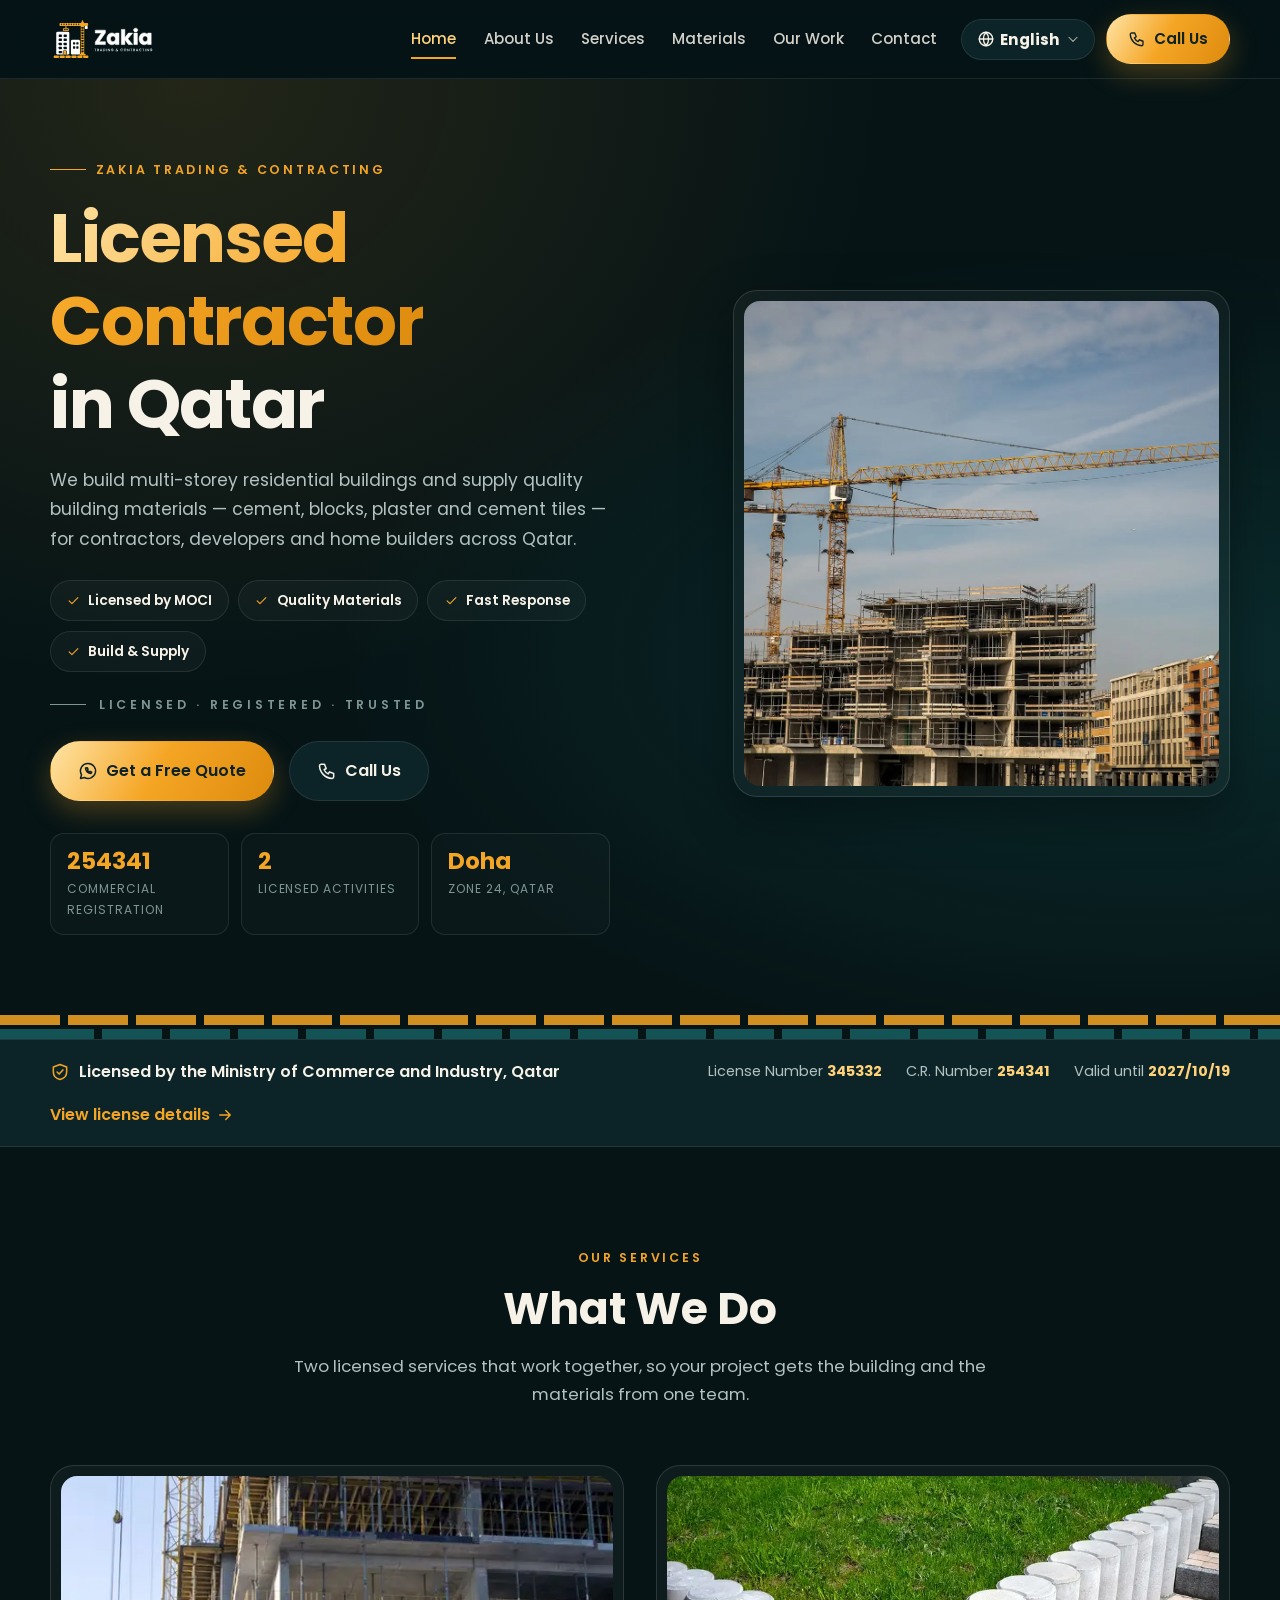
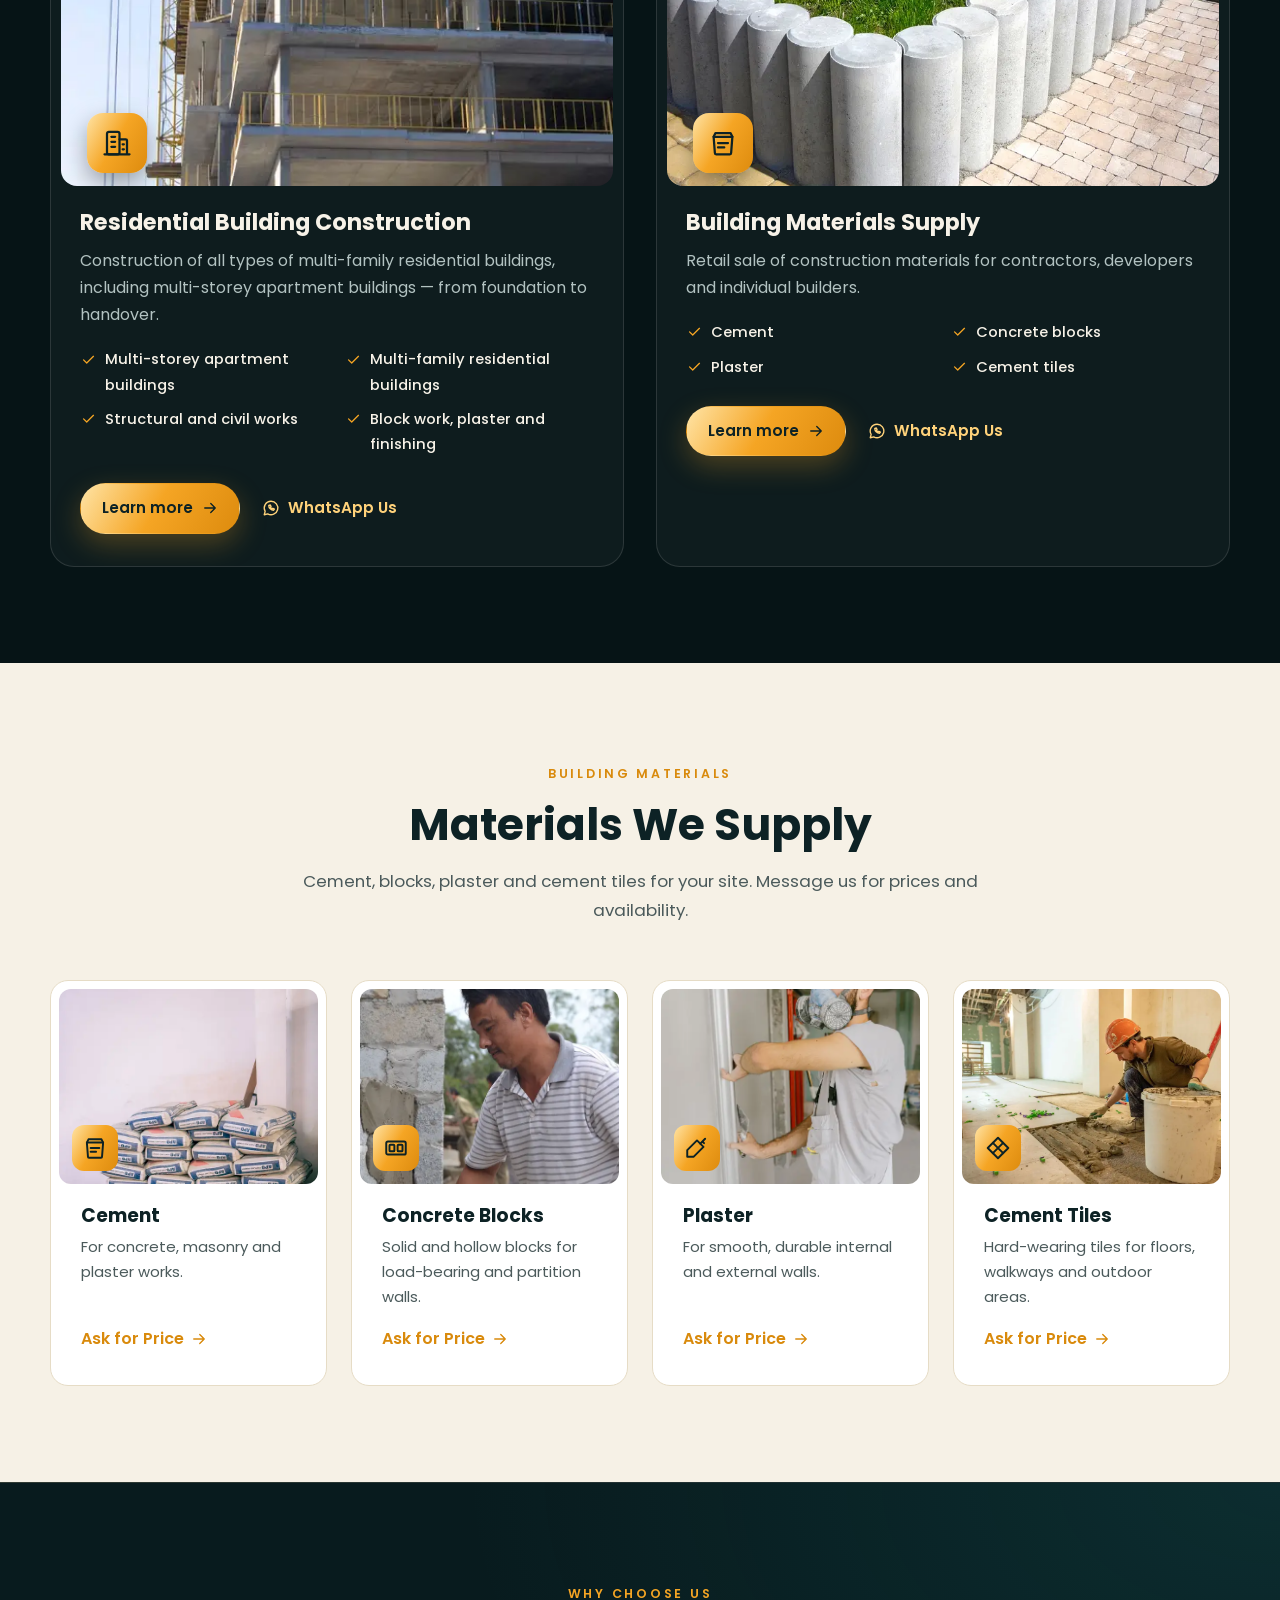
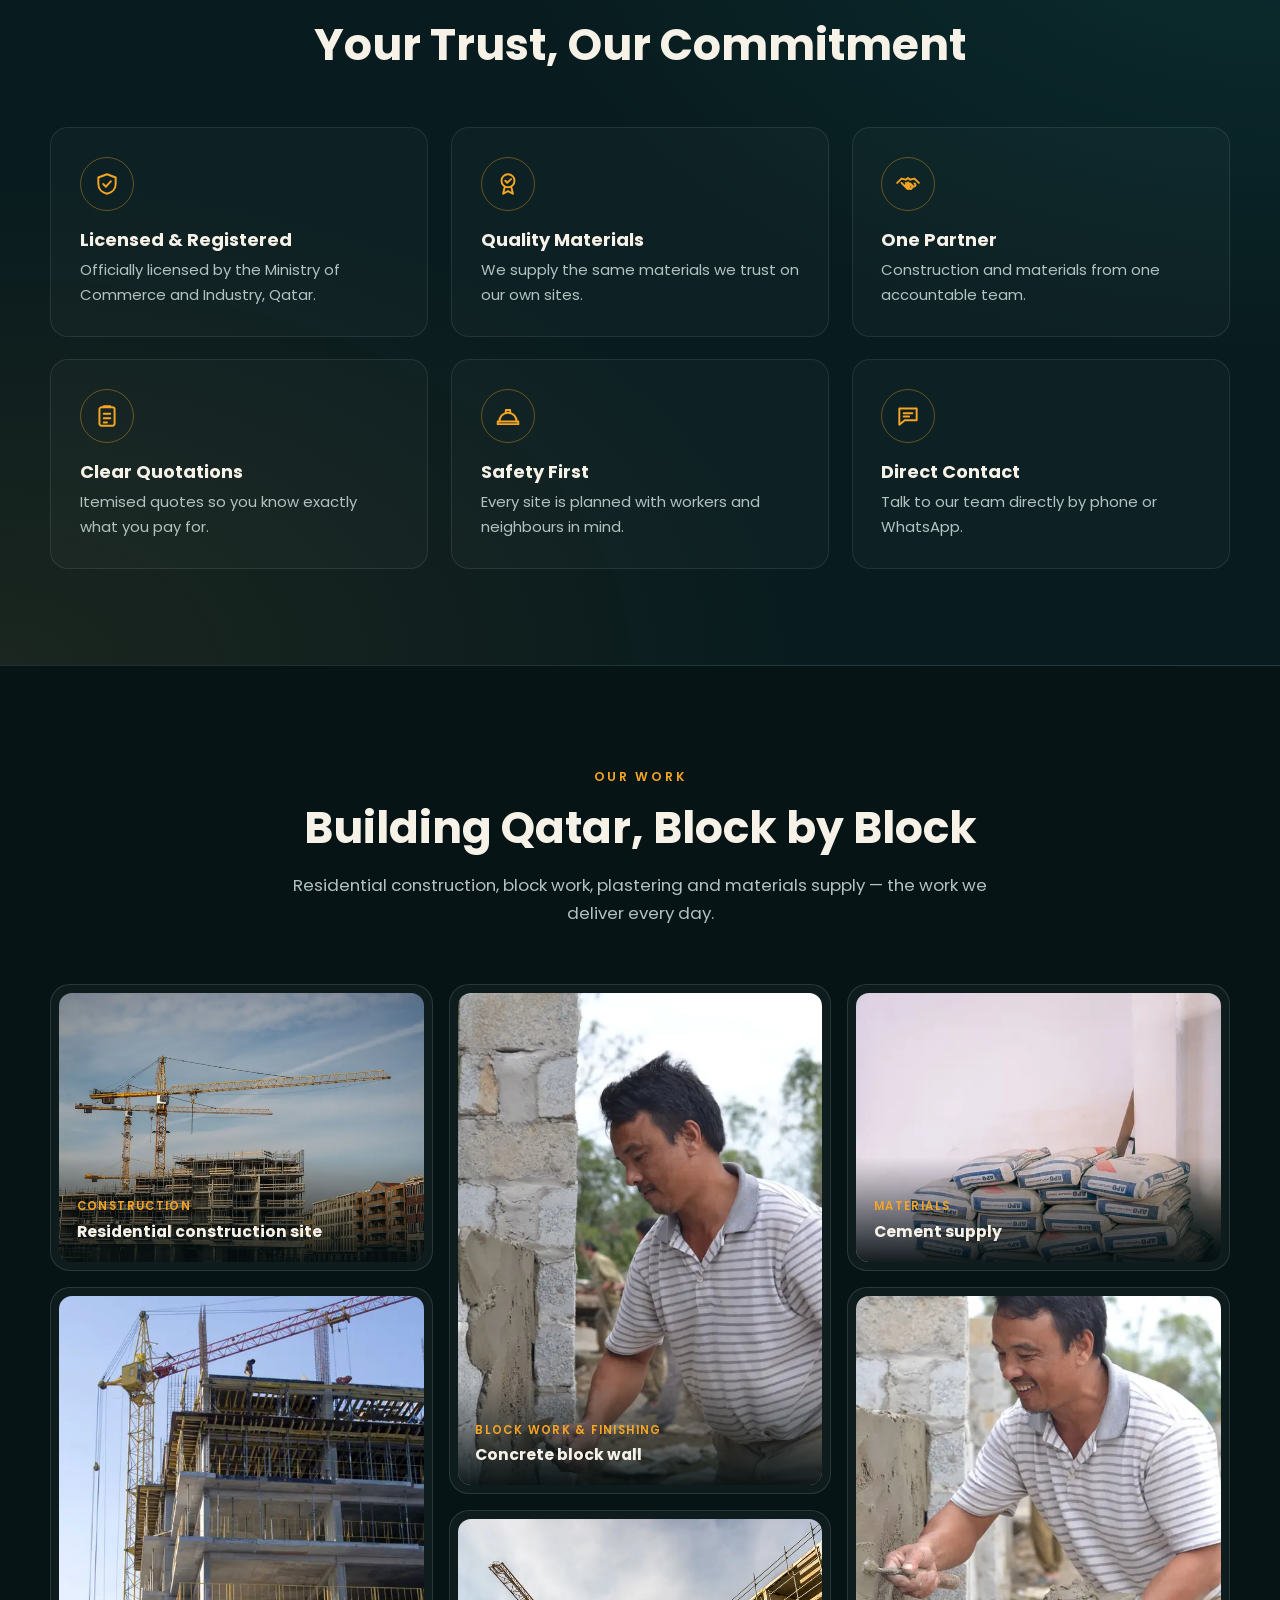
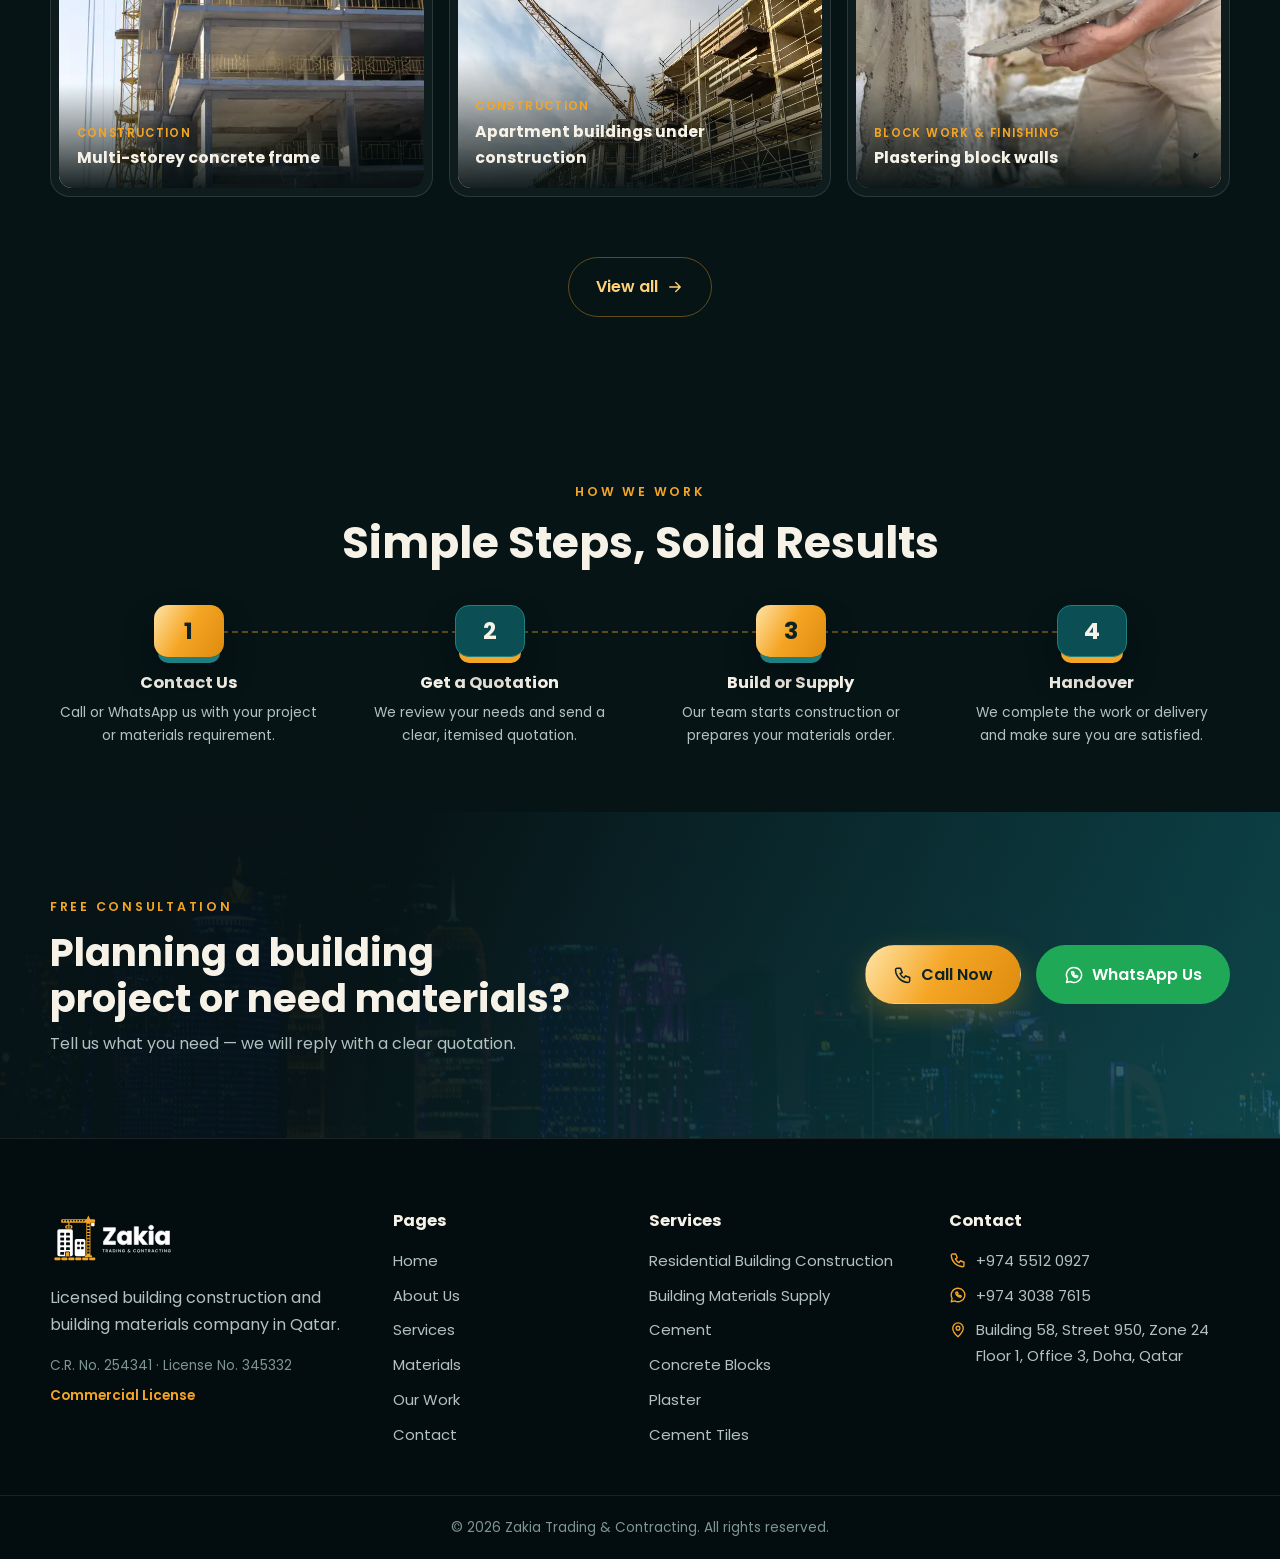
==== commit ba7fd1af: "Compact How We Work section on phone and desktop Co-Authored-By: Claude Opus 5.5 <noreply@anthropic." ====
--- a/index.html
+++ b/index.html
@@ -21,8 +21,8 @@
         "address": { "@type": "PostalAddress", "streetAddress": "Building 58, Street 950, Zone 24", "addressLocality": "Doha", "addressCountry": "QA" }
       }
     </script>
-    <script type="module" crossorigin src="./assets/main-DGLJoxZ-.js"></script>
-    <link rel="stylesheet" crossorigin href="./assets/main-DPlivhLD.css">
+    <script type="module" crossorigin src="./assets/main-BuBsLj0B.js"></script>
+    <link rel="stylesheet" crossorigin href="./assets/main-C1D3EGRt.css">
   </head>
   <body>
     <div id="root" data-page="home"></div>
--- a/assets/main-C1D3EGRt.css
+++ b/assets/main-C1D3EGRt.css
@@ -0,0 +1 @@
+@font-face{font-family:Poppins;font-style:normal;font-display:swap;font-weight:400;src:url(./poppins-latin-ext-400-normal-CIpeJEZw.woff2) format("woff2"),url(./poppins-latin-ext-400-normal-Ce_uWq1Z.woff) format("woff");unicode-range:U+0100-02AF,U+0304,U+0308,U+0329,U+1E00-1E9F,U+1EF2-1EFF,U+2020,U+20A0-20AB,U+20AD-20C0,U+2113,U+2C60-2C7F,U+A720-A7FF}@font-face{font-family:Poppins;font-style:normal;font-display:swap;font-weight:400;src:url(./poppins-latin-400-normal-cpxAROuN.woff2) format("woff2"),url(./poppins-latin-400-normal-BOb3E3N0.woff) format("woff");unicode-range:U+0000-00FF,U+0131,U+0152-0153,U+02BB-02BC,U+02C6,U+02DA,U+02DC,U+0304,U+0308,U+0329,U+2000-206F,U+2074,U+20AC,U+2122,U+2191,U+2193,U+2212,U+2215,U+FEFF,U+FFFD}@font-face{font-family:Poppins;font-style:normal;font-display:swap;font-weight:500;src:url(./poppins-latin-ext-500-normal-H4Q0z8D2.woff2) format("woff2"),url(./poppins-latin-ext-500-normal-Bl1-S02S.woff) format("woff");unicode-range:U+0100-02AF,U+0304,U+0308,U+0329,U+1E00-1E9F,U+1EF2-1EFF,U+2020,U+20A0-20AB,U+20AD-20C0,U+2113,U+2C60-2C7F,U+A720-A7FF}@font-face{font-family:Poppins;font-style:normal;font-display:swap;font-weight:500;src:url(./poppins-latin-500-normal-C8OXljZJ.woff2) format("woff2"),url(./poppins-latin-500-normal-DGXqpDMm.woff) format("woff");unicode-range:U+0000-00FF,U+0131,U+0152-0153,U+02BB-02BC,U+02C6,U+02DA,U+02DC,U+0304,U+0308,U+0329,U+2000-206F,U+2074,U+20AC,U+2122,U+2191,U+2193,U+2212,U+2215,U+FEFF,U+FFFD}@font-face{font-family:Poppins;font-style:normal;font-display:swap;font-weight:600;src:url(./poppins-latin-ext-600-normal-Cn4C8475.woff2) format("woff2"),url(./poppins-latin-ext-600-normal-DB6FJURc.woff) format("woff");unicode-range:U+0100-02AF,U+0304,U+0308,U+0329,U+1E00-1E9F,U+1EF2-1EFF,U+2020,U+20A0-20AB,U+20AD-20C0,U+2113,U+2C60-2C7F,U+A720-A7FF}@font-face{font-family:Poppins;font-style:normal;font-display:swap;font-weight:600;src:url(./poppins-latin-600-normal-zEkxB9Mr.woff2) format("woff2"),url(./poppins-latin-600-normal-BJdTmd5m.woff) format("woff");unicode-range:U+0000-00FF,U+0131,U+0152-0153,U+02BB-02BC,U+02C6,U+02DA,U+02DC,U+0304,U+0308,U+0329,U+2000-206F,U+2074,U+20AC,U+2122,U+2191,U+2193,U+2212,U+2215,U+FEFF,U+FFFD}@font-face{font-family:Poppins;font-style:normal;font-display:swap;font-weight:700;src:url(./poppins-latin-ext-700-normal-DDaViAzG.woff2) format("woff2"),url(./poppins-latin-ext-700-normal-CE2WFKmF.woff) format("woff");unicode-range:U+0100-02AF,U+0304,U+0308,U+0329,U+1E00-1E9F,U+1EF2-1EFF,U+2020,U+20A0-20AB,U+20AD-20C0,U+2113,U+2C60-2C7F,U+A720-A7FF}@font-face{font-family:Poppins;font-style:normal;font-display:swap;font-weight:700;src:url(./poppins-latin-700-normal-Qrb0O0WB.woff2) format("woff2"),url(./poppins-latin-700-normal-BVuQR_eA.woff) format("woff");unicode-range:U+0000-00FF,U+0131,U+0152-0153,U+02BB-02BC,U+02C6,U+02DA,U+02DC,U+0304,U+0308,U+0329,U+2000-206F,U+2074,U+20AC,U+2122,U+2191,U+2193,U+2212,U+2215,U+FEFF,U+FFFD}@font-face{font-family:Tajawal;font-style:normal;font-display:swap;font-weight:400;src:url(./tajawal-arabic-400-normal-CyCXRvzh.woff2) format("woff2"),url(./tajawal-arabic-400-normal-DCQxawbB.woff) format("woff");unicode-range:U+0600-06FF,U+0750-077F,U+0870-088E,U+0890-0891,U+0897-08E1,U+08E3-08FF,U+200C-200E,U+2010-2011,U+204F,U+2E41,U+FB50-FDFF,U+FE70-FE74,U+FE76-FEFC,U+102E0-102FB,U+10E60-10E7E,U+10EC2-10EC4,U+10EFC-10EFF,U+1EE00-1EE03,U+1EE05-1EE1F,U+1EE21-1EE22,U+1EE24,U+1EE27,U+1EE29-1EE32,U+1EE34-1EE37,U+1EE39,U+1EE3B,U+1EE42,U+1EE47,U+1EE49,U+1EE4B,U+1EE4D-1EE4F,U+1EE51-1EE52,U+1EE54,U+1EE57,U+1EE59,U+1EE5B,U+1EE5D,U+1EE5F,U+1EE61-1EE62,U+1EE64,U+1EE67-1EE6A,U+1EE6C-1EE72,U+1EE74-1EE77,U+1EE79-1EE7C,U+1EE7E,U+1EE80-1EE89,U+1EE8B-1EE9B,U+1EEA1-1EEA3,U+1EEA5-1EEA9,U+1EEAB-1EEBB,U+1EEF0-1EEF1}@font-face{font-family:Tajawal;font-style:normal;font-display:swap;font-weight:400;src:url(./tajawal-latin-400-normal-BVNSOH3d.woff2) format("woff2"),url(./tajawal-latin-400-normal-BdYcZznU.woff) format("woff");unicode-range:U+0000-00FF,U+0131,U+0152-0153,U+02BB-02BC,U+02C6,U+02DA,U+02DC,U+0304,U+0308,U+0329,U+2000-206F,U+20AC,U+2122,U+2191,U+2193,U+2212,U+2215,U+FEFF,U+FFFD}@font-face{font-family:Tajawal;font-style:normal;font-display:swap;font-weight:500;src:url(./tajawal-arabic-500-normal-BZ8ojJNu.woff2) format("woff2"),url(./tajawal-arabic-500-normal-CbVEaYEW.woff) format("woff");unicode-range:U+0600-06FF,U+0750-077F,U+0870-088E,U+0890-0891,U+0897-08E1,U+08E3-08FF,U+200C-200E,U+2010-2011,U+204F,U+2E41,U+FB50-FDFF,U+FE70-FE74,U+FE76-FEFC,U+102E0-102FB,U+10E60-10E7E,U+10EC2-10EC4,U+10EFC-10EFF,U+1EE00-1EE03,U+1EE05-1EE1F,U+1EE21-1EE22,U+1EE24,U+1EE27,U+1EE29-1EE32,U+1EE34-1EE37,U+1EE39,U+1EE3B,U+1EE42,U+1EE47,U+1EE49,U+1EE4B,U+1EE4D-1EE4F,U+1EE51-1EE52,U+1EE54,U+1EE57,U+1EE59,U+1EE5B,U+1EE5D,U+1EE5F,U+1EE61-1EE62,U+1EE64,U+1EE67-1EE6A,U+1EE6C-1EE72,U+1EE74-1EE77,U+1EE79-1EE7C,U+1EE7E,U+1EE80-1EE89,U+1EE8B-1EE9B,U+1EEA1-1EEA3,U+1EEA5-1EEA9,U+1EEAB-1EEBB,U+1EEF0-1EEF1}@font-face{font-family:Tajawal;font-style:normal;font-display:swap;font-weight:500;src:url(./tajawal-latin-500-normal-CoYeBiSI.woff2) format("woff2"),url(./tajawal-latin-500-normal-DU9v6xgj.woff) format("woff");unicode-range:U+0000-00FF,U+0131,U+0152-0153,U+02BB-02BC,U+02C6,U+02DA,U+02DC,U+0304,U+0308,U+0329,U+2000-206F,U+20AC,U+2122,U+2191,U+2193,U+2212,U+2215,U+FEFF,U+FFFD}@font-face{font-family:Tajawal;font-style:normal;font-display:swap;font-weight:700;src:url(./tajawal-arabic-700-normal-D2-eand5.woff2) format("woff2"),url(./tajawal-arabic-700-normal-9L7Zusdl.woff) format("woff");unicode-range:U+0600-06FF,U+0750-077F,U+0870-088E,U+0890-0891,U+0897-08E1,U+08E3-08FF,U+200C-200E,U+2010-2011,U+204F,U+2E41,U+FB50-FDFF,U+FE70-FE74,U+FE76-FEFC,U+102E0-102FB,U+10E60-10E7E,U+10EC2-10EC4,U+10EFC-10EFF,U+1EE00-1EE03,U+1EE05-1EE1F,U+1EE21-1EE22,U+1EE24,U+1EE27,U+1EE29-1EE32,U+1EE34-1EE37,U+1EE39,U+1EE3B,U+1EE42,U+1EE47,U+1EE49,U+1EE4B,U+1EE4D-1EE4F,U+1EE51-1EE52,U+1EE54,U+1EE57,U+1EE59,U+1EE5B,U+1EE5D,U+1EE5F,U+1EE61-1EE62,U+1EE64,U+1EE67-1EE6A,U+1EE6C-1EE72,U+1EE74-1EE77,U+1EE79-1EE7C,U+1EE7E,U+1EE80-1EE89,U+1EE8B-1EE9B,U+1EEA1-1EEA3,U+1EEA5-1EEA9,U+1EEAB-1EEBB,U+1EEF0-1EEF1}@font-face{font-family:Tajawal;font-style:normal;font-display:swap;font-weight:700;src:url(./tajawal-latin-700-normal-BypgxfGb.woff2) format("woff2"),url(./tajawal-latin-700-normal-CV3bxpHe.woff) format("woff");unicode-range:U+0000-00FF,U+0131,U+0152-0153,U+02BB-02BC,U+02C6,U+02DA,U+02DC,U+0304,U+0308,U+0329,U+2000-206F,U+20AC,U+2122,U+2191,U+2193,U+2212,U+2215,U+FEFF,U+FFFD}:root{--bg: #061416;--bg-2: #081b1e;--surface: #0c2427;--surface-2: #112e32;--field: #0a1d20;--line: rgba(255, 255, 255, .09);--line-gold: rgba(245, 165, 36, .38);--gold: #f5a524;--gold-soft: #ffd27a;--gold-deep: #d98a0c;--gold-grad: linear-gradient(120deg, #ffe4a6 0%, #f5a524 48%, #dd8b0e 100%);--heading: #f7f2e8;--text: #b2c2c1;--muted: #7f9594;--teal: #0b4f55;--teal-bright: #1d7f80;--cream: #f6f1e6;--cream-line: #e6dcc6;--ink: #0d2225;--ink-text: #4b5a5b;--white: #ffffff;--wa: #1fa855;--radius: 18px;--shadow: 0 18px 50px rgba(0, 0, 0, .35);--header-h: 78px;--font: "Poppins", system-ui, -apple-system, "Segoe UI", sans-serif;color-scheme:dark}:root[lang=ar]{--font: "Poppins", "Tajawal", system-ui, sans-serif}*,*:before,*:after{box-sizing:border-box}html{scroll-behavior:smooth;scroll-padding-top:calc(var(--header-h) + 12px)}body{margin:0;font-family:var(--font);color:var(--text);background:var(--bg);line-height:1.7;-webkit-font-smoothing:antialiased;overflow-x:hidden}:root[lang=ar] body{font-size:1.06rem}body:before{content:"";position:fixed;inset:0 0 auto;height:env(safe-area-inset-top,0px);z-index:51;background:var(--bg)}h1,h2,h3,h4{color:var(--heading);line-height:1.2;margin:0;text-wrap:balance}p{margin:0 0 1rem}a{color:inherit;text-decoration:none}img{max-width:100%;height:auto;display:block}:focus-visible{outline:2px solid var(--gold);outline-offset:3px}.container{width:100%;max-width:1220px;margin-inline:auto;padding-left:max(20px,env(safe-area-inset-left,0px));padding-right:max(20px,env(safe-area-inset-right,0px))}[dir=rtl] .flip-rtl{transform:scaleX(-1)}.flip-180{transform:rotate(180deg)}[dir=rtl] .flip-180.flip-rtl{transform:none}.gold-text{background:var(--gold-grad);-webkit-background-clip:text;background-clip:text;color:transparent}.btn{display:inline-flex;align-items:center;justify-content:center;gap:.5rem;padding:.72rem 1.3rem;border-radius:999px;font-weight:600;font-size:.95rem;border:1.5px solid transparent;cursor:pointer;transition:transform .2s ease,background-color .2s ease,box-shadow .2s ease,color .2s ease,border-color .2s ease;white-space:nowrap;font-family:inherit}.btn:hover{transform:translateY(-2px)}.btn-lg{padding:.95rem 1.7rem;font-size:1rem}.btn-block{width:100%}.btn-gold{background:var(--gold-grad);color:var(--ink);box-shadow:0 10px 28px #f5a52447}.btn-gold:hover{box-shadow:0 14px 34px #f5a5246b}.btn-dark{background:var(--surface);border-color:var(--line);color:var(--heading)}.btn-dark:hover{border-color:var(--line-gold)}.btn-outline-gold{border-color:var(--line-gold);color:var(--gold-soft)}.btn-outline-gold:hover{background:var(--gold);color:var(--ink)}.btn-ghost{color:var(--gold-soft);padding-inline:.8rem}.btn-ghost:hover{color:var(--white)}.btn-wa{background:var(--wa);color:var(--white)}.eyebrow{display:inline-flex;align-items:center;gap:.6rem;font-size:.78rem;font-weight:600;letter-spacing:.22em;text-transform:uppercase;color:var(--gold)}.eyebrow-line:before{content:"";width:36px;height:1.5px;background:var(--gold)}[dir=rtl] .eyebrow,[dir=rtl] .trust-line{letter-spacing:0;font-size:.95rem}.tag{display:inline-block;font-size:.78rem;font-weight:600;color:var(--gold-soft);border:1px solid var(--line-gold);border-radius:999px;padding:.25rem .8rem;margin-bottom:1rem}.reveal{transition:opacity .7s ease,transform .7s ease}.reveal.is-pending{opacity:0;transform:translateY(26px)}@media (prefers-reduced-motion: reduce){html{scroll-behavior:auto}.reveal,.reveal.is-pending{opacity:1;transform:none;transition:none}}.site-header{position:sticky;top:env(safe-area-inset-top,0px);z-index:50;background:#061416d1;-webkit-backdrop-filter:blur(14px);backdrop-filter:blur(14px);border-bottom:1px solid var(--line);transition:background-color .25s ease}.site-header.is-scrolled{background:#061416f5}.header-inner{height:var(--header-h);display:flex;align-items:center;gap:1.5rem}.brand img{height:46px;width:auto}.main-nav{display:flex;gap:1.7rem;margin-inline-start:auto}.main-nav a:not(.btn){font-weight:500;font-size:.94rem;color:var(--heading);position:relative;padding-block:.3rem;opacity:.85}.main-nav a:not(.btn):hover,.main-nav a.is-active{opacity:1;color:var(--gold-soft)}.main-nav a:not(.btn):after{content:"";position:absolute;inset-inline-start:0;bottom:-2px;width:0;height:2px;background:var(--gold);transition:width .25s ease}.main-nav a:not(.btn):hover:after,.main-nav a.is-active:after{width:100%}.nav-call-mobile{display:none!important}.header-actions{display:flex;align-items:center;gap:.7rem}.lang-toggle{display:inline-flex;align-items:center;gap:.35rem;background:var(--surface);border:1px solid var(--line);color:var(--heading);border-radius:999px;padding:.5rem .9rem;font-family:Poppins,Tajawal,sans-serif;font-weight:700;font-size:.95rem;cursor:pointer}.lang-toggle:hover{border-color:var(--line-gold)}.menu-toggle{display:none;background:none;border:0;color:var(--heading);cursor:pointer;padding:.4rem}.hero{position:relative;padding:4.5rem 0 6.5rem;background:radial-gradient(ellipse at 15% 0%,rgba(245,165,36,.12),transparent 45%),radial-gradient(ellipse at 90% 60%,rgba(29,127,128,.22),transparent 50%),var(--bg);overflow:hidden}.hero-grid{display:grid;grid-template-columns:1.08fr 1fr;gap:3.5rem;align-items:center}.hero h1{font-size:clamp(2.5rem,5.4vw,4.3rem);font-weight:700;margin:1.1rem 0 1.3rem;letter-spacing:-.02em}[dir=rtl] .hero h1{letter-spacing:0;line-height:1.3}.hero-accent{display:block}.hero-text{font-size:1.08rem;max-width:58ch}.chip-row{list-style:none;padding:0;margin:1.6rem 0 1.4rem;display:flex;flex-wrap:wrap;gap:.6rem}.chip-row li{display:inline-flex;align-items:center;gap:.45rem;font-size:.86rem;font-weight:600;color:var(--heading);padding:.5rem .95rem;border-radius:999px;background:#ffffff08;border:1px solid var(--line)}.chip-row svg{color:var(--gold)}.trust-line{display:flex;align-items:center;gap:.8rem;font-size:.78rem;font-weight:600;letter-spacing:.3em;text-transform:uppercase;color:var(--muted)}.trust-line:before{content:"";width:36px;height:1px;background:var(--muted)}.hero-ctas{display:flex;flex-wrap:wrap;gap:.9rem;margin:1.6rem 0 2rem}.hero-facts{display:grid;grid-template-columns:repeat(3,minmax(0,1fr));gap:.75rem;margin:0;max-width:560px}.hero-facts div{border:1px solid var(--line);background:#ffffff05;border-radius:14px;padding:.9rem 1rem}.hero-facts dt{font-size:1.45rem;font-weight:700;color:var(--gold);line-height:1.2;font-variant-numeric:tabular-nums}.hero-facts dd{margin:.2rem 0 0;font-size:.75rem;color:var(--muted);text-transform:uppercase;letter-spacing:.08em}[dir=rtl] .hero-facts dd{letter-spacing:0;font-size:.85rem}.hero-visual{position:relative;padding-bottom:2rem}.photo-frame{border-radius:24px;padding:8px;background:linear-gradient(160deg,#f5a52459,#ffffff0a 40%,#1d7f8040);box-shadow:var(--shadow)}.photo-frame img{width:100%;height:100%;object-fit:cover;border-radius:18px}.hero-visual>.photo-frame:first-child{aspect-ratio:4 / 4.4;max-width:100%;margin-inline-start:12%}.photo-frame-sm{position:absolute;width:40%;aspect-ratio:3 / 4;bottom:0;inset-inline-start:0;border-radius:20px;padding:6px}.photo-frame-sm img{border-radius:15px}.float-badge{position:absolute;top:7%;inset-inline-end:-3%;display:flex;align-items:center;gap:.75rem;background:#081b1eeb;-webkit-backdrop-filter:blur(8px);backdrop-filter:blur(8px);border:1px solid var(--line-gold);padding:.8rem 1.1rem;border-radius:16px;box-shadow:var(--shadow);animation:float 5s ease-in-out infinite}.float-badge strong{display:block;color:var(--heading);font-size:.92rem}.float-badge span:not(.badge-icon){font-size:.8rem;color:var(--muted)}.badge-icon{display:grid;place-items:center;width:42px;height:42px;border-radius:12px;background:var(--gold-grad);color:var(--ink);flex-shrink:0}@keyframes float{50%{transform:translateY(-10px)}}@media (prefers-reduced-motion: reduce){.float-badge{animation:none}}.hero-slider{display:none;position:relative;height:min(78svh,660px);min-height:480px;overflow:hidden;background:var(--bg)}.slide{position:absolute;top:0;right:0;bottom:0;left:0;opacity:0;transition:opacity .9s ease}.slide.is-active{opacity:1}.slide img{width:100%;height:100%;object-fit:cover;transform:scale(1.08);transition:transform 6s ease-out}.slide.is-active img{transform:scale(1)}.slide:after{content:"";position:absolute;top:0;right:0;bottom:0;left:0;background:linear-gradient(180deg,rgba(6,20,22,.25) 0%,rgba(6,20,22,.45) 40%,rgba(6,20,22,.94) 82%,var(--bg) 100%)}.slide-content{position:absolute;z-index:2;inset:auto 0 0;padding:0 max(16px,env(safe-area-inset-right,0px)) 8.6rem max(16px,env(safe-area-inset-left,0px));transform:translateY(14px);transition:transform .9s ease}.slide.is-active .slide-content{transform:none}.slide-title{font-size:clamp(2rem,8.6vw,2.8rem);margin:.6rem 0 .5rem;letter-spacing:-.01em}[dir=rtl] .slide-title{letter-spacing:0;line-height:1.3}.slide-title .gold-text{display:block}.slide-content p{margin:0;color:#dbe5e4;font-size:1rem;max-width:34ch}.slider-ui{position:absolute;z-index:3;inset:auto 0 0;padding:0 max(16px,env(safe-area-inset-right,0px)) 1.2rem max(16px,env(safe-area-inset-left,0px));display:grid;gap:1rem}.slider-ctas{display:grid;grid-template-columns:minmax(0,1.45fr) minmax(0,1fr);gap:.6rem}.slider-ctas .btn{min-width:0;padding:.75rem .6rem;font-size:.9rem;white-space:normal;line-height:1.25;text-align:center}.slider-dots{display:flex;justify-content:center;gap:.5rem}.slider-dots button{width:22px;height:6px;padding:0;border:0;border-radius:3px;background:#ffffff4d;cursor:pointer;transition:width .3s ease,background-color .3s ease}.slider-dots button.is-active{width:40px;background:var(--gold)}@media (prefers-reduced-motion: reduce){.slide,.slide img,.slide-content{transition:none}}.brick-strip{position:absolute;inset-inline:0;bottom:14px;height:10px;background:repeating-linear-gradient(90deg,var(--gold) 0 60px,transparent 60px 68px);opacity:.85}.brick-strip:after{content:"";position:absolute;inset-inline:0;top:14px;height:10px;background:repeating-linear-gradient(90deg,var(--teal-bright) 0 60px,transparent 60px 68px);background-position:34px 0;opacity:.7}.page-hero{position:relative;background-size:cover;background-position:center;padding:6.5rem 0 7rem;isolation:isolate}.page-hero:before{content:"";position:absolute;top:0;right:0;bottom:0;left:0;z-index:-1;background:linear-gradient(90deg,#061416f5,#061416c7 55%,#0614168c),radial-gradient(ellipse at 10% 100%,rgba(245,165,36,.18),transparent 50%)}[dir=rtl] .page-hero:before{background:linear-gradient(270deg,#061416f5,#061416c7 55%,#0614168c),radial-gradient(ellipse at 90% 100%,rgba(245,165,36,.18),transparent 50%)}.page-hero-inner{max-width:1220px}.page-hero h1{font-size:clamp(2.2rem,4.6vw,3.5rem);margin:1rem 0 .8rem;max-width:18ch}.page-hero p{font-size:1.1rem;max-width:55ch;color:#d2dcdb;margin:0}.breadcrumb{display:flex;align-items:center;gap:.5rem;font-size:.88rem;color:var(--muted)}.breadcrumb a:hover{color:var(--gold-soft)}.breadcrumb [aria-current]{color:var(--gold);font-weight:600}.section{padding-block:6rem}.section-dark{background:radial-gradient(ellipse at 100% 0%,rgba(29,127,128,.18),transparent 45%),radial-gradient(ellipse at 0% 100%,rgba(245,165,36,.08),transparent 45%),var(--bg-2);border-block:1px solid var(--line)}.section-cream{background:var(--cream);color:var(--ink-text)}.section-cream h2,.section-cream h3{color:var(--ink)}.section-cream .eyebrow{color:var(--gold-deep)}.section-heading{max-width:700px;margin:0 auto 3.5rem;text-align:center}.section-heading.align-start{margin-inline:0;text-align:start}.section-heading h2{font-size:clamp(1.9rem,3.6vw,2.75rem);margin:.8rem 0 1rem}.section-heading p{font-size:1.05rem;margin:0}.center-action{display:flex;justify-content:center;margin-top:2.75rem}.check-list{list-style:none;padding:0;margin:1.2rem 0 1.6rem;display:grid;grid-template-columns:repeat(2,minmax(0,1fr));gap:.6rem 1rem}.check-list li{display:flex;align-items:flex-start;gap:.5rem;color:var(--heading);font-weight:500;font-size:.92rem}.section-cream .check-list li{color:var(--ink)}.check-list svg{color:var(--gold);flex-shrink:0;margin-top:.2rem}.card-actions{display:flex;flex-wrap:wrap;gap:.5rem;align-items:center}.link-arrow{display:inline-flex;align-items:center;gap:.35rem;font-weight:600;color:var(--gold);font-style:normal}.section-cream .link-arrow{color:var(--gold-deep)}.link-arrow:hover{gap:.6rem}.service-grid{display:grid;grid-template-columns:repeat(2,minmax(0,1fr));gap:2rem}.service-card{background:var(--surface);border:1px solid var(--line);border-radius:24px;overflow:hidden;transition:transform .3s ease,border-color .3s ease,box-shadow .3s ease}.service-card:hover{transform:translateY(-6px);border-color:var(--line-gold);box-shadow:var(--shadow)}.service-photo{position:relative;aspect-ratio:16 / 9;max-width:100%}.service-photo img{width:100%;height:100%;object-fit:cover;transition:transform .6s ease}.service-card:hover .service-photo img{transform:scale(1.05)}.service-photo{overflow:hidden}.service-photo:after{content:"";position:absolute;top:40%;right:0;bottom:0;left:0;background:linear-gradient(transparent,var(--surface))}.service-icon{position:absolute;z-index:1;bottom:1rem;inset-inline-start:1.6rem;display:grid;place-items:center;width:60px;height:60px;border-radius:16px;background:var(--gold-grad);color:var(--ink);box-shadow:0 10px 24px #00000059}.service-body{padding:1.4rem 1.8rem 2rem}.service-body h3{font-size:1.4rem;margin-bottom:.7rem}.feature-rows{display:grid;gap:5rem}.feature-row{display:grid;grid-template-columns:1fr 1fr;gap:3.5rem;align-items:center}.feature-row.is-flipped .feature-media{order:2}.feature-media{aspect-ratio:4 / 3.2;max-width:100%}.feature-copy h2{font-size:clamp(1.7rem,3vw,2.3rem);margin-bottom:1rem}.lead{color:var(--heading);font-size:1.08rem}.material-grid{display:grid;grid-template-columns:repeat(4,minmax(0,1fr));gap:1.5rem}.material-grid.is-detailed{grid-template-columns:repeat(2,minmax(0,1fr));gap:2rem}.material-card{background:var(--surface);border:1px solid var(--line);border-radius:var(--radius);overflow:hidden;display:flex;flex-direction:column;transition:transform .3s ease,box-shadow .3s ease,border-color .3s ease}.section-cream .material-card{background:var(--white);border-color:var(--cream-line)}.material-card:hover{transform:translateY(-6px);box-shadow:0 18px 40px #0d22252e;border-color:var(--line-gold)}.material-photo{position:relative;aspect-ratio:4 / 3;max-width:100%;overflow:hidden}.is-detailed .material-photo{aspect-ratio:16 / 9}.material-photo img{width:100%;height:100%;object-fit:cover;transition:transform .6s ease}.material-card:hover .material-photo img{transform:scale(1.06)}.material-icon{position:absolute;bottom:.8rem;inset-inline-start:.8rem;display:grid;place-items:center;width:46px;height:46px;border-radius:12px;background:var(--gold-grad);color:var(--ink)}.material-body{padding:1.3rem 1.4rem 1.5rem;display:flex;flex-direction:column;flex:1}.material-body h3{font-size:1.18rem;margin-bottom:.4rem}.material-body>p{font-size:.93rem;flex:1}.is-detailed .material-body h3{font-size:1.45rem}.is-detailed .material-body>p{flex:0}.why-grid{display:grid;grid-template-columns:repeat(3,minmax(0,1fr));gap:1.4rem}.why-card{background:#ffffff06;border:1px solid var(--line);border-radius:var(--radius);padding:1.8rem;transition:border-color .3s ease,background-color .3s ease}.why-card:hover{border-color:var(--line-gold);background:#f5a5240a}.why-icon{display:grid;place-items:center;width:54px;height:54px;border-radius:50%;border:1px solid var(--line-gold);color:var(--gold);margin-bottom:1.1rem}.why-card h3{font-size:1.12rem;margin-bottom:.4rem}.why-card p{font-size:.93rem;margin:0}.filter-row{display:flex;flex-wrap:wrap;justify-content:center;gap:.6rem;margin-bottom:2.25rem}.filter-row button{font:inherit;font-size:.9rem;font-weight:600;padding:.55rem 1.2rem;border-radius:999px;border:1px solid var(--line);background:var(--surface);color:var(--heading);cursor:pointer}.filter-row button.is-active{background:var(--gold-grad);color:var(--ink);border-color:transparent}.work-grid{columns:3;column-gap:1rem}.work-item{break-inside:avoid;margin-bottom:1rem;aspect-ratio:4 / 3;max-width:100%}.work-item.is-tall{aspect-ratio:3 / 4}.work-item button{position:relative;display:block;width:100%;height:100%;padding:0;border:0;border-radius:var(--radius);overflow:hidden;cursor:zoom-in;background:var(--surface);text-align:start;font:inherit}.work-item img{width:100%;height:100%;object-fit:cover;transition:transform .6s ease}.work-item button:hover img{transform:scale(1.06)}.work-caption{position:absolute;inset:auto 0 0;padding:2.5rem 1.1rem 1rem;background:linear-gradient(transparent,#040e10eb);display:grid;gap:.15rem}.work-caption strong{color:var(--heading);font-size:.98rem}.work-cat{font-size:.72rem;font-weight:600;letter-spacing:.12em;text-transform:uppercase;color:var(--gold)}[dir=rtl] .work-cat{letter-spacing:0;font-size:.82rem}.lightbox{position:fixed;top:0;right:0;bottom:0;left:0;z-index:100;background:#020809f0;display:grid;place-items:center;padding:max(16px,env(safe-area-inset-top,0px)) max(16px,env(safe-area-inset-right,0px)) max(16px,env(safe-area-inset-bottom,0px)) max(16px,env(safe-area-inset-left,0px))}.lightbox figure{margin:0;max-width:min(1200px,100%)}.lightbox img{max-height:80vh;width:auto;margin-inline:auto;border-radius:14px}.lightbox figcaption{text-align:center;color:var(--heading);margin-top:.9rem;font-weight:600}.lb-btn{position:absolute;display:grid;place-items:center;width:48px;height:48px;border-radius:50%;border:1px solid var(--line);background:#0c2427e6;color:var(--heading);cursor:pointer}.lb-btn:hover{border-color:var(--gold);color:var(--gold)}.lb-close{top:calc(16px + env(safe-area-inset-top,0px));inset-inline-end:16px}.lb-prev,.lb-next{top:50%;translate:0 -50%}.lb-prev{inset-inline-start:16px}.lb-next{inset-inline-end:16px}.about-grid{display:grid;grid-template-columns:1fr 1.05fr;gap:4rem;align-items:center}.about-media{position:relative;padding-bottom:3rem}.about-main{aspect-ratio:4 / 4.6;max-width:100%;width:82%}.about-sub{position:absolute;width:52%;aspect-ratio:4 / 3;bottom:0;inset-inline-end:0}.about-copy h2{font-size:clamp(1.9rem,3.6vw,2.6rem);margin:.8rem 0 1.2rem}.fact-grid{display:grid;grid-template-columns:repeat(2,minmax(0,1fr));gap:.9rem;margin:1.8rem 0}.fact-grid div{border-inline-start:3px solid var(--gold);background:var(--surface);padding:.85rem 1.1rem;border-radius:10px}.fact-grid dt{font-size:.8rem;color:var(--muted)}.fact-grid dd{margin:.15rem 0 0;font-weight:700;color:var(--heading);font-size:1.05rem;font-variant-numeric:tabular-nums}.mission{margin:0;padding:1.3rem 1.5rem;border-radius:var(--radius);border:1px solid var(--line-gold);background:#f5a5240d}.mission strong{color:var(--gold);display:block;margin-bottom:.3rem}.mission p{margin:0;color:var(--heading)}.license-doc{max-width:920px;margin-inline:auto;background:var(--cream);color:var(--ink-text);border-radius:22px;padding:2.25rem;box-shadow:var(--shadow);border-top:6px solid var(--gold)}.license-head{display:flex;align-items:center;gap:1rem;flex-wrap:wrap;padding-bottom:1.25rem;border-bottom:1px solid var(--cream-line)}.license-head strong{display:block;color:var(--ink);font-size:1.05rem}.license-head span{font-size:.88rem}.license-seal{display:grid;place-items:center;width:56px;height:56px;border-radius:50%;background:var(--teal);color:var(--gold-soft);flex-shrink:0}.license-valid{margin-inline-start:auto;display:inline-flex;align-items:center;gap:.4rem;padding:.4rem .9rem;border-radius:999px;background:#1fa8551f;color:#157a3e;font-weight:600}.license-title{color:var(--ink);text-align:center;font-size:1.4rem;margin:1.5rem 0 1.25rem}.license-fields,.license-address{margin:0;display:grid;gap:.6rem 1.5rem}.license-fields{grid-template-columns:repeat(2,minmax(0,1fr))}.license-fields div{display:flex;justify-content:space-between;gap:1rem;padding:.65rem .9rem;background:var(--white);border-radius:10px;border:1px solid var(--cream-line)}.license-fields div:first-child{grid-column:1 / -1}.license-fields dt{font-size:.88rem}.license-fields dd{margin:0;font-weight:700;color:var(--ink);text-align:end;font-variant-numeric:tabular-nums}.license-sub{color:var(--ink);font-size:1.05rem;margin:1.75rem 0 .8rem}.license-activities{list-style:none;padding:0;margin:0;display:grid;gap:.6rem}.license-activities li{display:flex;align-items:flex-start;gap:.9rem;padding:.8rem .9rem;background:var(--white);border-radius:10px;border:1px solid var(--cream-line);color:var(--ink)}.activity-code{flex-shrink:0;font-weight:700;font-variant-numeric:tabular-nums;background:var(--teal);color:var(--gold-soft);border-radius:8px;padding:.15rem .6rem}.license-address{grid-template-columns:repeat(5,minmax(0,1fr));gap:.6rem}.license-address div{text-align:center;background:var(--teal);border-radius:10px;padding:.6rem .4rem}.license-address dt{font-size:.75rem;color:var(--gold-soft)}.license-address dd{margin:.1rem 0 0;font-size:1.35rem;font-weight:700;color:var(--white)}.license-note{margin:1.5rem 0 0;font-size:.85rem;text-align:center}.license-strip{background:var(--surface);border-block:1px solid var(--line);padding-block:1.1rem}.license-strip-inner{display:flex;align-items:center;gap:1rem 2rem;flex-wrap:wrap;justify-content:space-between}.license-strip-text{display:inline-flex;align-items:center;gap:.55rem;color:var(--heading);font-weight:600}.license-strip-text svg{color:var(--gold)}.license-strip-meta{display:flex;flex-wrap:wrap;gap:.4rem 1.5rem;font-size:.9rem}.license-strip-meta b{color:var(--gold-soft);font-variant-numeric:tabular-nums}.footer-legal .link-arrow{margin-top:.4rem}.cta-band{position:relative;background-size:cover;background-position:center;padding-block:5rem;isolation:isolate}.cta-band:before{content:"";position:absolute;top:0;right:0;bottom:0;left:0;z-index:-1;background:linear-gradient(110deg,#061416f2 30%,#0b4f55d1)}.cta-inner{display:flex;align-items:center;justify-content:space-between;gap:2rem;flex-wrap:wrap}.cta-band h2{font-size:clamp(1.7rem,3.2vw,2.4rem);margin:.7rem 0 .5rem;max-width:24ch}.cta-band p{margin:0}.cta-actions{display:flex;gap:.9rem;flex-wrap:wrap}.steps{list-style:none;padding:0;margin:0;display:grid;grid-template-columns:repeat(4,minmax(0,1fr));gap:1.5rem;position:relative}.steps:before{content:"";position:absolute;top:34px;inset-inline:12%;border-top:2px dashed var(--line-gold)}.step{text-align:center;position:relative;padding:0 .5rem}.step-block{display:grid;place-items:center;width:92px;height:68px;margin:0 auto 1.4rem;border-radius:14px;background:var(--gold-grad);color:var(--ink);font-size:1.8rem;font-weight:700;box-shadow:0 10px 0 -4px var(--teal-bright),0 18px 30px #00000059;position:relative}.step:nth-child(2n) .step-block{background:var(--teal);color:var(--heading);border:1px solid var(--teal-bright);box-shadow:0 10px 0 -4px var(--gold),0 18px 30px #00000059}.step h3{font-size:1.12rem;margin-bottom:.5rem}.step p{font-size:.92rem}.faq-wrap{max-width:880px}.faq-list{display:grid;gap:.9rem}.faq-item{background:var(--white);border-radius:14px;border:1px solid var(--cream-line);transition:box-shadow .25s ease,border-color .25s ease}.faq-item.is-open{box-shadow:0 14px 34px #0d22251f;border-color:var(--gold)}.faq-item button{width:100%;display:flex;align-items:center;justify-content:space-between;gap:1rem;padding:1.15rem 1.4rem;background:none;border:0;cursor:pointer;font-family:inherit;font-size:1.02rem;font-weight:600;color:var(--ink);text-align:start}.faq-plus{flex-shrink:0;color:var(--ink);background:var(--cream);border-radius:50%;padding:3px;transition:transform .25s ease,background-color .25s ease}.faq-item.is-open .faq-plus{transform:rotate(45deg);background:var(--gold)}.faq-answer{padding:0 1.4rem 1.15rem;color:var(--ink-text)}.faq-answer p{margin:0}.contact-grid{display:grid;grid-template-columns:.85fr 1.15fr;gap:2.5rem;align-items:start}.contact-cards{display:grid;gap:1rem}.contact-card{display:flex;gap:1rem;align-items:flex-start;padding:1.35rem;border-radius:var(--radius);border:1px solid var(--line);background:var(--surface);transition:transform .25s ease,border-color .25s ease}.contact-card:hover{transform:translateY(-3px);border-color:var(--line-gold)}.contact-card span:not(.contact-icon){display:block;font-size:.85rem;color:var(--muted)}.contact-card strong{display:block;color:var(--heading);font-size:1.08rem}.contact-card small{display:block;font-size:.92rem;margin-bottom:.4rem}[dir=rtl] .contact-card strong[dir=ltr]{text-align:end}.contact-icon{display:grid;place-items:center;width:50px;height:50px;border-radius:14px;background:var(--gold-grad);color:var(--ink);flex-shrink:0}.contact-icon.wa{background:var(--wa);color:var(--white)}.contact-form{background:var(--surface);border:1px solid var(--line);border-top:3px solid var(--gold);border-radius:22px;padding:2.25rem;box-shadow:var(--shadow);display:grid;gap:1.15rem}.form-row{display:grid;grid-template-columns:repeat(2,minmax(0,1fr));gap:1rem}.contact-form label>span,.contact-form legend{display:block;font-size:.88rem;font-weight:600;color:var(--heading);margin-bottom:.4rem}.contact-form input:not([type=radio]),.contact-form textarea{width:100%;font:inherit;color:var(--heading);padding:.8rem 1rem;border:1px solid var(--line);border-radius:12px;background:var(--field);transition:border-color .2s ease}[dir=rtl] .contact-form input[dir=ltr]{text-align:right}.contact-form input:focus,.contact-form textarea:focus{outline:none;border-color:var(--gold)}.contact-form textarea{resize:vertical}.service-choice{border:0;padding:0;margin:0;display:flex;flex-wrap:wrap;gap:.5rem}.service-choice legend{width:100%}.service-choice label{display:inline-flex;align-items:center;padding:.55rem 1rem;border-radius:999px;border:1px solid var(--line);font-size:.9rem;font-weight:500;color:var(--heading);cursor:pointer;transition:all .2s ease}.service-choice label.is-active{background:var(--gold-grad);border-color:transparent;color:var(--ink)}.service-choice input{position:absolute;opacity:0;pointer-events:none}.service-choice label:has(input:focus-visible){outline:2px solid var(--gold);outline-offset:2px}.form-note{font-size:.82rem;color:var(--muted);text-align:center;margin:0}.site-footer{background:#030c0e;border-top:1px solid var(--line);padding-top:4.5rem}.footer-grid{display:grid;grid-template-columns:1.4fr 1fr 1.2fr 1.3fr;gap:2.5rem;padding-bottom:3rem}.footer-brand img{height:54px;width:auto;margin-bottom:1.2rem}.footer-legal{font-size:.85rem;color:var(--muted)}.site-footer h4{color:var(--heading);font-size:1.02rem;margin-bottom:1.1rem}.site-footer ul{list-style:none;padding:0;margin:0;display:grid;gap:.6rem;font-size:.93rem}.site-footer a:hover{color:var(--gold)}.footer-contact li{display:flex;gap:.6rem;align-items:flex-start}.footer-contact svg{color:var(--gold);flex-shrink:0;margin-top:.2rem}.footer-bottom{border-top:1px solid var(--line);padding-block:1.25rem;font-size:.85rem;text-align:center;color:var(--muted)}.floating-wa{position:fixed;bottom:calc(22px + env(safe-area-inset-bottom,0px));inset-inline-end:calc(22px + env(safe-area-inset-right,0px));z-index:60;display:flex;align-items:center;gap:.5rem;background:var(--wa);color:var(--white);border-radius:999px;padding:.85rem;box-shadow:0 12px 30px #1fa85566;transition:transform .2s ease,opacity .3s ease,visibility .3s}.floating-wa:not(.is-visible){opacity:0;visibility:hidden;transform:translateY(12px)}.floating-wa:hover{transform:scale(1.06)}.floating-label{max-width:0;overflow:hidden;white-space:nowrap;font-weight:600;font-size:.92rem;transition:max-width .3s ease,margin .3s ease}.floating-wa:hover .floating-label{max-width:200px;margin-inline-end:.4rem}@media (max-width: 1100px){.header-call span{display:none}.header-call{padding:.72rem}.main-nav{gap:1.2rem}.material-grid,.footer-grid{grid-template-columns:repeat(2,minmax(0,1fr))}}@media (max-width: 920px){:root{--header-h: 68px}.brand img{height:40px}.menu-toggle{display:inline-flex}.header-call{display:none}.main-nav{position:fixed;top:calc(var(--header-h) + env(safe-area-inset-top,0px));inset-inline:0;flex-direction:column;gap:0;background:var(--bg-2);border-bottom:1px solid var(--line);padding:.5rem max(20px,env(safe-area-inset-right,0px)) 1.5rem max(20px,env(safe-area-inset-left,0px));box-shadow:0 20px 30px #0006;transform:translateY(-130%);visibility:hidden;transition:transform .3s ease,visibility .3s}.main-nav.is-open{transform:none;visibility:visible}.main-nav a:not(.btn){padding:.85rem 0;border-bottom:1px solid var(--line)}.main-nav a:not(.btn):after{display:none}.nav-call-mobile{display:inline-flex!important;margin-top:1rem}.header-actions{margin-inline-start:auto}.hero{padding:0}.hero>.hero-grid,.hero>.brick-strip{display:none}.hero-slider{display:block}.hero-grid,.about-grid,.contact-grid,.service-grid,.feature-row,.material-grid.is-detailed{grid-template-columns:minmax(0,1fr)}.feature-row.is-flipped .feature-media{order:0}.feature-rows{gap:3.5rem}.hero-visual{max-width:560px;width:100%;margin-inline:auto}.why-grid{grid-template-columns:repeat(2,minmax(0,1fr))}.work-grid{columns:2}.steps{grid-template-columns:repeat(2,minmax(0,1fr));row-gap:2.5rem}.steps:before{display:none}.section{padding-block:4.5rem}.page-hero{padding:4.5rem 0 5.5rem}}@media (max-width: 560px){.container{padding-left:max(16px,env(safe-area-inset-left,0px));padding-right:max(16px,env(safe-area-inset-right,0px))}body{font-size:.95rem}.section{padding-block:3rem}.section-heading{margin-bottom:1.75rem}.section-heading h2{font-size:1.6rem;margin:.5rem 0 .6rem}.section-heading p{font-size:.92rem}.eyebrow{font-size:.7rem;letter-spacing:.18em}.btn{padding:.62rem 1.05rem;font-size:.88rem}.btn-lg{padding:.8rem 1.2rem;font-size:.92rem}.center-action{margin-top:1.75rem}.license-strip{padding-block:.85rem}.license-strip-inner{gap:.5rem}.license-strip-text{font-size:.82rem}.license-strip-meta{font-size:.78rem;gap:.2rem 1rem}.license-strip .link-arrow{font-size:.85rem}.page-hero{padding:2.75rem 0 3.5rem}.page-hero h1{font-size:1.75rem;margin:.6rem 0 .5rem}.page-hero p{font-size:.92rem}.brick-strip{height:7px;bottom:10px}.brick-strip:after{height:7px;top:10px}.service-grid{gap:.8rem}.service-card:hover{transform:none}.service-photo{aspect-ratio:auto;height:120px}.service-photo:after{top:30%;right:0;bottom:0;left:0}.service-icon{width:40px;height:40px;border-radius:11px;bottom:.5rem;inset-inline-start:.9rem}.service-icon svg{width:22px;height:22px}.service-body{padding:.8rem .9rem 1rem}.service-body h3{font-size:1rem;margin-bottom:.2rem}.service-body>p{display:none}.service-body .check-list{margin:.5rem 0 .8rem}.service-body .card-actions{flex-wrap:nowrap;gap:.25rem}.service-body .card-actions .btn{padding:.5rem .8rem;font-size:.8rem}.service-body .card-actions .btn-ghost{padding-inline:.5rem}.check-list{grid-template-columns:repeat(2,minmax(0,1fr));gap:.35rem .6rem;margin:.6rem 0 1rem}.check-list li{font-size:.8rem;gap:.35rem}.feature-rows{gap:2.25rem}.feature-row{gap:1.25rem}.feature-copy h2{font-size:1.35rem;margin-bottom:.6rem}.feature-copy p{font-size:.9rem}.material-grid{gap:.7rem}.material-grid.is-detailed{grid-template-columns:repeat(2,minmax(0,1fr));gap:.7rem}.is-detailed .material-photo{aspect-ratio:4 / 3}.material-body{padding:.8rem .8rem .9rem}.material-body h3,.is-detailed .material-body h3{font-size:.98rem;margin-bottom:.25rem}.material-body>p{font-size:.78rem;margin-bottom:.6rem}.material-body .check-list{grid-template-columns:minmax(0,1fr);margin:0 0 .6rem}.material-icon{width:34px;height:34px;border-radius:10px;bottom:.5rem;inset-inline-start:.5rem}.material-card .link-arrow{font-size:.8rem}.why-grid{grid-template-columns:repeat(2,minmax(0,1fr));gap:.7rem}.why-card{padding:1rem}.why-icon{width:40px;height:40px;margin-bottom:.7rem}.why-icon svg{width:20px;height:20px}.why-card h3{font-size:.9rem}.why-card p{font-size:.78rem;line-height:1.55}.work-grid{column-gap:.6rem}.work-item{margin-bottom:.6rem}.work-caption{padding:1.6rem .65rem .55rem}.work-caption strong{font-size:.78rem}.work-cat{font-size:.6rem}.filter-row{gap:.4rem;margin-bottom:1.25rem}.filter-row button{font-size:.8rem;padding:.45rem .85rem}.steps{grid-template-columns:repeat(2,minmax(0,1fr));gap:1.6rem .8rem}.step-block{width:64px;height:48px;font-size:1.3rem;border-radius:11px;margin-bottom:.9rem}.step h3{font-size:.95rem;margin-bottom:.3rem}.step p{font-size:.8rem;line-height:1.55}.about-grid{gap:1.75rem}.about-media{padding-bottom:2rem}.about-copy h2{font-size:1.6rem;margin:.5rem 0 .8rem}.about-copy p{font-size:.9rem}.fact-grid{grid-template-columns:repeat(2,minmax(0,1fr));gap:.6rem;margin:1.2rem 0}.fact-grid div{padding:.65rem .8rem}.fact-grid dt{font-size:.72rem}.fact-grid dd{font-size:.9rem}.mission{padding:1rem 1.1rem}.mission p{font-size:.88rem}.license-doc{padding:1.1rem;border-radius:18px}.license-head strong{font-size:.92rem}.license-head span{font-size:.78rem}.license-seal{width:44px;height:44px}.license-valid{margin-inline-start:0;font-size:.8rem}.license-title{font-size:1.15rem;margin:1rem 0 .8rem}.license-fields{grid-template-columns:minmax(0,1fr);gap:.45rem}.license-fields div{padding:.5rem .75rem}.license-fields dt{font-size:.78rem}.license-fields dd{font-size:.88rem}.license-sub{font-size:.95rem;margin:1.2rem 0 .6rem}.license-activities li{font-size:.82rem;padding:.6rem .7rem}.license-address{grid-template-columns:repeat(5,minmax(0,1fr));gap:.35rem}.license-address div{padding:.45rem .2rem}.license-address dt{font-size:.6rem}.license-address dd{font-size:1rem}.cta-band{padding-block:2.75rem}.cta-band h2{font-size:1.4rem}.cta-band p{font-size:.88rem}.cta-inner{gap:1.25rem}.cta-actions{width:100%;display:grid;grid-template-columns:1fr 1fr;gap:.6rem}.faq-list{gap:.6rem}.faq-item button{font-size:.9rem;padding:.85rem 1rem}.faq-answer{padding:0 1rem .9rem;font-size:.86rem}.contact-grid{gap:1.25rem}.contact-cards{gap:.6rem}.contact-card{padding:.9rem;gap:.8rem}.contact-icon{width:42px;height:42px;border-radius:12px}.contact-card strong{font-size:.98rem}.contact-form{padding:1.1rem;gap:.9rem}.form-row{grid-template-columns:minmax(0,1fr);gap:.9rem}.site-footer{padding-top:2.75rem}.footer-grid{grid-template-columns:repeat(2,minmax(0,1fr));gap:1.75rem 1rem;padding-bottom:2rem}.footer-brand,.footer-grid>div:last-child{grid-column:1 / -1}.footer-brand img{height:44px;margin-bottom:.8rem}.site-footer h4{font-size:.95rem;margin-bottom:.7rem}.site-footer ul{font-size:.84rem;gap:.45rem}.footer-bottom{font-size:.78rem}.lb-prev,.lb-next{top:auto;bottom:calc(16px + env(safe-area-inset-bottom,0px));translate:none}.floating-wa{bottom:calc(16px + env(safe-area-inset-bottom,0px));inset-inline-end:calc(16px + env(safe-area-inset-right,0px));padding:.75rem}}@media (max-width: 359px){.material-grid,.material-grid.is-detailed,.why-grid,.check-list{grid-template-columns:minmax(0,1fr)}}.lang-menu{position:relative}.lang-caret{transform:rotate(90deg);transition:transform .2s ease;opacity:.7}.lang-caret.is-open{transform:rotate(-90deg)}.lang-list{position:absolute;top:calc(100% + 8px);inset-inline-end:0;z-index:70;min-width:180px;list-style:none;margin:0;padding:6px;background:var(--surface);border:1px solid var(--line-gold);border-radius:14px;box-shadow:var(--shadow)}.lang-list button{width:100%;display:flex;align-items:center;justify-content:space-between;gap:.75rem;padding:.65rem .85rem;border:0;border-radius:10px;background:none;color:var(--heading);font:inherit;font-family:Poppins,Tajawal,sans-serif;font-weight:600;text-align:start;cursor:pointer}.lang-list button:hover,.lang-list button[aria-selected=true]{background:#f5a5241a;color:var(--gold-soft)}.lang-list svg{color:var(--gold)}@media (max-width: 920px){.slide-content{text-align:center;padding:0 18px 8.2rem}.slide-content .eyebrow{justify-content:center}.slide-content .eyebrow-line:after{content:"";width:36px;height:1.5px;background:var(--gold)}.slide-content p{margin-inline:auto}}@media (min-width: 921px){.photo-frame,.service-card,.material-card,.work-item button{border:1px solid rgba(255,255,255,.12);background:#ffffff09}.photo-frame{padding:10px;border-radius:24px}.photo-frame img{border-radius:16px}.hero-visual{padding-bottom:0}.hero-visual>.photo-frame:first-child{aspect-ratio:1 / 1.02;margin-inline-start:auto;width:92%}.service-photo{margin:10px 10px 0;border-radius:16px}.service-photo:after{display:none}.service-icon{bottom:.8rem}.material-card{padding:8px}.material-photo{border-radius:12px}.section-cream .material-card{border-color:var(--cream-line);background:var(--white)}.work-item button{padding:8px;border-radius:20px}.work-item img{border-radius:13px}.work-caption{inset:auto 8px 8px;border-radius:0 0 13px 13px}}@media (max-width: 560px){.slide-content .eyebrow-line:before,.slide-content .eyebrow-line:after{width:20px}.slide-content .eyebrow{font-size:.64rem;letter-spacing:.14em}.lang-toggle{padding:.45rem .75rem;font-size:.88rem}}.section-process{padding-block:4rem}.section-process .section-heading{margin-bottom:2.25rem}.section-process .step-block{width:70px;height:52px;font-size:1.45rem;margin-bottom:1rem}.section-process .steps:before{top:26px}.section-process .step h3{font-size:1.02rem}.section-process .step p{font-size:.86rem;margin:0}@media (max-width: 560px){.section-process{padding-block:2.5rem}.section-process .section-heading{margin-bottom:1.25rem}.section-process .steps{grid-template-columns:repeat(2,minmax(0,1fr));gap:.6rem}.section-process .step{display:grid;grid-template-columns:auto minmax(0,1fr);column-gap:.55rem;align-items:center;text-align:start;padding:.7rem;border:1px solid var(--line);border-radius:14px;background:#ffffff08}.section-process .step-block{width:34px;height:30px;font-size:.95rem;border-radius:8px;margin:0;box-shadow:none}.section-process .step h3{font-size:.86rem;margin:0}.section-process .step p{grid-column:1 / -1;font-size:.74rem;line-height:1.5;margin-top:.45rem}}@media (max-width: 560px){.section-process .step:nth-child(2n) .step-block{box-shadow:none}}
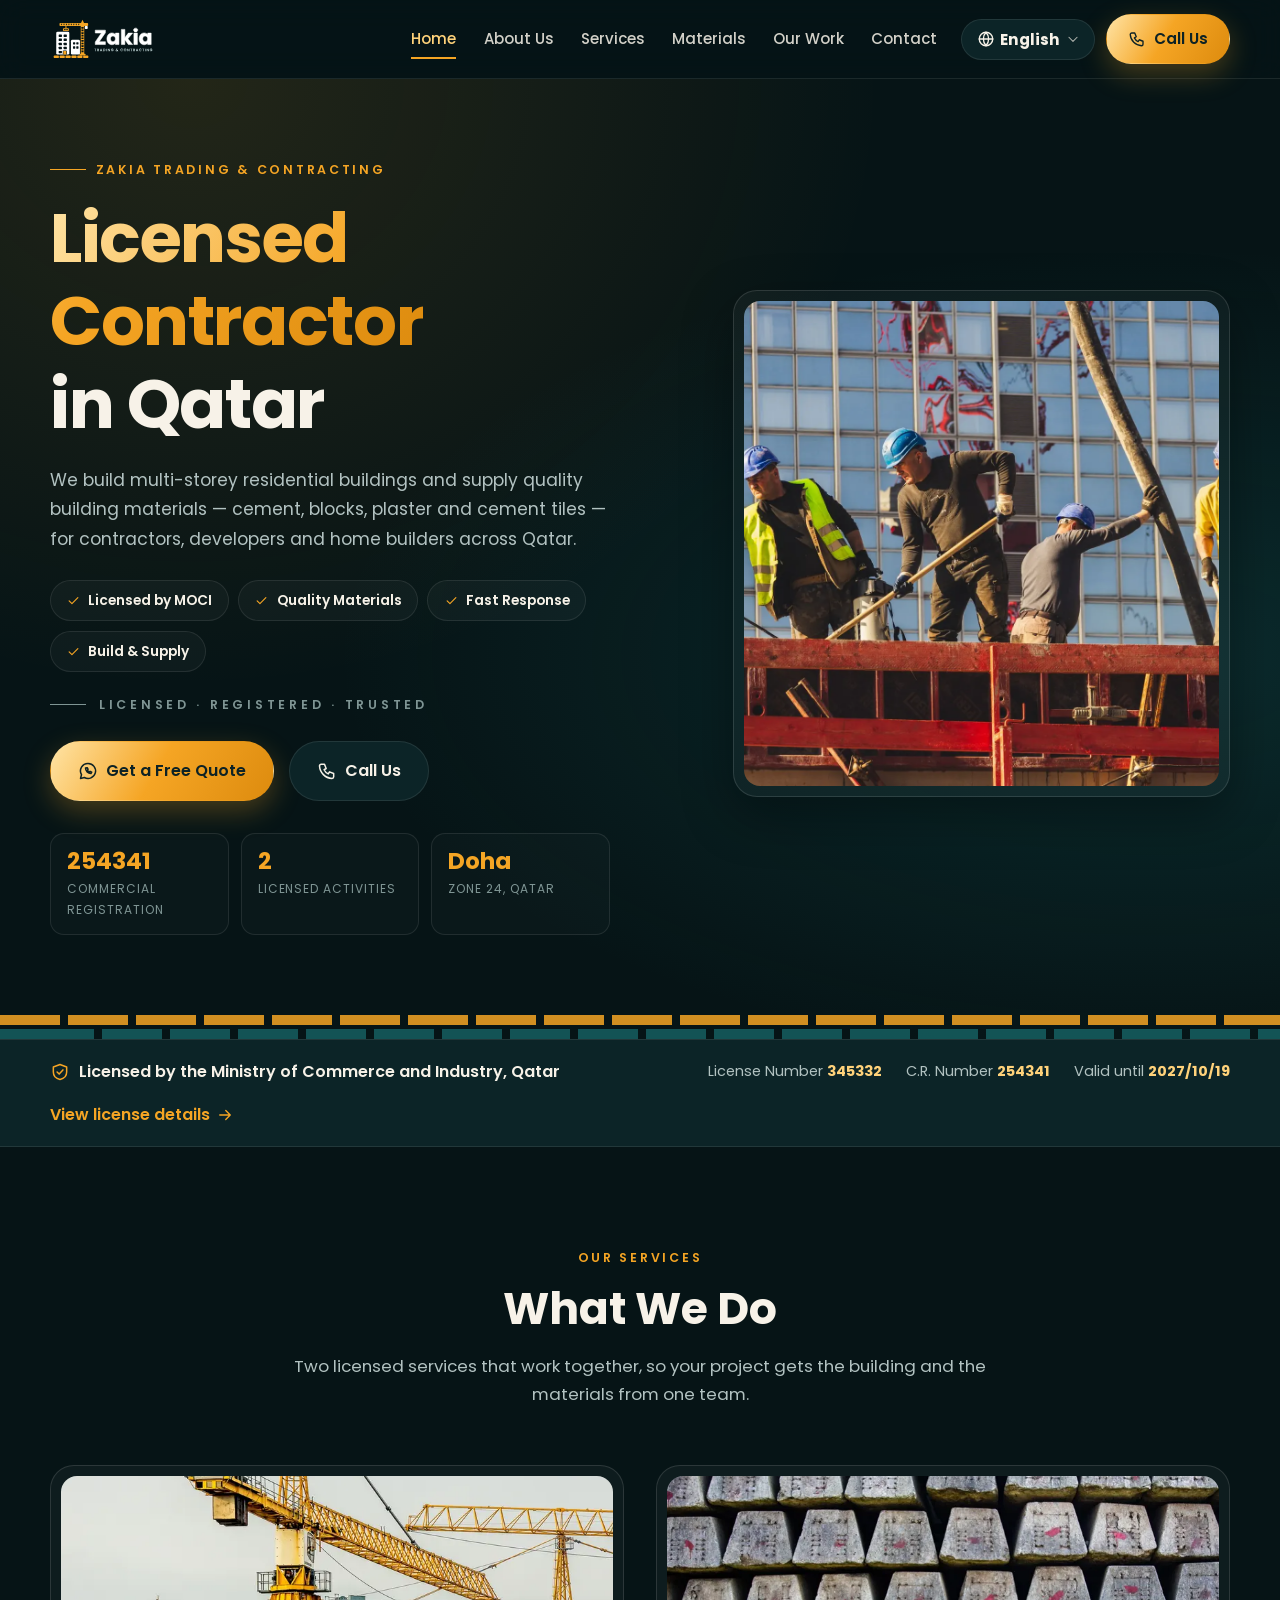
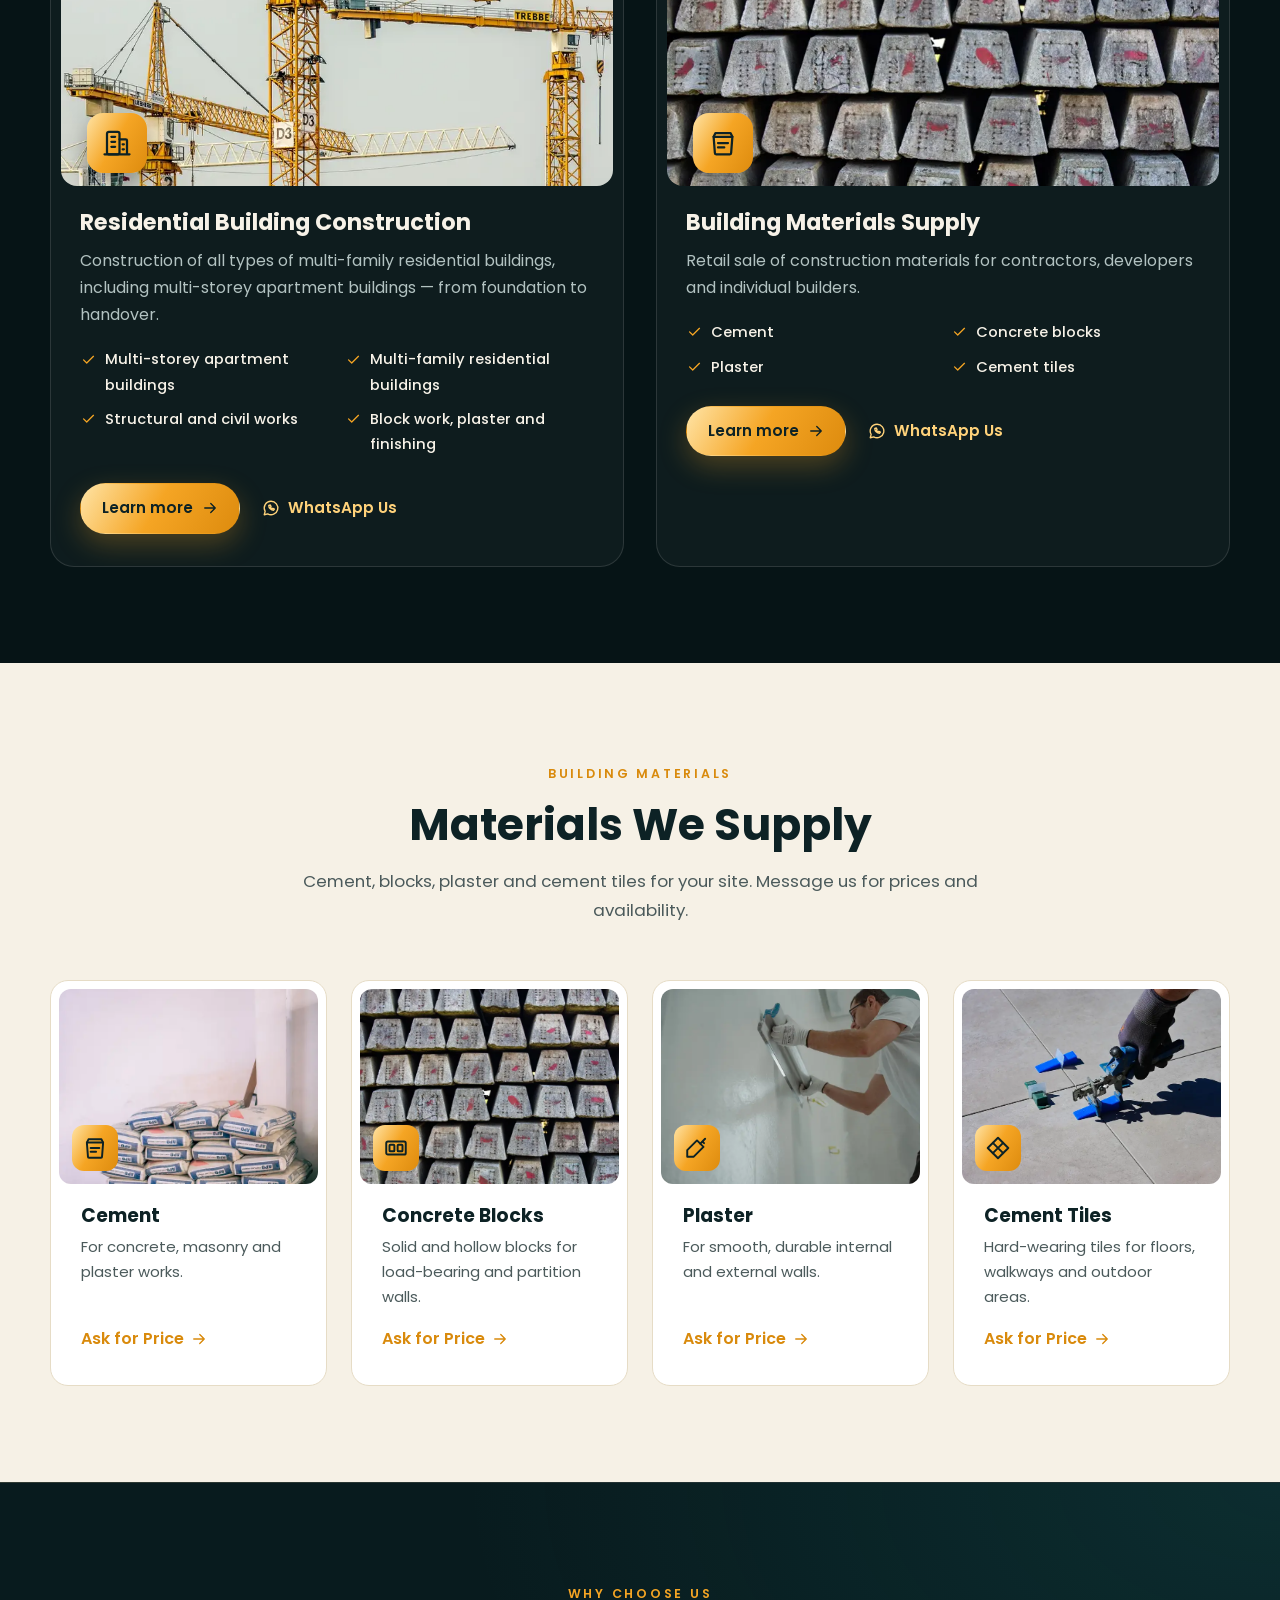
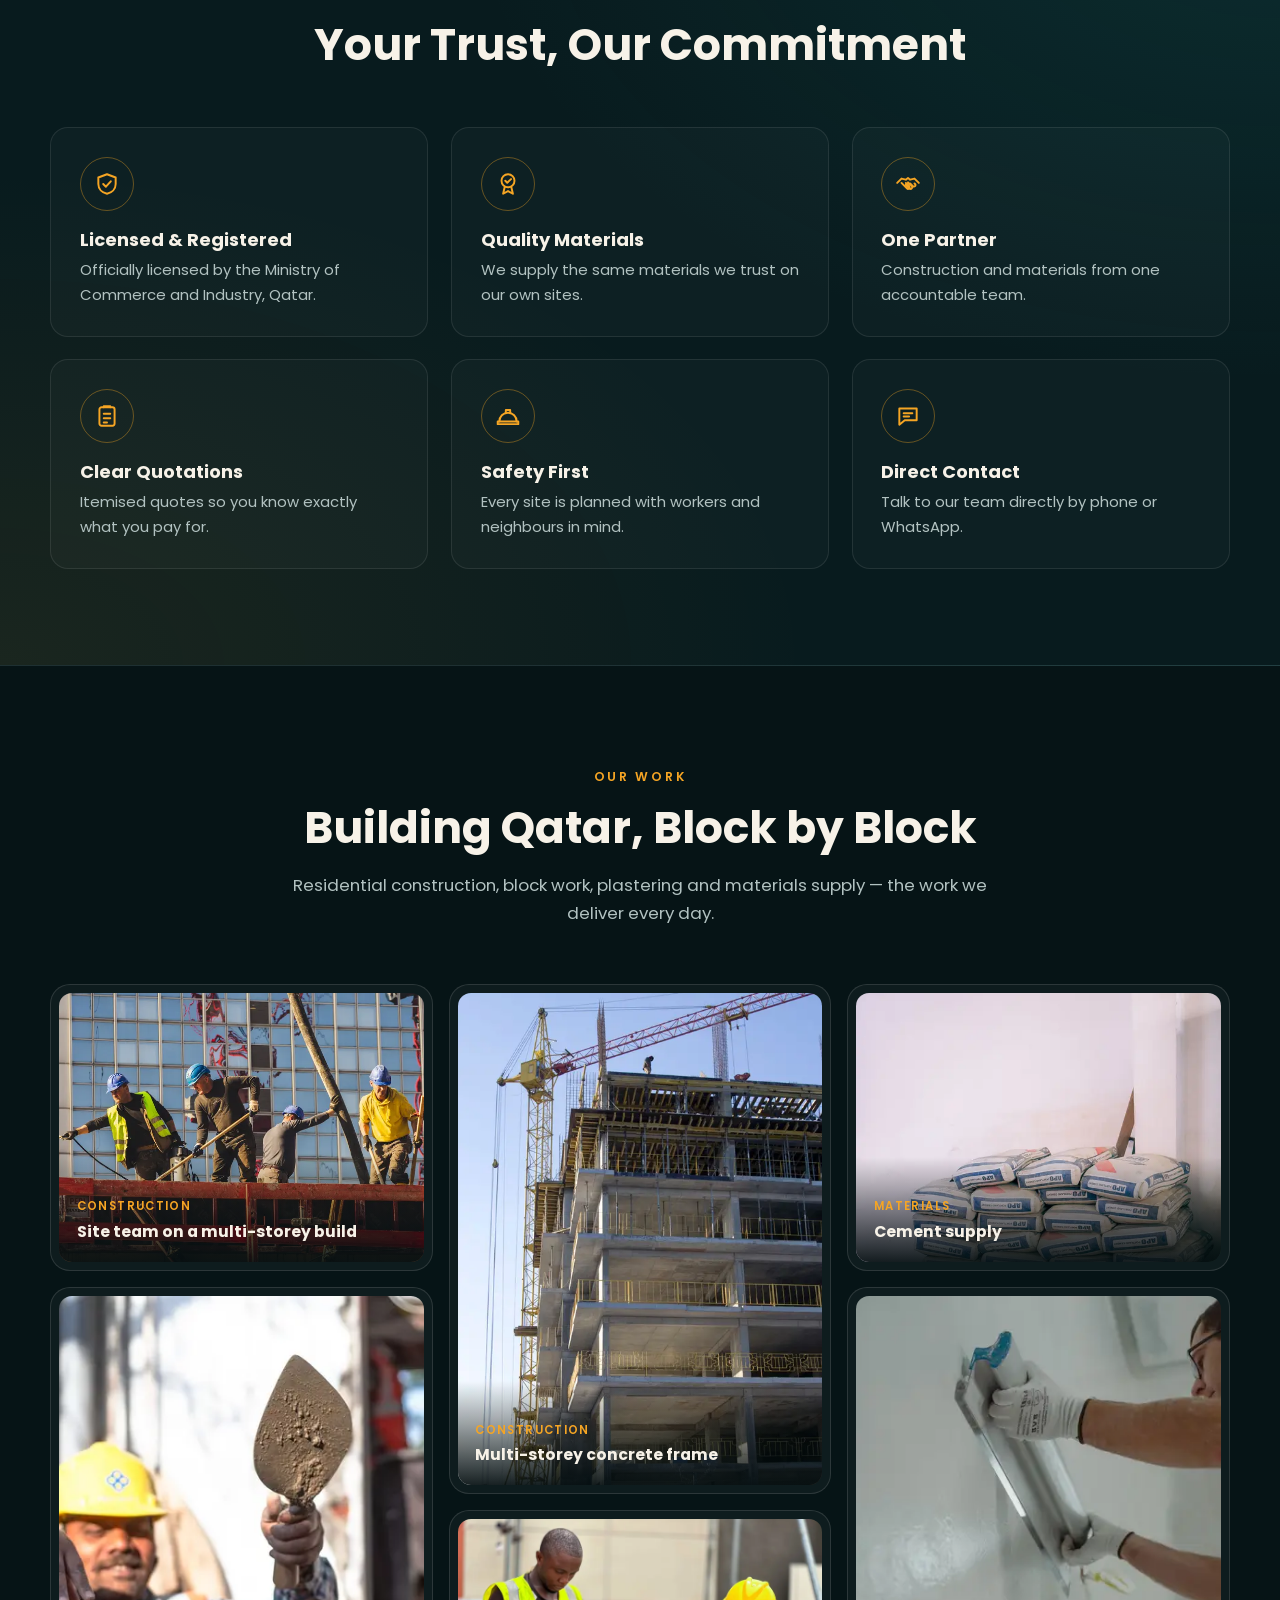
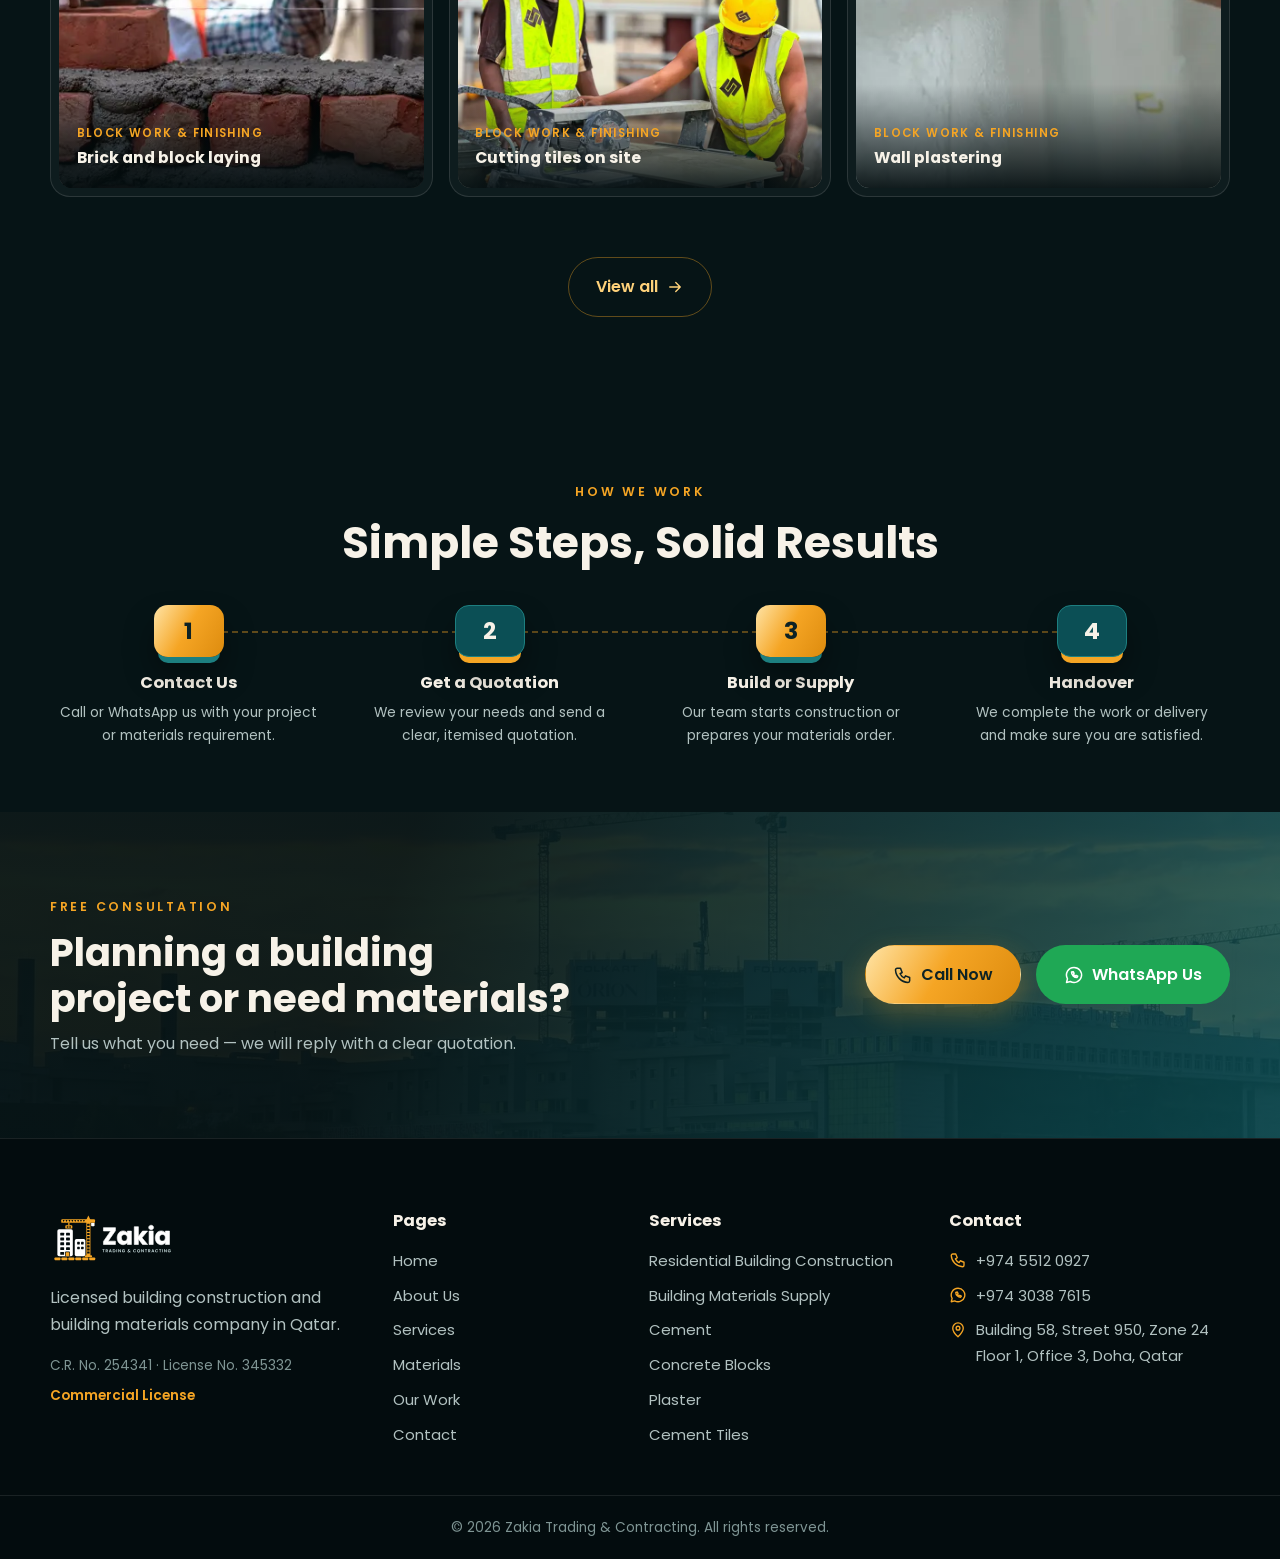
==== commit c3e6d4ae: "Professional work photos: tiling, plastering, bricklaying, site teams Co-Authored-By: Claude Opus 5." ====
--- a/index.html
+++ b/index.html
@@ -21,7 +21,7 @@
         "address": { "@type": "PostalAddress", "streetAddress": "Building 58, Street 950, Zone 24", "addressLocality": "Doha", "addressCountry": "QA" }
       }
     </script>
-    <script type="module" crossorigin src="./assets/main-BuBsLj0B.js"></script>
+    <script type="module" crossorigin src="./assets/main-BpsSDB38.js"></script>
     <link rel="stylesheet" crossorigin href="./assets/main-C1D3EGRt.css">
   </head>
   <body>
